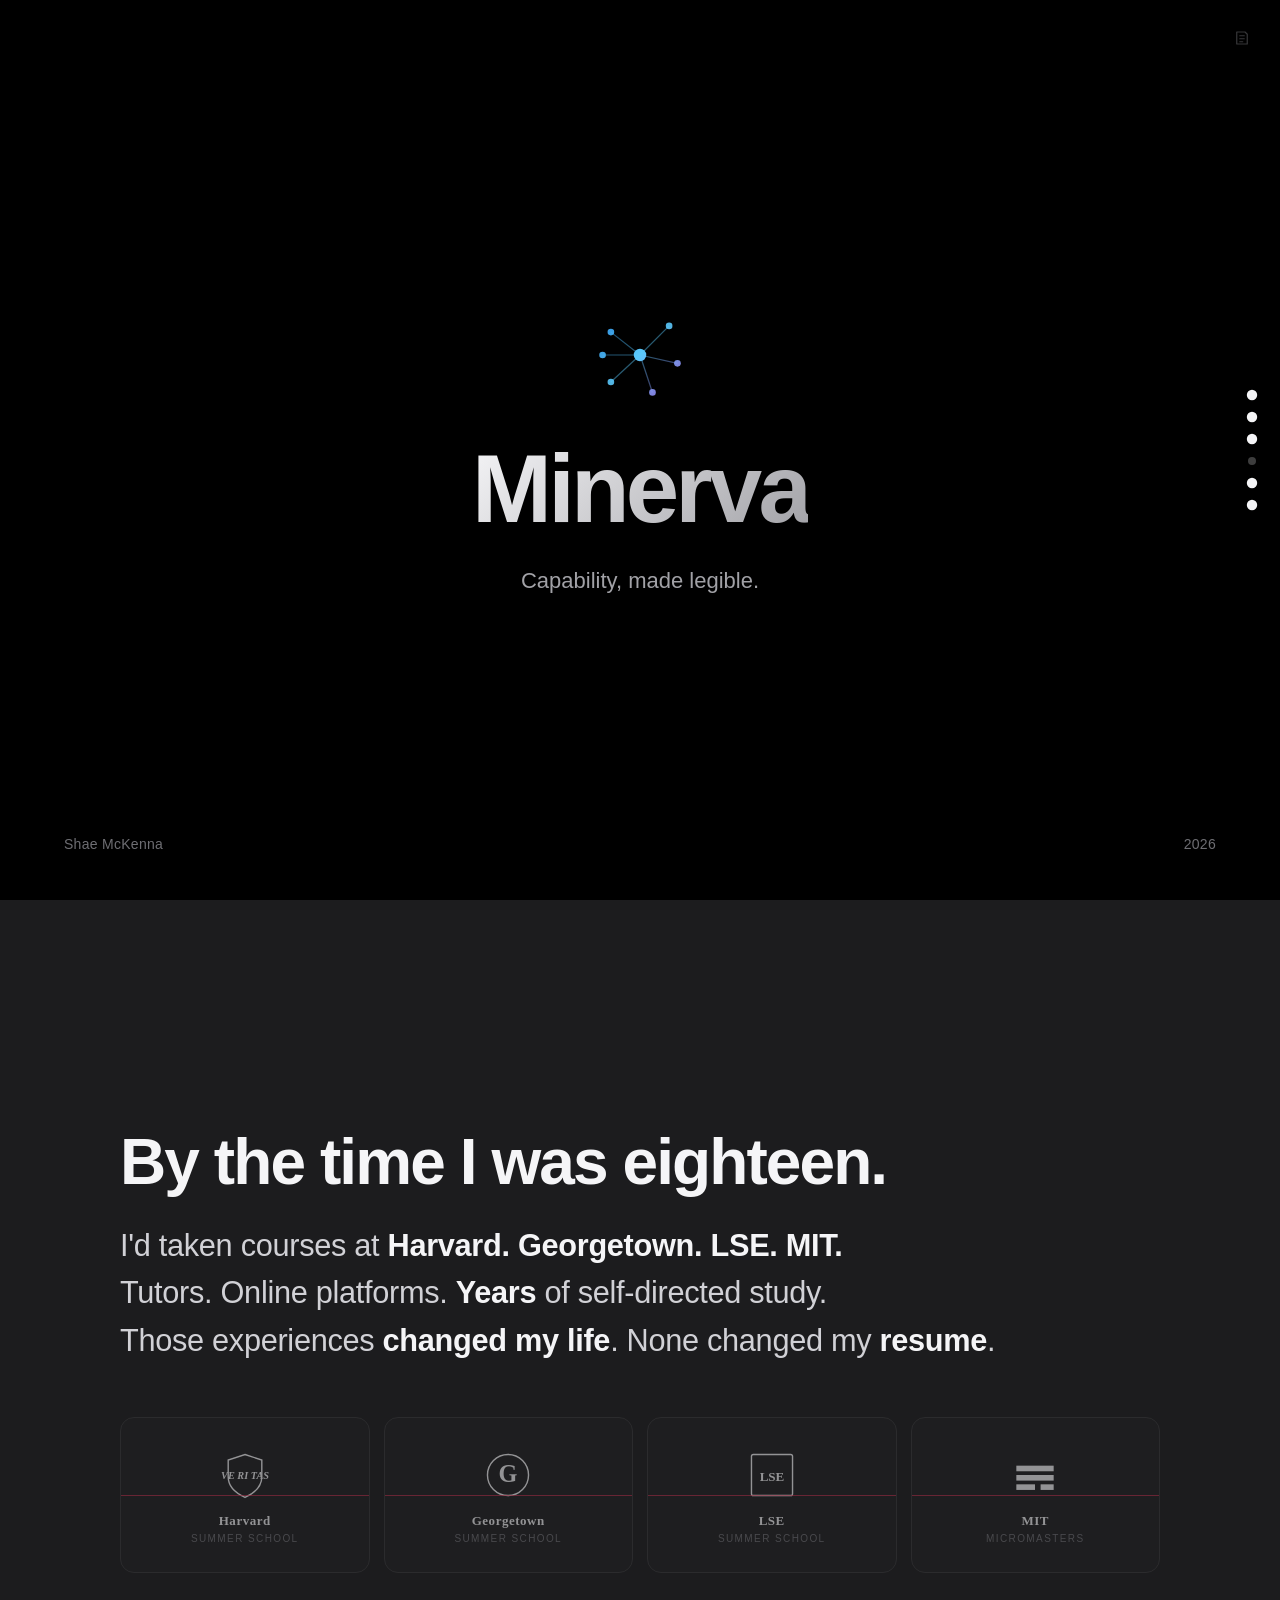
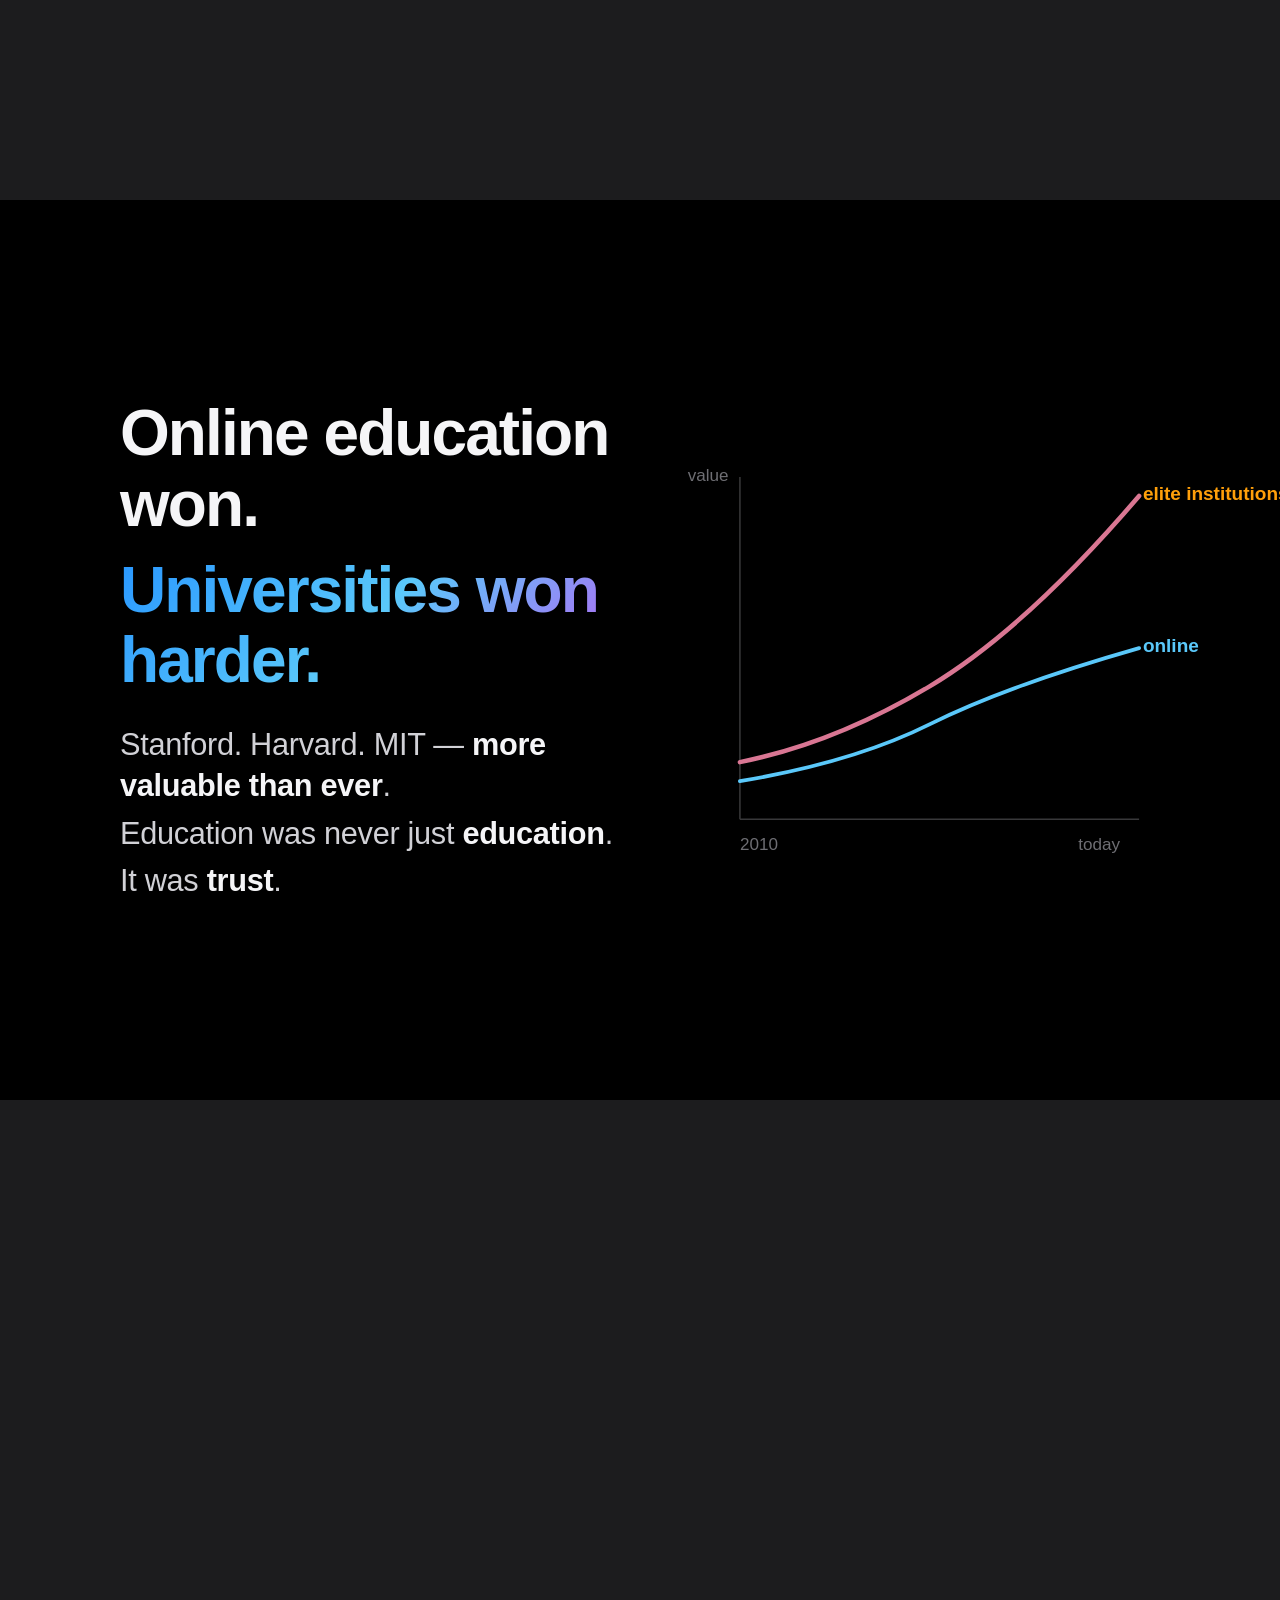
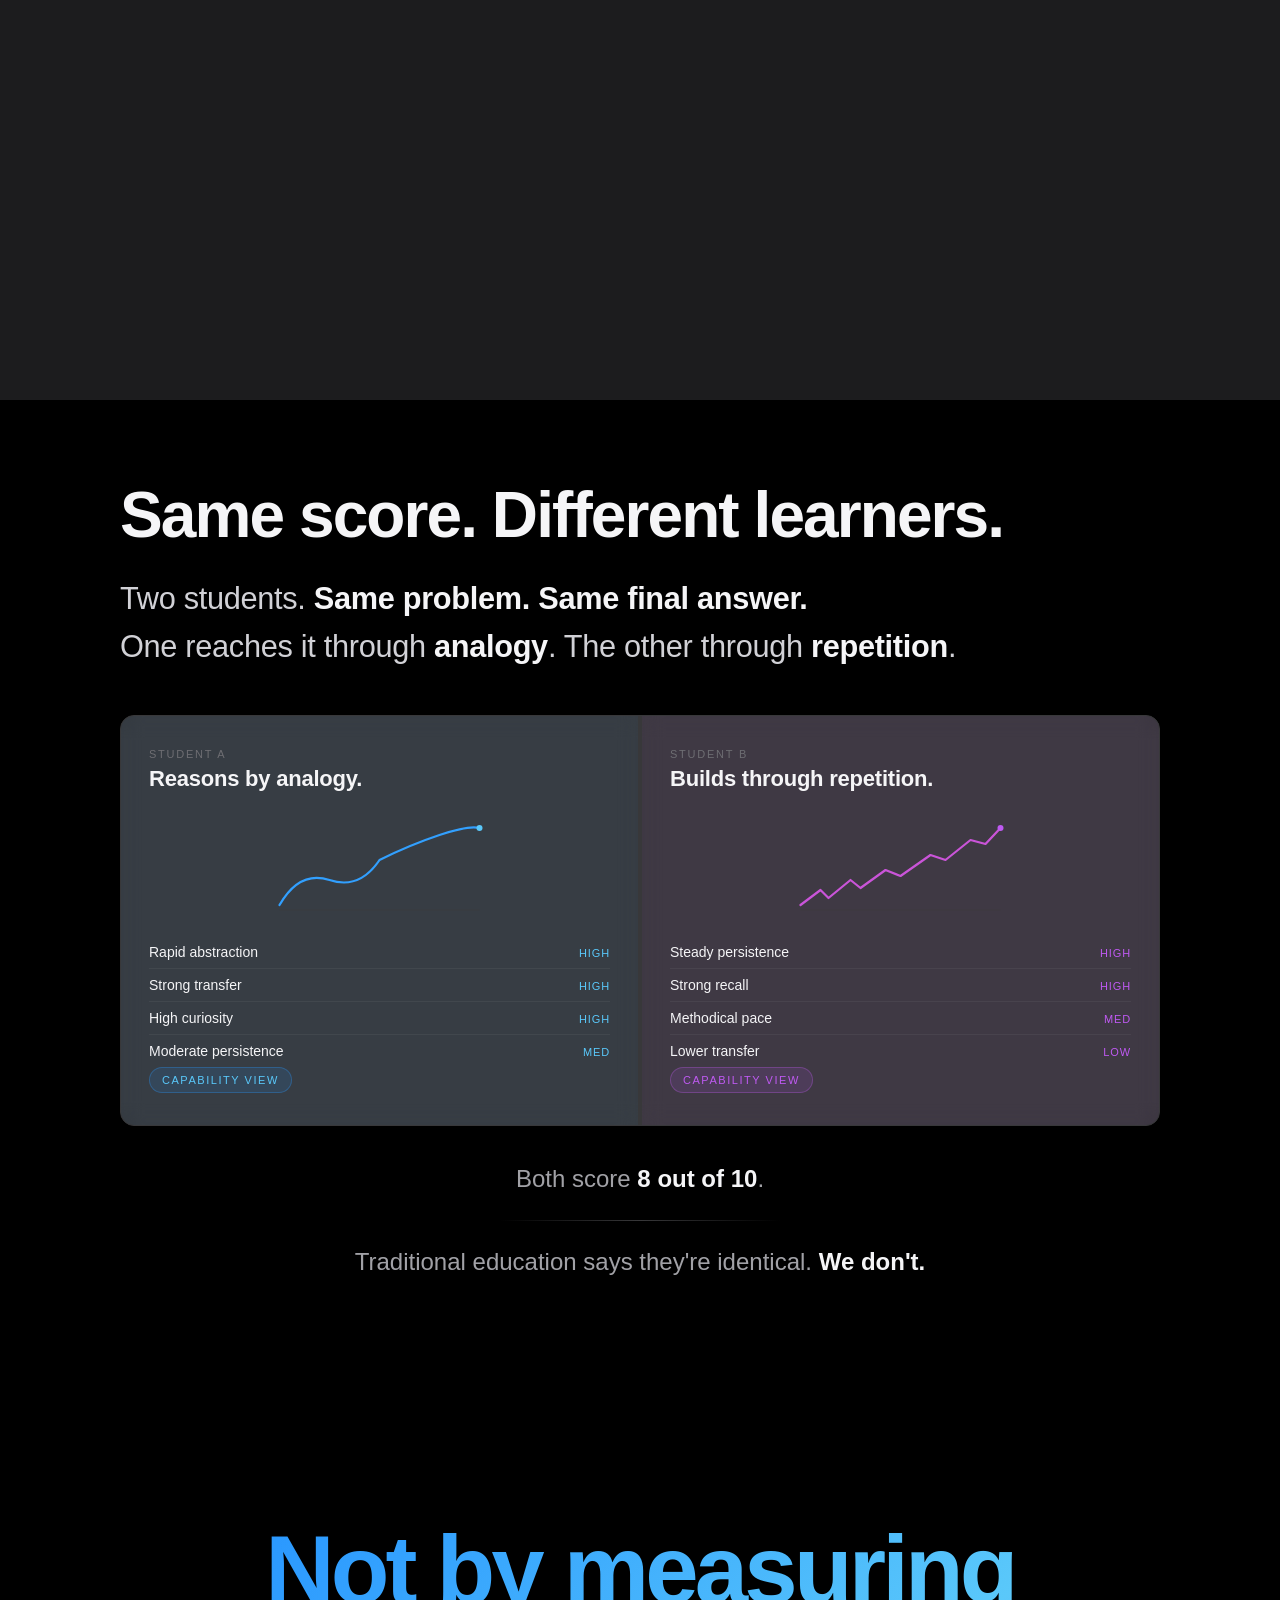
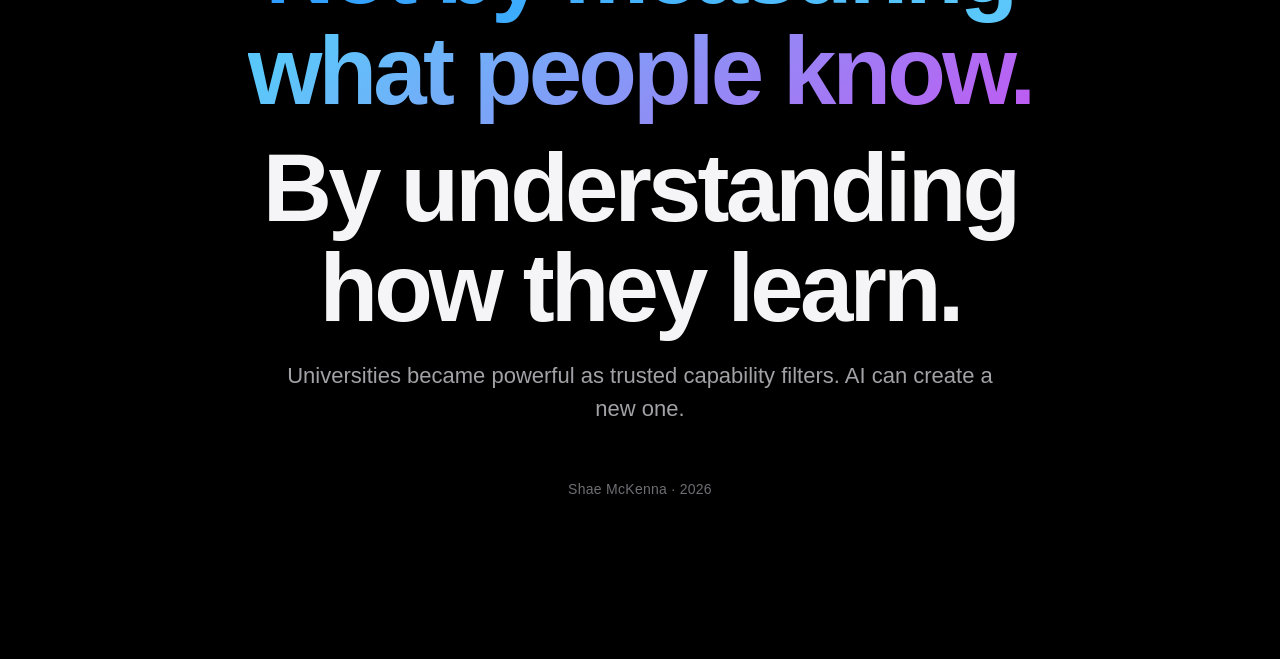
==== index.html @ 5fdbac21 "Add first presentation iteration" ====
<!DOCTYPE html>
<html lang="en" data-theme="dark">
<head>
<meta charset="UTF-8">
<meta name="viewport" content="width=device-width, initial-scale=1.0">
<title>Minerva — Capability, made legible</title>
<style>
  /* ─────────────────────────────────────────────────────────
     Tokens
     ───────────────────────────────────────────────────────── */
  :root {
    --black: #000000;
    --gray: #1c1c1e;
    --text: #d1d1d6;
    --text-strong: #f5f5f7;
    --text-mute: #6e6e73;
    --text-mute-2: #a1a1a6;
    --border: #38383a;
    --color-accent: #2997ff;
    --c-blue: #2997ff;
    --c-blue-2: #5ac8fa;
    --c-green: #30d158;
    --c-gold: #ff9f0a;
    --c-purple: #bf5af2;
    --c-pink: #ff375f;
    --radius-card: 14px;
  }

  /* ─────────────────────────────────────────────────────────
     Reset + base
     ───────────────────────────────────────────────────────── */
  * { box-sizing: border-box; margin: 0; padding: 0; }
  html {
    scroll-snap-type: y mandatory;
    scroll-behavior: smooth;
    background: var(--black);
  }
  body {
    font-family: -apple-system, BlinkMacSystemFont, "SF Pro Display", "SF Pro Text", "Helvetica Neue", Helvetica, Arial, sans-serif;
    color: var(--text);
    background: var(--black);
    -webkit-font-smoothing: antialiased;
    -moz-osx-font-smoothing: grayscale;
    overflow-x: hidden;
  }
  ::selection { background: rgba(41,151,255,0.3); color: var(--text-strong); }
  a { color: var(--c-blue); text-decoration: none; transition: color 0.2s ease; }
  a:hover { color: var(--c-blue-2); }

  /* ─────────────────────────────────────────────────────────
     Sections
     ───────────────────────────────────────────────────────── */
  .section {
    position: relative;
    min-height: 100vh;
    scroll-snap-align: start;
    display: flex;
    align-items: center;
    justify-content: center;
    padding: 80px 64px;
    overflow: hidden;
    z-index: 1;
  }
  .section--black { background: var(--black); }
  .section--gray  { background: var(--gray); }
  .section-content {
    width: 100%;
    max-width: 1040px;
    position: relative;
    z-index: 2;
  }

  /* ─────────────────────────────────────────────────────────
     Typography
     ───────────────────────────────────────────────────────── */
  .headline-hero {
    font-size: clamp(48px, 8vw, 96px);
    font-weight: 700;
    letter-spacing: -0.04em;
    line-height: 1.05;
    color: var(--text-strong);
  }
  .headline-large {
    font-size: clamp(40px, 5.2vw, 64px);
    font-weight: 600;
    letter-spacing: -0.03em;
    line-height: 1.1;
    color: var(--text-strong);
    margin-bottom: 24px;
  }
  .headline-flow { white-space: nowrap; max-width: 100%; }
  .subhead {
    font-size: clamp(18px, 1.8vw, 22px);
    font-weight: 400;
    line-height: 1.5;
    color: var(--text-mute-2);
    margin-top: 20px;
    max-width: 720px;
  }
  .gradient-text {
    background: linear-gradient(135deg, #f5f5f7 0%, #a1a1a6 100%);
    -webkit-background-clip: text;
    -webkit-text-fill-color: transparent;
    background-clip: text;
  }
  .gradient-accent {
    background: linear-gradient(135deg, #2997ff 0%, #5ac8fa 50%, #bf5af2 100%);
    -webkit-background-clip: text;
    -webkit-text-fill-color: transparent;
    background-clip: text;
  }

  .slide-lines {
    display: flex;
    flex-direction: column;
    gap: 6px;
    margin-top: 28px;
  }
  .slide-line {
    font-size: clamp(22px, 2.4vw, 32px);
    font-weight: 400;
    color: var(--text);
    line-height: 1.35;
    letter-spacing: -0.01em;
  }
  .em { color: var(--text-strong); font-weight: 700; }
  .accent {
    background: linear-gradient(135deg, #2997ff, #5ac8fa);
    -webkit-background-clip: text;
    -webkit-text-fill-color: transparent;
    background-clip: text;
    font-weight: 600;
  }

  /* ─────────────────────────────────────────────────────────
     Cover
     ───────────────────────────────────────────────────────── */
  .cover { text-align: center; }
  .cover .section-content { display: flex; flex-direction: column; align-items: center; }
  .cover-icon { width: 104px; height: 104px; margin-bottom: 32px; }
  .cover-icon svg { width: 100%; height: 100%; }
  .cover .subhead { text-align: center; margin: 24px auto 0; }
  .cover-meta {
    position: absolute;
    left: 64px; right: 64px; bottom: 48px;
    display: flex;
    justify-content: space-between;
    font-size: 14px;
    color: var(--text-mute);
    letter-spacing: 0.02em;
  }

  /* ─────────────────────────────────────────────────────────
     Personal contradiction — institution row
     ───────────────────────────────────────────────────────── */
  .institution-row {
    display: grid;
    grid-template-columns: repeat(4, 1fr);
    gap: 14px;
    margin-top: 56px;
  }
  .inst-tile {
    aspect-ratio: 1.6;
    padding: 24px 20px;
    border: 1px solid var(--border);
    border-radius: var(--radius-card);
    background: rgba(255,255,255,0.02);
    display: flex;
    flex-direction: column;
    align-items: center;
    justify-content: center;
    text-align: center;
    transition: border-color 0.4s ease, transform 0.4s ease, opacity 0.4s ease;
    position: relative;
    overflow: hidden;
  }
  .inst-tile:hover { border-color: rgba(245,245,247,0.3); transform: translateY(-3px); }
  .inst-logo {
    width: 56px;
    height: 56px;
    margin-bottom: 10px;
    display: flex;
    align-items: center;
    justify-content: center;
    color: var(--text-strong);
  }
  .inst-logo svg { width: 100%; height: 100%; }
  .inst-logo img { max-width: 100%; max-height: 100%; object-fit: contain; }
  .inst-name {
    font-size: 13px;
    font-weight: 600;
    color: var(--text-strong);
    letter-spacing: 0.04em;
    font-family: "Times New Roman", Georgia, serif;
  }
  .inst-detail {
    font-size: 10px;
    color: var(--text-mute);
    letter-spacing: 0.14em;
    text-transform: uppercase;
    margin-top: 4px;
    font-family: -apple-system, sans-serif;
  }
  /* Strikethrough sweep on the tiles after they appear */
  .inst-tile::after {
    content: "";
    position: absolute;
    left: -8%;
    right: -8%;
    top: 50%;
    height: 1px;
    background: var(--c-pink);
    transform: scaleX(0);
    transform-origin: left;
    transition: transform 1s ease 1.4s;
    opacity: 0.6;
  }
  .section.visible .inst-tile::after { transform: scaleX(1); }
  .section.visible .inst-tile { opacity: 0.55; }
  .section.visible .inst-tile:hover { opacity: 1; }

  /* ─────────────────────────────────────────────────────────
     Paradox — diverging lines visual
     ───────────────────────────────────────────────────────── */
  .paradox-layout {
    display: grid;
    grid-template-columns: 1fr 1fr;
    gap: 48px;
    align-items: center;
  }
  .paradox-text { z-index: 2; }
  .paradox-vis { width: 100%; aspect-ratio: 1.1; max-width: 460px; margin-left: auto; }
  .paradox-vis svg { width: 100%; height: 100%; overflow: visible; }
  .paradox-line { stroke-dasharray: 400; stroke-dashoffset: 400; }
  .section.visible .paradox-line { animation: drawLine 2.4s cubic-bezier(.16,1,.3,1) forwards 0.5s; }
  @keyframes drawLine { to { stroke-dashoffset: 0; } }
  .section.visible .paradox-line.delayed { animation-delay: 1s; }

  /* ─────────────────────────────────────────────────────────
     Killer line section — extra-large statement
     ───────────────────────────────────────────────────────── */
  .killer {
    text-align: left;
  }
  .killer-headline {
    font-size: clamp(38px, 5.4vw, 68px);
    font-weight: 600;
    letter-spacing: -0.03em;
    line-height: 1.08;
    color: var(--text-mute-2);
    margin-bottom: 12px;
  }
  .killer-punch {
    font-size: clamp(48px, 7.2vw, 88px);
    font-weight: 700;
    letter-spacing: -0.04em;
    line-height: 1.04;
    margin-bottom: 40px;
  }
  .signal-row {
    display: grid;
    grid-template-columns: repeat(4, 1fr);
    gap: 12px;
    margin-top: 32px;
    max-width: 880px;
  }
  .signal-chip {
    padding: 18px 16px;
    border: 1px solid var(--border);
    border-radius: var(--radius-card);
    text-align: center;
    background: rgba(255,255,255,0.02);
    transition: border-color 0.4s ease, transform 0.4s ease, background 0.4s ease;
  }
  .signal-chip:hover {
    border-color: rgba(41,151,255,0.5);
    transform: translateY(-3px);
    background: rgba(41,151,255,0.04);
  }
  .signal-chip-name {
    font-size: 17px;
    font-weight: 600;
    color: var(--text-strong);
    letter-spacing: -0.01em;
    margin-bottom: 4px;
  }
  .signal-chip-desc {
    font-size: 11px;
    color: var(--text-mute);
    letter-spacing: 0.08em;
    text-transform: uppercase;
  }

  /* ─────────────────────────────────────────────────────────
     Diptych — Same Score / Different Learners
     ───────────────────────────────────────────────────────── */
  .diptych {
    display: grid;
    grid-template-columns: 1fr 1fr;
    gap: 4px;
    margin-top: 48px;
    border: 1px solid var(--border);
    border-radius: var(--radius-card);
    overflow: hidden;
    background: var(--border);
  }
  .diptych-pane {
    padding: 32px 28px;
    background: rgba(0,0,0,0.4);
    backdrop-filter: blur(10px);
    display: flex;
    flex-direction: column;
  }
  .diptych-pane.left { background: rgba(41,151,255,0.05); }
  .diptych-pane.right { background: rgba(191,90,242,0.05); }
  .diptych-label {
    font-size: 11px;
    color: var(--text-mute);
    letter-spacing: 0.16em;
    text-transform: uppercase;
    margin-bottom: 6px;
  }
  .diptych-name {
    font-size: 22px;
    font-weight: 600;
    color: var(--text-strong);
    letter-spacing: -0.01em;
    margin-bottom: 18px;
  }
  .diptych-trajectory {
    width: 100%;
    height: 110px;
    margin-bottom: 16px;
  }
  .diptych-trajectory svg { width: 100%; height: 100%; overflow: visible; }
  .traj-path { stroke-dasharray: 300; stroke-dashoffset: 300; }
  .section.visible .traj-path { animation: drawLine 2.5s cubic-bezier(.16,1,.3,1) forwards 0.6s; }
  .section.visible .right .traj-path { animation-delay: 1.1s; }

  .diptych-score {
    display: flex;
    align-items: baseline;
    gap: 8px;
    margin-bottom: 18px;
  }
  .diptych-score-num {
    font-size: 44px;
    font-weight: 700;
    color: var(--text-strong);
    letter-spacing: -0.03em;
    line-height: 1;
  }
  .diptych-score-of { font-size: 16px; color: var(--text-mute-2); }

  .diptych-traits { list-style: none; padding: 0; margin: 0; }
  .diptych-traits li {
    font-size: 14px;
    color: var(--text);
    padding: 8px 0;
    border-bottom: 1px solid rgba(255,255,255,0.05);
    display: flex;
    justify-content: space-between;
    align-items: baseline;
    gap: 12px;
  }
  .diptych-traits li:last-child { border-bottom: none; }
  .trait-name { color: var(--text-strong); font-weight: 500; }
  .trait-strength {
    font-size: 11px;
    color: var(--c-blue-2);
    letter-spacing: 0.08em;
    text-transform: uppercase;
  }
  .right .trait-strength { color: var(--c-purple); }

  .diptych-tag {
    display: inline-block;
    margin-top: auto;
    padding: 6px 12px;
    font-size: 11px;
    letter-spacing: 0.14em;
    text-transform: uppercase;
    border-radius: 999px;
    align-self: flex-start;
  }
  .left .diptych-tag {
    background: rgba(41,151,255,0.12);
    color: var(--c-blue-2);
    border: 1px solid rgba(41,151,255,0.3);
  }
  .right .diptych-tag {
    background: rgba(191,90,242,0.12);
    color: var(--c-purple);
    border: 1px solid rgba(191,90,242,0.3);
  }

  .verdict {
    margin-top: 36px;
    text-align: center;
    font-size: clamp(18px, 2vw, 24px);
    color: var(--text-mute-2);
    line-height: 1.4;
  }
  .verdict .em { color: var(--text-strong); }
  .verdict-sep { display: block; height: 1px; background: linear-gradient(90deg, transparent, var(--border), transparent); margin: 24px auto 24px; max-width: 280px; }

  /* ─────────────────────────────────────────────────────────
     Closing
     ───────────────────────────────────────────────────────── */
  .closing { text-align: center; }
  .closing .section-content { display: flex; flex-direction: column; align-items: center; }
  .closing-meta {
    margin-top: 56px;
    font-size: 14px;
    color: var(--text-mute);
    letter-spacing: 0.02em;
  }

  /* ─────────────────────────────────────────────────────────
     Stagger reveal
     ───────────────────────────────────────────────────────── */
  .stagger > * {
    opacity: 0;
    transform: translateY(20px);
    transition: opacity 0.8s ease, transform 0.8s ease;
  }
  .section.visible .stagger > * {
    opacity: 1;
    transform: translateY(0);
  }
  .section.visible .stagger > *:nth-child(1) { transition-delay: 0.1s; }
  .section.visible .stagger > *:nth-child(2) { transition-delay: 0.25s; }
  .section.visible .stagger > *:nth-child(3) { transition-delay: 0.4s; }
  .section.visible .stagger > *:nth-child(4) { transition-delay: 0.55s; }
  .section.visible .stagger > *:nth-child(5) { transition-delay: 0.7s; }
  .section.visible .stagger > *:nth-child(6) { transition-delay: 0.85s; }

  .institution-row .inst-tile {
    opacity: 0;
    transform: translateY(20px);
    transition: opacity 0.7s ease, transform 0.7s ease, border-color 0.4s ease;
  }
  .section.visible .institution-row .inst-tile:nth-child(1) { opacity: 0.55; transform: translateY(0); transition-delay: 0.5s; }
  .section.visible .institution-row .inst-tile:nth-child(2) { opacity: 0.55; transform: translateY(0); transition-delay: 0.65s; }
  .section.visible .institution-row .inst-tile:nth-child(3) { opacity: 0.55; transform: translateY(0); transition-delay: 0.8s; }
  .section.visible .institution-row .inst-tile:nth-child(4) { opacity: 0.55; transform: translateY(0); transition-delay: 0.95s; }

  .signal-row .signal-chip {
    opacity: 0;
    transform: translateY(20px);
    transition: opacity 0.7s ease, transform 0.7s ease, border-color 0.4s ease, background 0.4s ease;
  }
  .section.visible .signal-row .signal-chip:nth-child(1) { opacity: 1; transform: translateY(0); transition-delay: 0.7s; }
  .section.visible .signal-row .signal-chip:nth-child(2) { opacity: 1; transform: translateY(0); transition-delay: 0.85s; }
  .section.visible .signal-row .signal-chip:nth-child(3) { opacity: 1; transform: translateY(0); transition-delay: 1.0s; }
  .section.visible .signal-row .signal-chip:nth-child(4) { opacity: 1; transform: translateY(0); transition-delay: 1.15s; }

  /* ─────────────────────────────────────────────────────────
     Ambient orbs
     ───────────────────────────────────────────────────────── */
  .ambient {
    position: fixed;
    inset: 0;
    z-index: 0;
    pointer-events: none;
    overflow: hidden;
  }
  .ambient-orb {
    position: absolute;
    border-radius: 50%;
    filter: blur(140px);
    opacity: 0.05;
    will-change: transform;
  }
  .ambient-orb--blue   { width: 540px; height: 540px; top: -140px; left: -140px;  background: var(--c-blue);   animation: drift1 22s ease-in-out infinite alternate; }
  .ambient-orb--purple { width: 480px; height: 480px; bottom: -180px; right: -120px; background: var(--c-purple); animation: drift2 26s ease-in-out infinite alternate; }
  .ambient-orb--gold   { width: 380px; height: 380px; top: 40%; left: 55%;        background: var(--c-gold);   animation: drift3 18s ease-in-out infinite alternate; }
  @keyframes drift1 { to { transform: translate(180px, 220px); } }
  @keyframes drift2 { to { transform: translate(-200px, -160px); } }
  @keyframes drift3 { to { transform: translate(-120px, 100px); } }

  /* ─────────────────────────────────────────────────────────
     Nav dots
     ───────────────────────────────────────────────────────── */
  .nav {
    position: fixed;
    right: 24px;
    top: 50%;
    transform: translateY(-50%);
    z-index: 100;
    display: flex;
    flex-direction: column;
    gap: 14px;
  }
  .nav-dot {
    width: 8px; height: 8px;
    border-radius: 50%;
    background: var(--text-strong);
    opacity: 0.25;
    cursor: pointer;
    transition: all 0.3s ease;
    position: relative;
    border: none;
    padding: 0;
  }
  .nav-dot:hover { opacity: 0.7; }
  .nav-dot.active { opacity: 1; transform: scale(1.3); }
  .nav-dot-label {
    position: absolute;
    right: 22px;
    top: 50%;
    transform: translateY(-50%);
    font-size: 12px;
    color: var(--text-mute-2);
    background: rgba(28,28,30,0.9);
    backdrop-filter: blur(10px);
    padding: 4px 10px;
    border-radius: 6px;
    border: 1px solid var(--border);
    white-space: nowrap;
    opacity: 0;
    pointer-events: none;
    transition: opacity 0.2s ease;
  }
  .nav-dot:hover .nav-dot-label { opacity: 1; }

  /* ─────────────────────────────────────────────────────────
     Speaker notes
     ───────────────────────────────────────────────────────── */
  .notes-btn {
    position: fixed;
    top: 20px; right: 20px;
    width: 36px; height: 36px;
    border-radius: 50%;
    border: none;
    background: transparent;
    color: var(--text-mute);
    cursor: pointer;
    z-index: 200;
    opacity: 0.5;
    transition: opacity 0.2s ease, color 0.2s ease;
    display: flex;
    align-items: center;
    justify-content: center;
  }
  .notes-btn:hover { opacity: 1; color: var(--text-mute-2); }
  .notes-btn.active { opacity: 1; color: var(--color-accent); }
  .notes-btn svg { width: 18px; height: 18px; }
  .notes-overlay {
    position: fixed;
    top: 64px; right: 20px;
    width: 380px;
    max-height: 70vh;
    overflow-y: auto;
    background: rgba(28,28,30,0.95);
    backdrop-filter: blur(20px);
    -webkit-backdrop-filter: blur(20px);
    border: 1px solid var(--border);
    border-radius: var(--radius-card);
    padding: 24px;
    z-index: 199;
    display: none;
    box-shadow: 0 12px 40px rgba(0,0,0,0.4);
  }
  .notes-overlay.open { display: block; }
  .notes-title {
    font-size: 12px;
    color: var(--text-mute);
    letter-spacing: 0.12em;
    text-transform: uppercase;
    margin-bottom: 12px;
  }
  .notes-section-title {
    font-size: 18px;
    font-weight: 600;
    color: var(--text-strong);
    margin-bottom: 14px;
    letter-spacing: -0.01em;
  }
  .notes-overlay p {
    font-size: 14px;
    color: var(--text-mute-2);
    line-height: 1.55;
    margin-bottom: 12px;
  }
  .notes-overlay p:last-child { margin-bottom: 0; }
  .notes-overlay p .em-note { color: var(--text-strong); font-weight: 500; }
  .notes-overlay .timing {
    display: inline-block;
    font-size: 11px;
    color: var(--c-gold);
    letter-spacing: 0.16em;
    text-transform: uppercase;
    margin-bottom: 6px;
    font-weight: 600;
  }

  /* ─────────────────────────────────────────────────────────
     Responsive
     ───────────────────────────────────────────────────────── */
  @media (max-width: 900px) {
    .section { padding: 64px 28px; }
    .cover-meta { left: 28px; right: 28px; bottom: 28px; flex-direction: column; gap: 6px; }
    .institution-row, .signal-row { grid-template-columns: repeat(2, 1fr); }
    .paradox-layout, .diptych { grid-template-columns: 1fr; }
    .nav { right: 12px; gap: 10px; }
    .notes-overlay { width: calc(100vw - 40px); right: 20px; }
    .headline-flow { white-space: normal; }
  }
</style>
</head>
<body>

<!-- Ambient background -->
<div class="ambient" aria-hidden="true">
  <div class="ambient-orb ambient-orb--blue"></div>
  <div class="ambient-orb ambient-orb--purple"></div>
  <div class="ambient-orb ambient-orb--gold"></div>
</div>

<!-- Notes button -->
<button class="notes-btn" id="notesBtn" aria-label="Toggle speaker notes">
  <svg viewBox="0 0 24 24" fill="none" stroke="currentColor" stroke-width="1.6" stroke-linecap="round" stroke-linejoin="round">
    <path d="M5 4h11l3 3v13H5z"/>
    <path d="M9 9h6M9 13h6M9 17h4"/>
  </svg>
</button>

<!-- Notes overlay -->
<div class="notes-overlay" id="notesOverlay">
  <div class="notes-title">Speaker Notes</div>
  <div id="notesBody"></div>
</div>

<!-- Nav dots -->
<nav class="nav" id="nav" aria-label="Section navigation"></nav>

<!-- ═══════════════════════════════════════════════════════════
     1. COVER
     ═══════════════════════════════════════════════════════════ -->
<section class="section section--black cover" data-section data-label="Cover">
  <div class="section-content stagger">
    <div class="cover-icon">
      <svg viewBox="0 0 100 100" aria-hidden="true">
        <defs>
          <linearGradient id="iconGrad" x1="0" y1="0" x2="100" y2="100" gradientUnits="userSpaceOnUse">
            <stop offset="0" stop-color="#2997ff"/>
            <stop offset="0.5" stop-color="#5ac8fa"/>
            <stop offset="1" stop-color="#bf5af2"/>
          </linearGradient>
        </defs>
        <line x1="50" y1="50" x2="22" y2="28" stroke="url(#iconGrad)" stroke-width="1.2" opacity="0.45"/>
        <line x1="50" y1="50" x2="78" y2="22" stroke="url(#iconGrad)" stroke-width="1.2" opacity="0.45"/>
        <line x1="50" y1="50" x2="86" y2="58" stroke="url(#iconGrad)" stroke-width="1.2" opacity="0.45"/>
        <line x1="50" y1="50" x2="62" y2="86" stroke="url(#iconGrad)" stroke-width="1.2" opacity="0.45"/>
        <line x1="50" y1="50" x2="22" y2="76" stroke="url(#iconGrad)" stroke-width="1.2" opacity="0.45"/>
        <line x1="50" y1="50" x2="14" y2="50" stroke="url(#iconGrad)" stroke-width="1.2" opacity="0.45"/>
        <circle cx="50" cy="50" r="6" fill="url(#iconGrad)"/>
        <circle cx="22" cy="28" r="3.2" fill="url(#iconGrad)" opacity="0.9"/>
        <circle cx="78" cy="22" r="3.2" fill="url(#iconGrad)" opacity="0.9"/>
        <circle cx="86" cy="58" r="3.2" fill="url(#iconGrad)" opacity="0.9"/>
        <circle cx="62" cy="86" r="3.2" fill="url(#iconGrad)" opacity="0.9"/>
        <circle cx="22" cy="76" r="3.2" fill="url(#iconGrad)" opacity="0.9"/>
        <circle cx="14" cy="50" r="3.2" fill="url(#iconGrad)" opacity="0.9"/>
      </svg>
    </div>
    <h1 class="headline-hero gradient-text">Minerva</h1>
    <p class="subhead">Capability, made legible.</p>
  </div>
  <div class="cover-meta">
    <span>Shae McKenna</span>
    <span>2026</span>
  </div>
</section>

<!-- ═══════════════════════════════════════════════════════════
     2. PERSONAL CONTRADICTION  (0:00 – 0:30)
     ═══════════════════════════════════════════════════════════ -->
<section class="section section--gray" data-section data-label="A Contradiction" data-notes="contradiction">
  <div class="section-content stagger">
    <h2 class="headline-large">By the time I was eighteen.</h2>
    <div class="slide-lines">
      <p class="slide-line">I'd taken courses at <span class="em">Harvard. Georgetown. LSE. MIT.</span></p>
      <p class="slide-line">Tutors. Online platforms. <span class="em">Years</span> of self-directed study.</p>
      <p class="slide-line">Those experiences <span class="em">changed my life</span>. None changed my <span class="em">resume</span>.</p>
    </div>

    <!--
      INSTITUTION ROW
      ============================================================
      To swap in a real logo: replace the <svg> inside .inst-logo
      with <img src="logos/harvard.svg" alt="Harvard">.
      Tiles fade to 55% opacity and a hairline strikethrough sweeps
      across them on reveal — visual echo of "none of it counted".
    -->
    <div class="institution-row">
      <div class="inst-tile">
        <div class="inst-logo">
          <!-- Harvard: shield silhouette as placeholder -->
          <svg viewBox="0 0 60 60" fill="none" stroke="currentColor" stroke-width="1.5">
            <path d="M30 8 L48 14 L48 32 Q48 46 30 54 Q12 46 12 32 L12 14 Z"/>
            <text x="30" y="34" text-anchor="middle" fill="currentColor" stroke="none" font-family="Times New Roman, serif" font-size="11" font-style="italic" font-weight="700">VE RI TAS</text>
          </svg>
        </div>
        <div class="inst-name">Harvard</div>
        <div class="inst-detail">Summer School</div>
      </div>
      <div class="inst-tile">
        <div class="inst-logo">
          <!-- Georgetown: G monogram placeholder -->
          <svg viewBox="0 0 60 60" fill="none" stroke="currentColor" stroke-width="1.5">
            <circle cx="30" cy="30" r="22"/>
            <text x="30" y="38" text-anchor="middle" fill="currentColor" stroke="none" font-family="Times New Roman, serif" font-size="26" font-weight="700">G</text>
          </svg>
        </div>
        <div class="inst-name">Georgetown</div>
        <div class="inst-detail">Summer School</div>
      </div>
      <div class="inst-tile">
        <div class="inst-logo">
          <!-- LSE: stacked letterform placeholder -->
          <svg viewBox="0 0 60 60" fill="none" stroke="currentColor" stroke-width="1.5">
            <rect x="8" y="8" width="44" height="44" rx="2"/>
            <text x="30" y="36" text-anchor="middle" fill="currentColor" stroke="none" font-family="Times New Roman, serif" font-size="14" font-weight="700">LSE</text>
          </svg>
        </div>
        <div class="inst-name">LSE</div>
        <div class="inst-detail">Summer School</div>
      </div>
      <div class="inst-tile">
        <div class="inst-logo">
          <!-- MIT: bar mark placeholder -->
          <svg viewBox="0 0 60 60" fill="none">
            <rect x="10" y="20" width="40" height="6" fill="currentColor"/>
            <rect x="10" y="30" width="40" height="6" fill="currentColor"/>
            <rect x="10" y="40" width="20" height="6" fill="currentColor"/>
            <rect x="36" y="40" width="14" height="6" fill="currentColor"/>
          </svg>
        </div>
        <div class="inst-name">MIT</div>
        <div class="inst-detail">MicroMasters</div>
      </div>
    </div>
  </div>
</section>

<!-- ═══════════════════════════════════════════════════════════
     3. THE PARADOX  (0:30 – 1:00)
     ═══════════════════════════════════════════════════════════ -->
<section class="section section--black" data-section data-label="The Paradox" data-notes="paradox">
  <div class="section-content">
    <div class="paradox-layout">
      <div class="paradox-text stagger">
        <h2 class="headline-large">Online education won.</h2>
        <h2 class="headline-large gradient-accent" style="margin-top:-8px;">Universities won harder.</h2>
        <div class="slide-lines">
          <p class="slide-line">Stanford. Harvard. MIT — <span class="em">more valuable than ever</span>.</p>
          <p class="slide-line">Education was never just <span class="em">education</span>.</p>
          <p class="slide-line">It was <span class="em">trust</span>.</p>
        </div>
      </div>
      <div class="paradox-vis">
        <svg viewBox="0 0 240 220" fill="none" aria-hidden="true">
          <!-- axes -->
          <line x1="20" y1="200" x2="230" y2="200" stroke="#38383a" stroke-width="0.8"/>
          <line x1="20" y1="20" x2="20" y2="200" stroke="#38383a" stroke-width="0.8"/>
          <text x="20" y="216" fill="#6e6e73" font-size="9" font-family="-apple-system, sans-serif">2010</text>
          <text x="220" y="216" fill="#6e6e73" font-size="9" font-family="-apple-system, sans-serif" text-anchor="end">today</text>
          <text x="14" y="22" fill="#6e6e73" font-size="9" font-family="-apple-system, sans-serif" text-anchor="end">value</text>

          <!-- Online learning curve -->
          <path class="paradox-line" d="M 20 180 Q 80 170, 120 150 T 230 110"
                stroke="#5ac8fa" stroke-width="2" fill="none" stroke-linecap="round"/>
          <text x="232" y="112" fill="#5ac8fa" font-size="10" font-family="-apple-system, sans-serif" font-weight="600">online</text>

          <!-- Elite universities curve -->
          <path class="paradox-line delayed" d="M 20 170 Q 70 160, 120 130 T 230 30"
                stroke="url(#paraGrad)" stroke-width="2.4" fill="none" stroke-linecap="round"/>
          <defs>
            <linearGradient id="paraGrad" x1="0" y1="200" x2="240" y2="0">
              <stop offset="0" stop-color="#bf5af2"/>
              <stop offset="1" stop-color="#ff9f0a"/>
            </linearGradient>
          </defs>
          <text x="232" y="32" fill="#ff9f0a" font-size="10" font-family="-apple-system, sans-serif" font-weight="600">elite institutions</text>
        </svg>
      </div>
    </div>
  </div>
</section>

<!-- ═══════════════════════════════════════════════════════════
     4. THE KILLER LINE  (1:00 – 1:30)
     ═══════════════════════════════════════════════════════════ -->
<section class="section section--gray killer" data-section data-label="The Insight" data-notes="insight">
  <div class="section-content stagger">
    <h2 class="killer-headline">The problem isn't delivering knowledge.</h2>
    <h2 class="killer-punch gradient-accent">It's making capability legible.</h2>
    <div class="slide-lines">
      <p class="slide-line">Credentials are <span class="em">compressed summaries</span> of learning.</p>
      <p class="slide-line">AI lets us observe the <span class="em">learning itself</span>.</p>
    </div>
    <div class="signal-row">
      <div class="signal-chip">
        <div class="signal-chip-name">Curiosity</div>
        <div class="signal-chip-desc">what they pursue</div>
      </div>
      <div class="signal-chip">
        <div class="signal-chip-name">Adaptation</div>
        <div class="signal-chip-desc">how they recover</div>
      </div>
      <div class="signal-chip">
        <div class="signal-chip-name">Velocity</div>
        <div class="signal-chip-desc">how fast they grow</div>
      </div>
      <div class="signal-chip">
        <div class="signal-chip-name">Transfer</div>
        <div class="signal-chip-desc">how far it carries</div>
      </div>
    </div>
  </div>
</section>

<!-- ═══════════════════════════════════════════════════════════
     5. SAME SCORE. DIFFERENT LEARNERS.  (1:30 – 2:30)
     ═══════════════════════════════════════════════════════════ -->
<section class="section section--black" data-section data-label="The Demo" data-notes="demo">
  <div class="section-content stagger">
    <h2 class="headline-large">Same score. Different learners.</h2>
    <div class="slide-lines">
      <p class="slide-line">Two students. <span class="em">Same problem. Same final answer.</span></p>
      <p class="slide-line">One reaches it through <span class="em">analogy</span>. The other through <span class="em">repetition</span>.</p>
    </div>

    <div class="diptych">
      <!-- Student A -->
      <div class="diptych-pane left">
        <div class="diptych-label">Student A</div>
        <div class="diptych-name">Reasons by analogy.</div>
        <div class="diptych-trajectory">
          <svg viewBox="0 0 220 110" fill="none" aria-hidden="true">
            <line x1="10" y1="100" x2="210" y2="100" stroke="#38383a" stroke-width="0.5"/>
            <path class="traj-path" d="M 10 95 Q 30 60, 60 70 T 110 50 Q 140 35, 170 25 T 210 18"
                  stroke="url(#trajA)" stroke-width="2.2" fill="none" stroke-linecap="round"/>
            <defs>
              <linearGradient id="trajA" x1="0" y1="100" x2="220" y2="0">
                <stop offset="0" stop-color="#2997ff"/>
                <stop offset="1" stop-color="#5ac8fa"/>
              </linearGradient>
            </defs>
            <circle cx="210" cy="18" r="3" fill="#5ac8fa"/>
          </svg>
        </div>
        <ul class="diptych-traits">
          <li><span class="trait-name">Rapid abstraction</span><span class="trait-strength">High</span></li>
          <li><span class="trait-name">Strong transfer</span><span class="trait-strength">High</span></li>
          <li><span class="trait-name">High curiosity</span><span class="trait-strength">High</span></li>
          <li><span class="trait-name">Moderate persistence</span><span class="trait-strength">Med</span></li>
        </ul>
        <span class="diptych-tag">Capability View</span>
      </div>

      <!-- Student B -->
      <div class="diptych-pane right">
        <div class="diptych-label">Student B</div>
        <div class="diptych-name">Builds through repetition.</div>
        <div class="diptych-trajectory">
          <svg viewBox="0 0 220 110" fill="none" aria-hidden="true">
            <line x1="10" y1="100" x2="210" y2="100" stroke="#38383a" stroke-width="0.5"/>
            <path class="traj-path" d="M 10 95 L 30 80 L 38 88 L 60 70 L 70 78 L 95 60 L 110 66 L 140 45 L 155 50 L 180 30 L 195 34 L 210 18"
                  stroke="url(#trajB)" stroke-width="2.2" fill="none" stroke-linecap="round" stroke-linejoin="round"/>
            <defs>
              <linearGradient id="trajB" x1="0" y1="100" x2="220" y2="0">
                <stop offset="0" stop-color="#bf5af2"/>
                <stop offset="1" stop-color="#ff375f"/>
              </linearGradient>
            </defs>
            <circle cx="210" cy="18" r="3" fill="#bf5af2"/>
          </svg>
        </div>
        <ul class="diptych-traits">
          <li><span class="trait-name">Steady persistence</span><span class="trait-strength">High</span></li>
          <li><span class="trait-name">Strong recall</span><span class="trait-strength">High</span></li>
          <li><span class="trait-name">Methodical pace</span><span class="trait-strength">Med</span></li>
          <li><span class="trait-name">Lower transfer</span><span class="trait-strength">Low</span></li>
        </ul>
        <span class="diptych-tag">Capability View</span>
      </div>
    </div>

    <div class="verdict">
      Both score <span class="em">8 out of 10</span>.
      <span class="verdict-sep"></span>
      Traditional education says they're identical. <span class="em">We don't.</span>
    </div>
  </div>
</section>

<!-- ═══════════════════════════════════════════════════════════
     6. VISION CLOSE  (2:30 – 3:00)
     ═══════════════════════════════════════════════════════════ -->
<section class="section section--black closing" data-section data-label="Close">
  <div class="section-content stagger">
    <h2 class="headline-hero"><span class="gradient-accent">Not by measuring<br>what people know.</span></h2>
    <h2 class="headline-hero" style="color: var(--text-strong); margin-top: 16px;">By understanding<br>how they learn.</h2>
    <p class="subhead">Universities became powerful as trusted capability filters. AI can create a new one.</p>
    <div class="closing-meta">
      <span>Shae McKenna · 2026</span>
    </div>
  </div>
</section>

<!-- ═══════════════════════════════════════════════════════════
     SCRIPTS
     ═══════════════════════════════════════════════════════════ -->
<script>
(function () {
  'use strict';

  const speakerNotes = {
    contradiction: {
      title: 'Personal contradiction',
      timing: '0:00 — 0:30',
      notes: [
        'By the time I was 18, I had taken courses from Harvard, MIT, Georgetown, LSE, private tutors, and online platforms.',
        'Those experiences <span class="em-note">changed my life</span>.',
        'Yet when I applied for jobs, almost none of them mattered. <span class="em-note">That\'s when I realized something strange.</span>',
        '— Pause —'
      ]
    },
    paradox: {
      title: 'The Michael Smith paradox',
      timing: '0:30 — 1:00',
      notes: [
        'We thought online education would disrupt universities.',
        'Instead, universities became <span class="em-note">stronger than ever</span>. Stanford. Harvard. MIT — more valuable, not less.',
        'Why? Because education was never just education. It was <span class="em-note">trust</span>.',
        'Now you have the room.'
      ]
    },
    insight: {
      title: 'The insight',
      timing: '1:00 — 1:30',
      notes: [
        'Today we measure capability using credentials.',
        'But credentials are <span class="em-note">compressed summaries</span> of learning.',
        'AI allows us to observe <span class="em-note">learning itself</span>.',
        'Curiosity. Adaptation. Velocity. Transfer. Not features — <span class="em-note">evidence</span>.'
      ]
    },
    demo: {
      title: 'Same score. Different learners.',
      timing: '1:30 — 2:30',
      notes: [
        'This is the heart. The demo answers one question: <span class="em-note">can we learn something meaningful about a person from how they learn?</span>',
        'Show Student A. Show Student B. Same problem. Same final score.',
        'But the trajectories are different. One reaches the answer through <span class="em-note">analogy and rapid abstraction</span>. The other through <span class="em-note">methodical repetition</span>.',
        '<span class="em-note">Traditional education says these students are identical. Our system doesn\'t.</span>',
        'That is the magical moment.'
      ]
    }
  };

  // ── Scroll-triggered section reveal ──────────────────────
  const sections = document.querySelectorAll('[data-section]');
  const sectionObs = new IntersectionObserver((entries) => {
    entries.forEach(e => {
      if (e.isIntersecting) e.target.classList.add('visible');
    });
  }, { threshold: 0.2 });
  sections.forEach(s => sectionObs.observe(s));

  // ── Nav dots ─────────────────────────────────────────────
  const nav = document.getElementById('nav');
  sections.forEach((s, i) => {
    const dot = document.createElement('button');
    dot.className = 'nav-dot';
    dot.setAttribute('aria-label', `Go to ${s.dataset.label || 'section ' + (i+1)}`);
    dot.dataset.target = i;
    const label = document.createElement('span');
    label.className = 'nav-dot-label';
    label.textContent = s.dataset.label || `Section ${i+1}`;
    dot.appendChild(label);
    dot.addEventListener('click', () => {
      s.scrollIntoView({ behavior: 'smooth' });
    });
    nav.appendChild(dot);
  });
  const dots = nav.querySelectorAll('.nav-dot');

  const activeObs = new IntersectionObserver((entries) => {
    entries.forEach(e => {
      if (e.isIntersecting) {
        const idx = Array.from(sections).indexOf(e.target);
        dots.forEach(d => d.classList.remove('active'));
        if (dots[idx]) dots[idx].classList.add('active');
      }
    });
  }, { threshold: 0.5 });
  sections.forEach(s => activeObs.observe(s));

  // ── Speaker notes overlay ────────────────────────────────
  const notesBtn = document.getElementById('notesBtn');
  const notesOverlay = document.getElementById('notesOverlay');
  const notesBody = document.getElementById('notesBody');

  function renderNotes(key) {
    const data = speakerNotes[key];
    if (!data) {
      notesBody.innerHTML = '<p style="color:var(--text-mute)">No notes for this section.</p>';
      return;
    }
    const paras = data.notes.map(n => `<p>${n}</p>`).join('');
    const timing = data.timing ? `<div class="timing">${data.timing}</div>` : '';
    notesBody.innerHTML = `${timing}<div class="notes-section-title">${data.title}</div>${paras}`;
  }
  renderNotes(null);

  notesBtn.addEventListener('click', () => {
    notesOverlay.classList.toggle('open');
    notesBtn.classList.toggle('active');
  });

  const notesObs = new IntersectionObserver((entries) => {
    entries.forEach(e => {
      if (e.isIntersecting && e.intersectionRatio > 0.5) {
        const key = e.target.dataset.notes;
        if (key) renderNotes(key);
        else notesBody.innerHTML = '<p style="color:var(--text-mute)">No notes for this section.</p>';
      }
    });
  }, { threshold: 0.5 });
  sections.forEach(s => notesObs.observe(s));

  // ── Keyboard nav ─────────────────────────────────────────
  let currentIdx = 0;
  const trackObs = new IntersectionObserver((entries) => {
    entries.forEach(e => {
      if (e.isIntersecting && e.intersectionRatio > 0.5) {
        currentIdx = Array.from(sections).indexOf(e.target);
      }
    });
  }, { threshold: 0.5 });
  sections.forEach(s => trackObs.observe(s));

  document.addEventListener('keydown', (e) => {
    if (e.target.tagName === 'INPUT' || e.target.tagName === 'TEXTAREA') return;
    let target = currentIdx;
    if (e.key === 'ArrowDown' || e.key === 'PageDown' || e.key === ' ') {
      e.preventDefault();
      target = Math.min(currentIdx + 1, sections.length - 1);
    } else if (e.key === 'ArrowUp' || e.key === 'PageUp') {
      e.preventDefault();
      target = Math.max(currentIdx - 1, 0);
    } else if (e.key === 'Home') {
      e.preventDefault();
      target = 0;
    } else if (e.key === 'End') {
      e.preventDefault();
      target = sections.length - 1;
    } else if (e.key === 'n' || e.key === 'N') {
      notesBtn.click();
      return;
    } else {
      return;
    }
    sections[target].scrollIntoView({ behavior: 'smooth' });
  });
})();
</script>
</body>
</html>
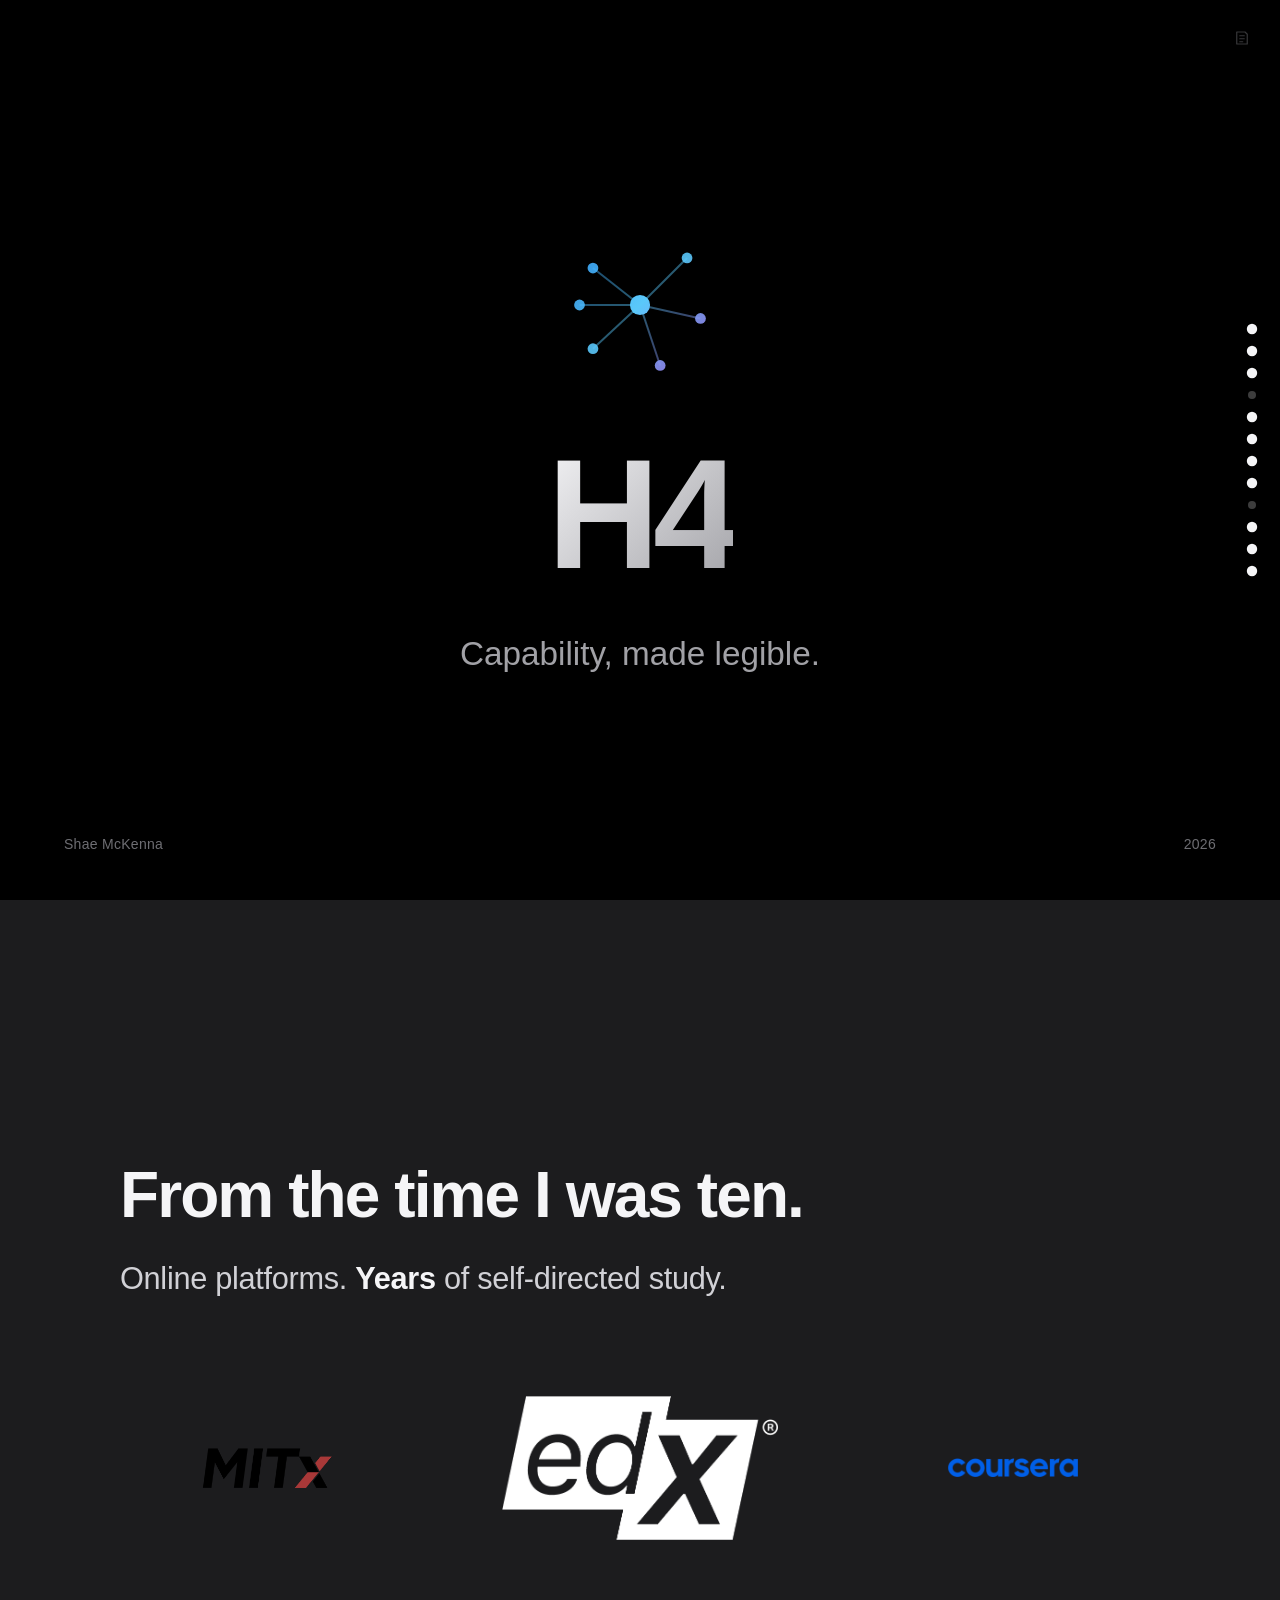
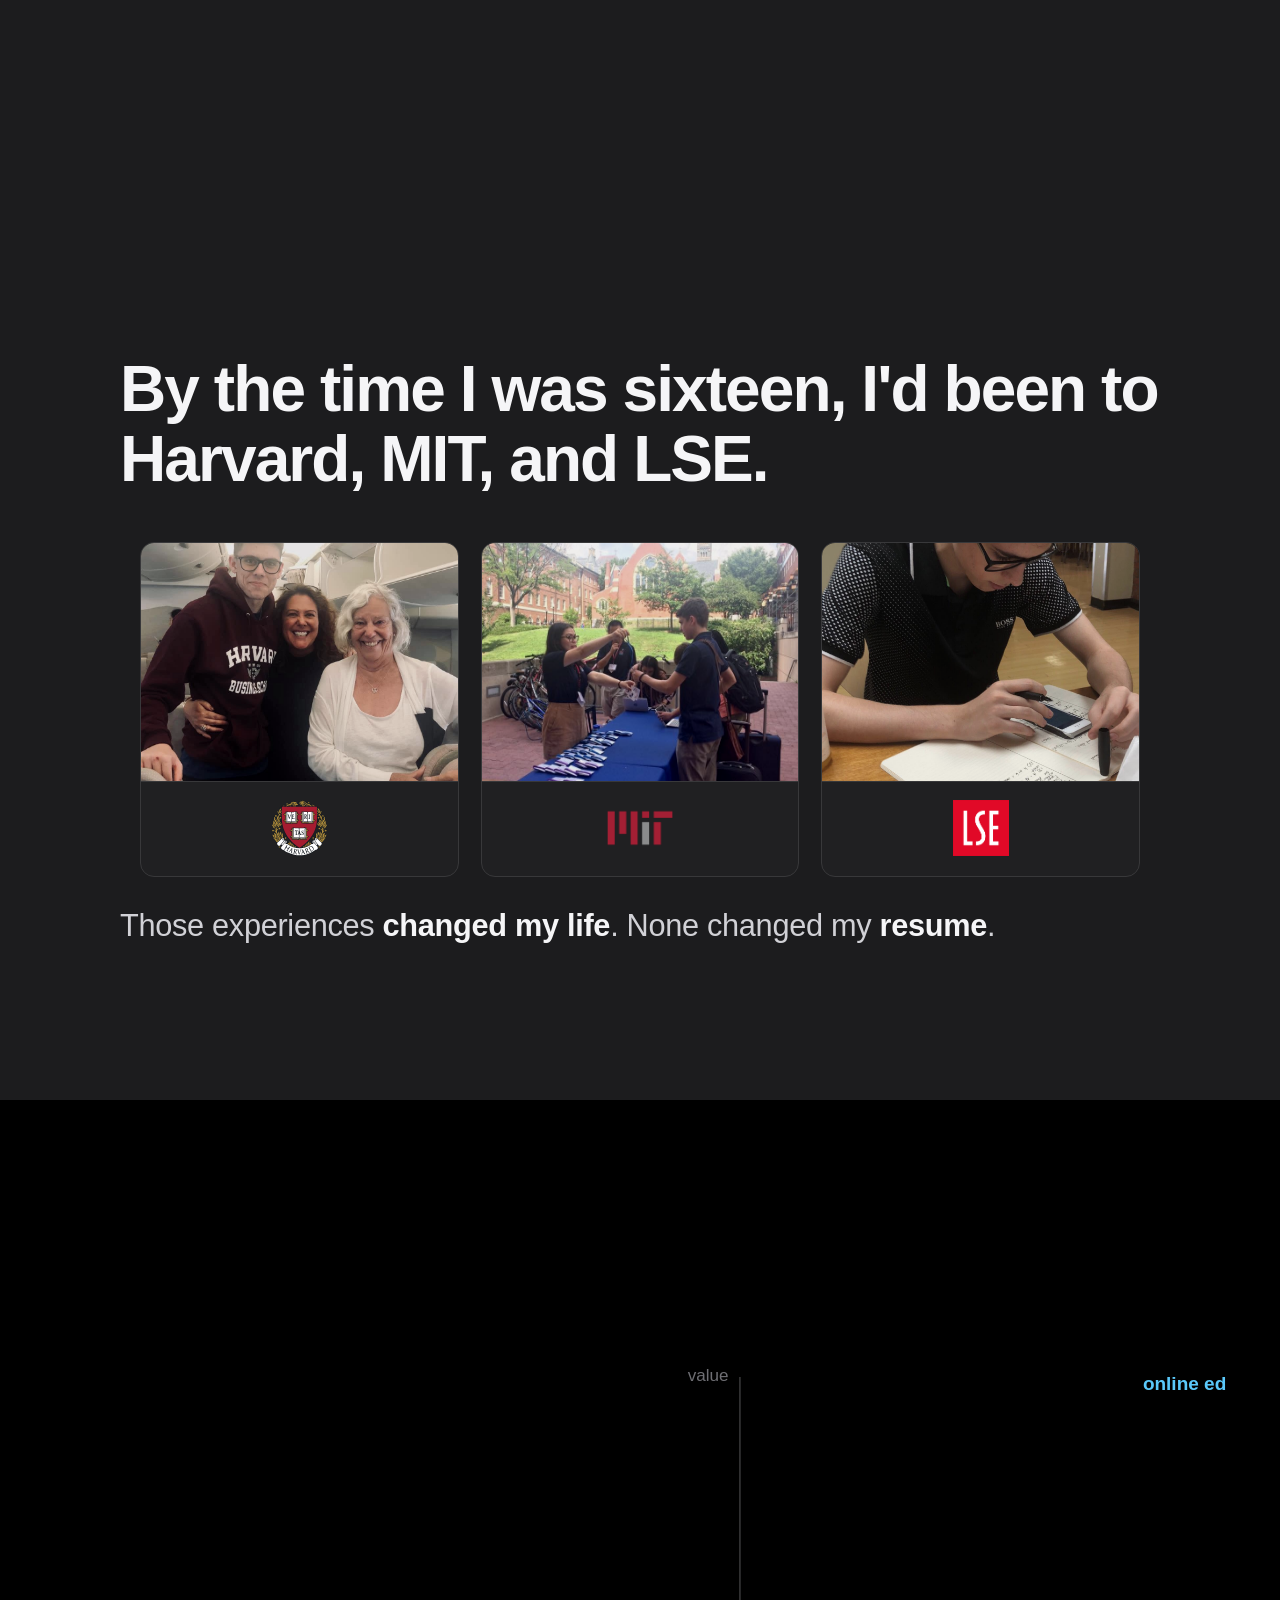
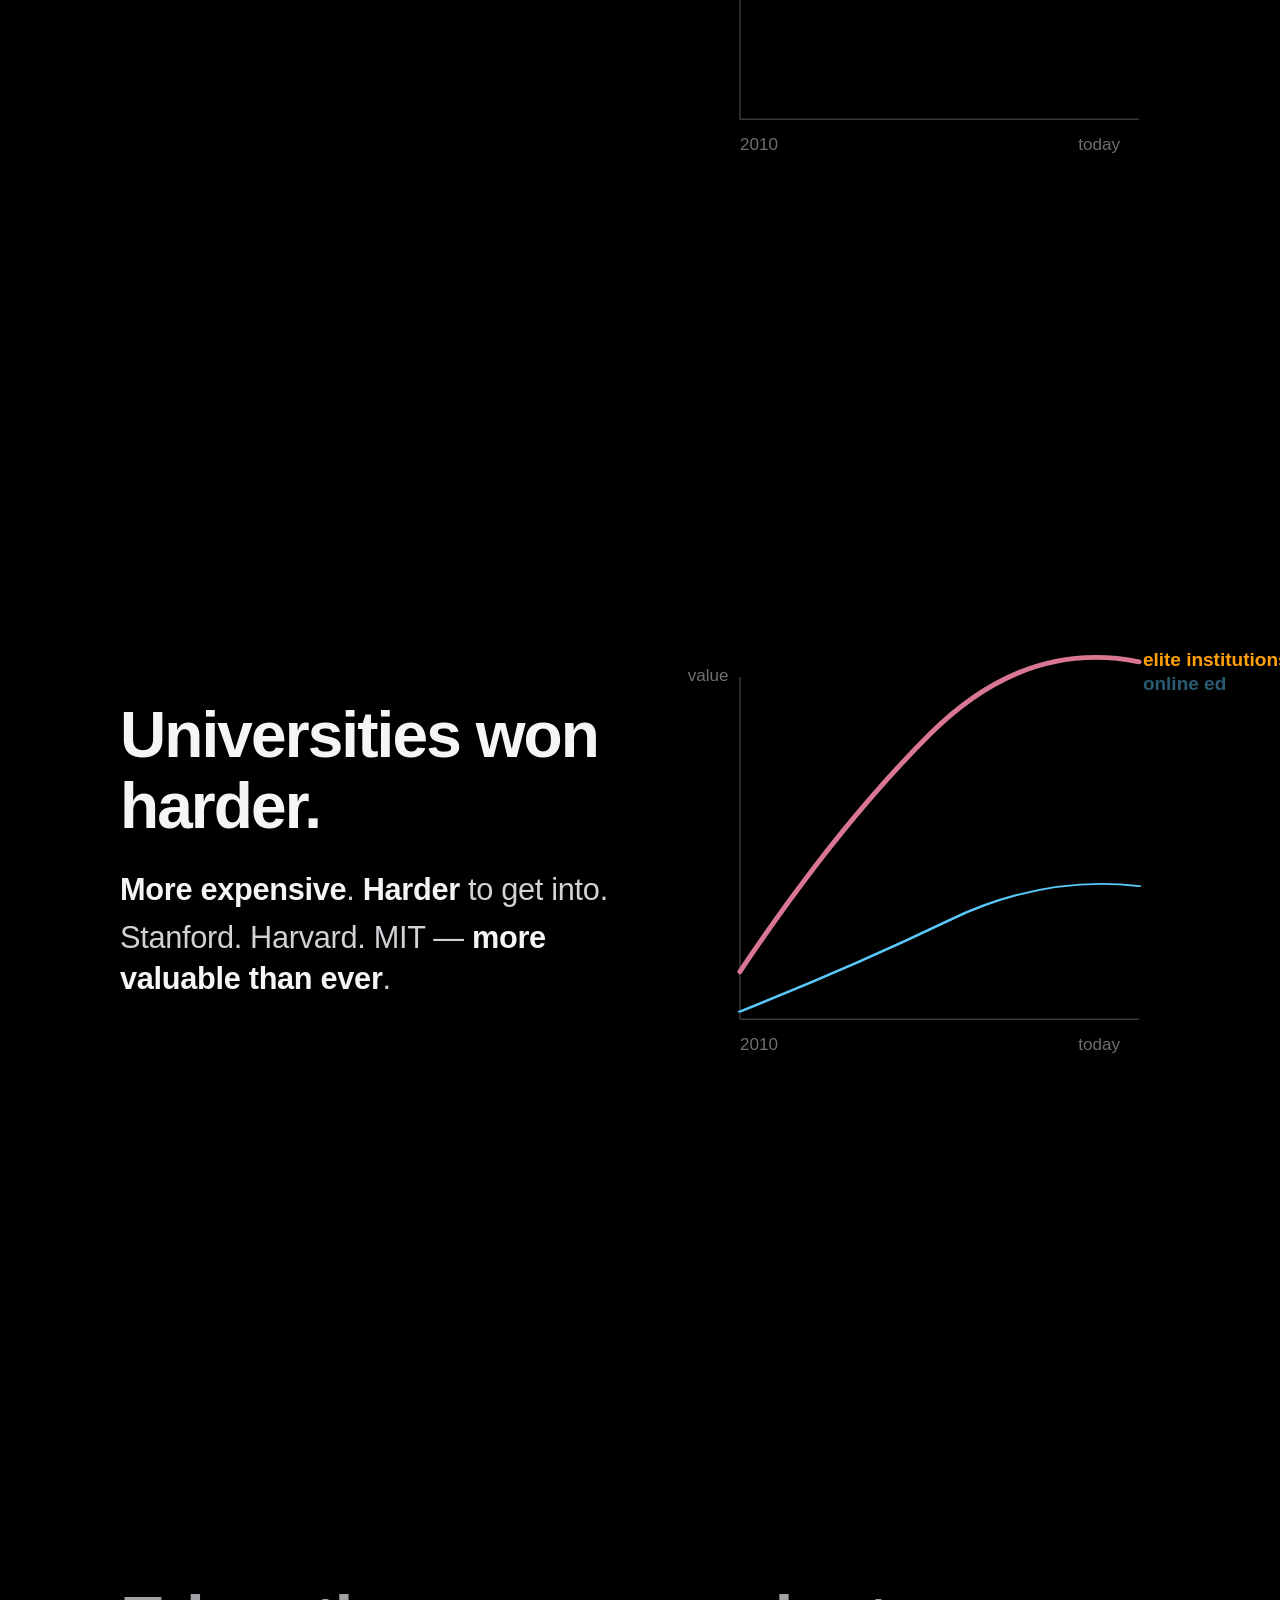
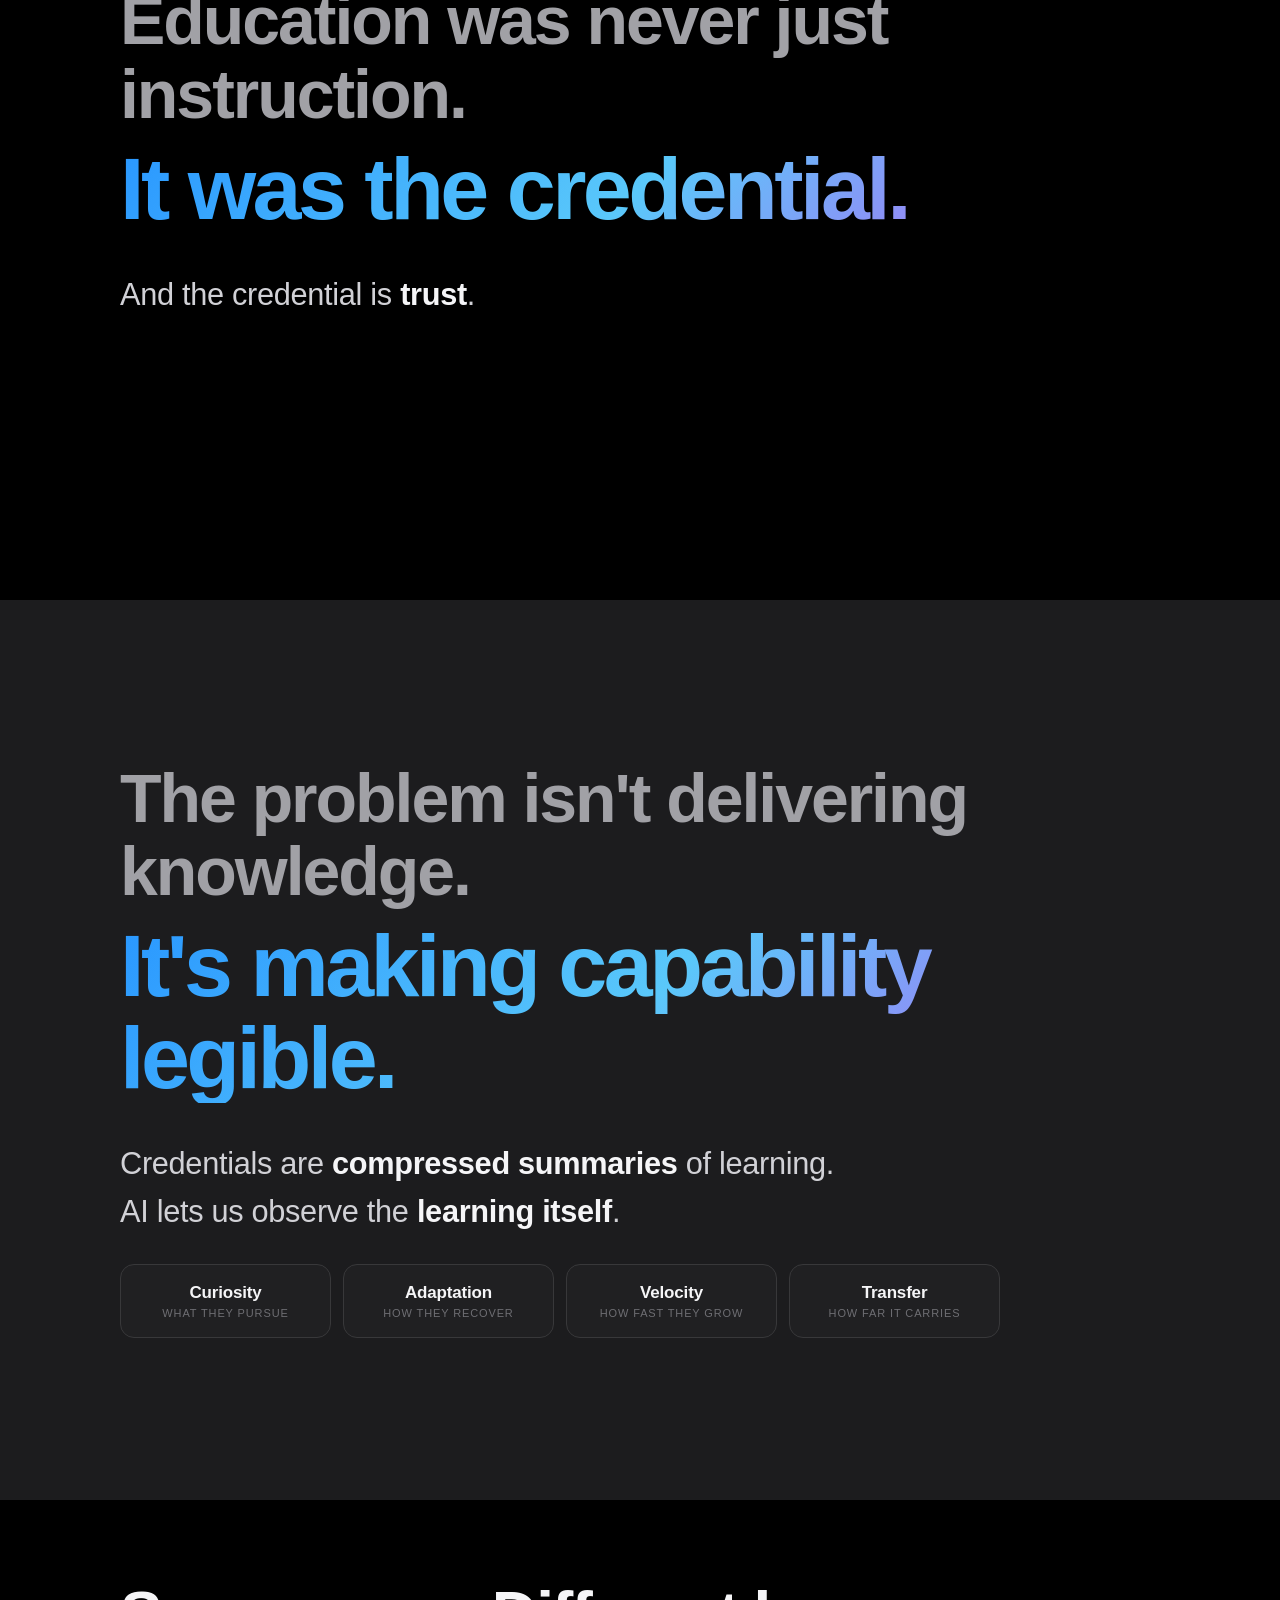
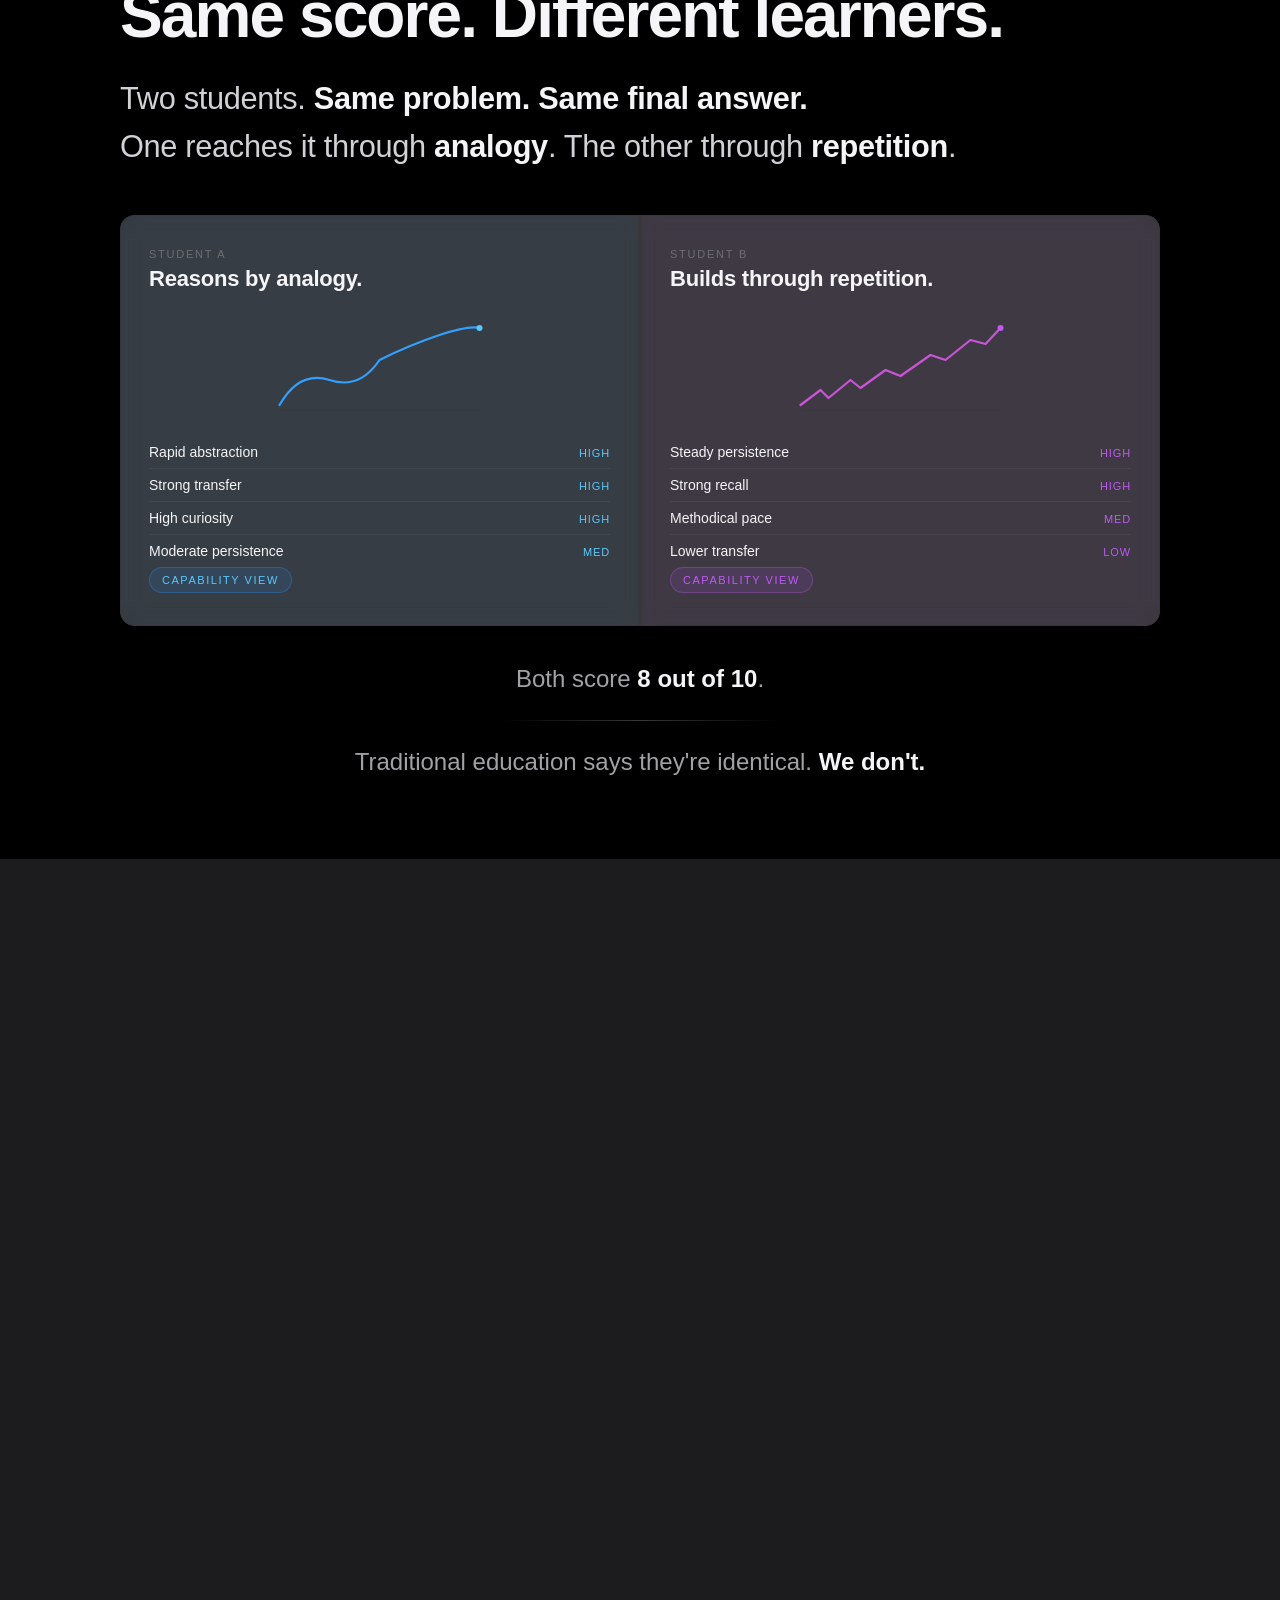
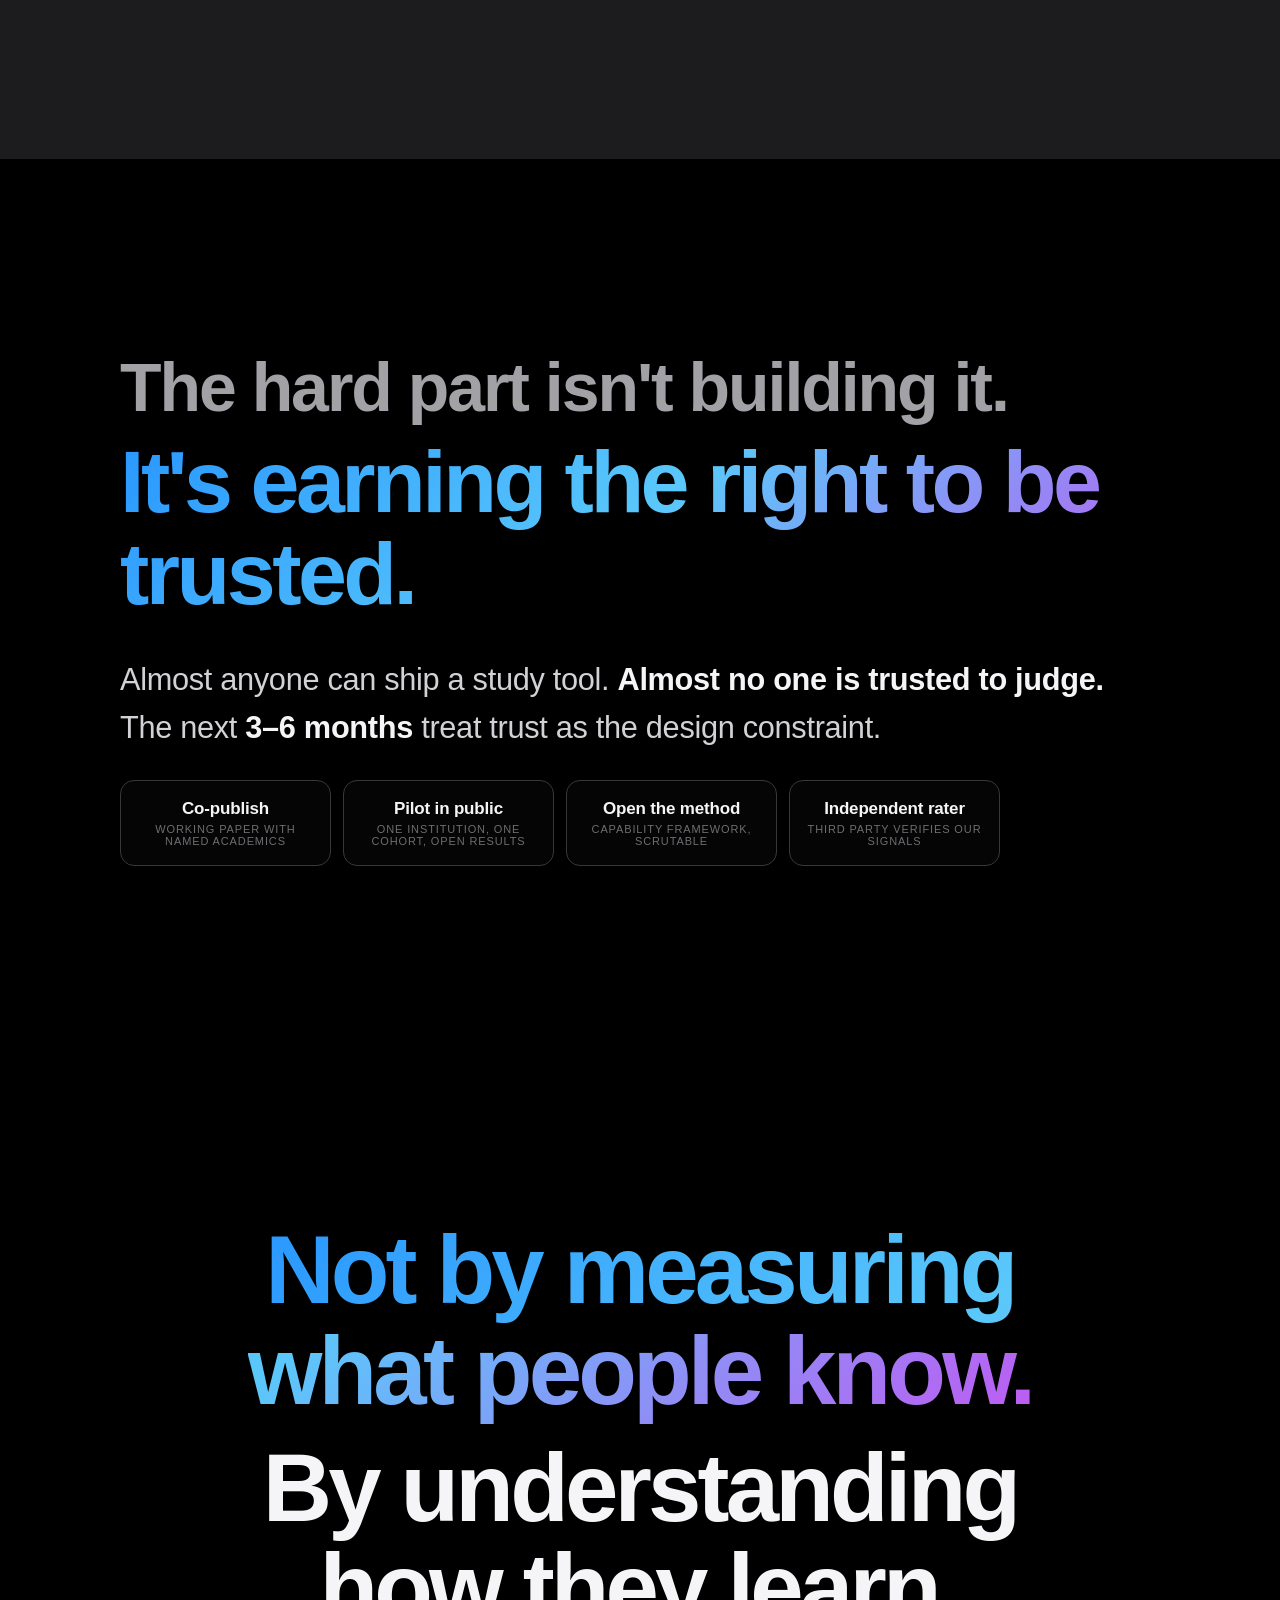
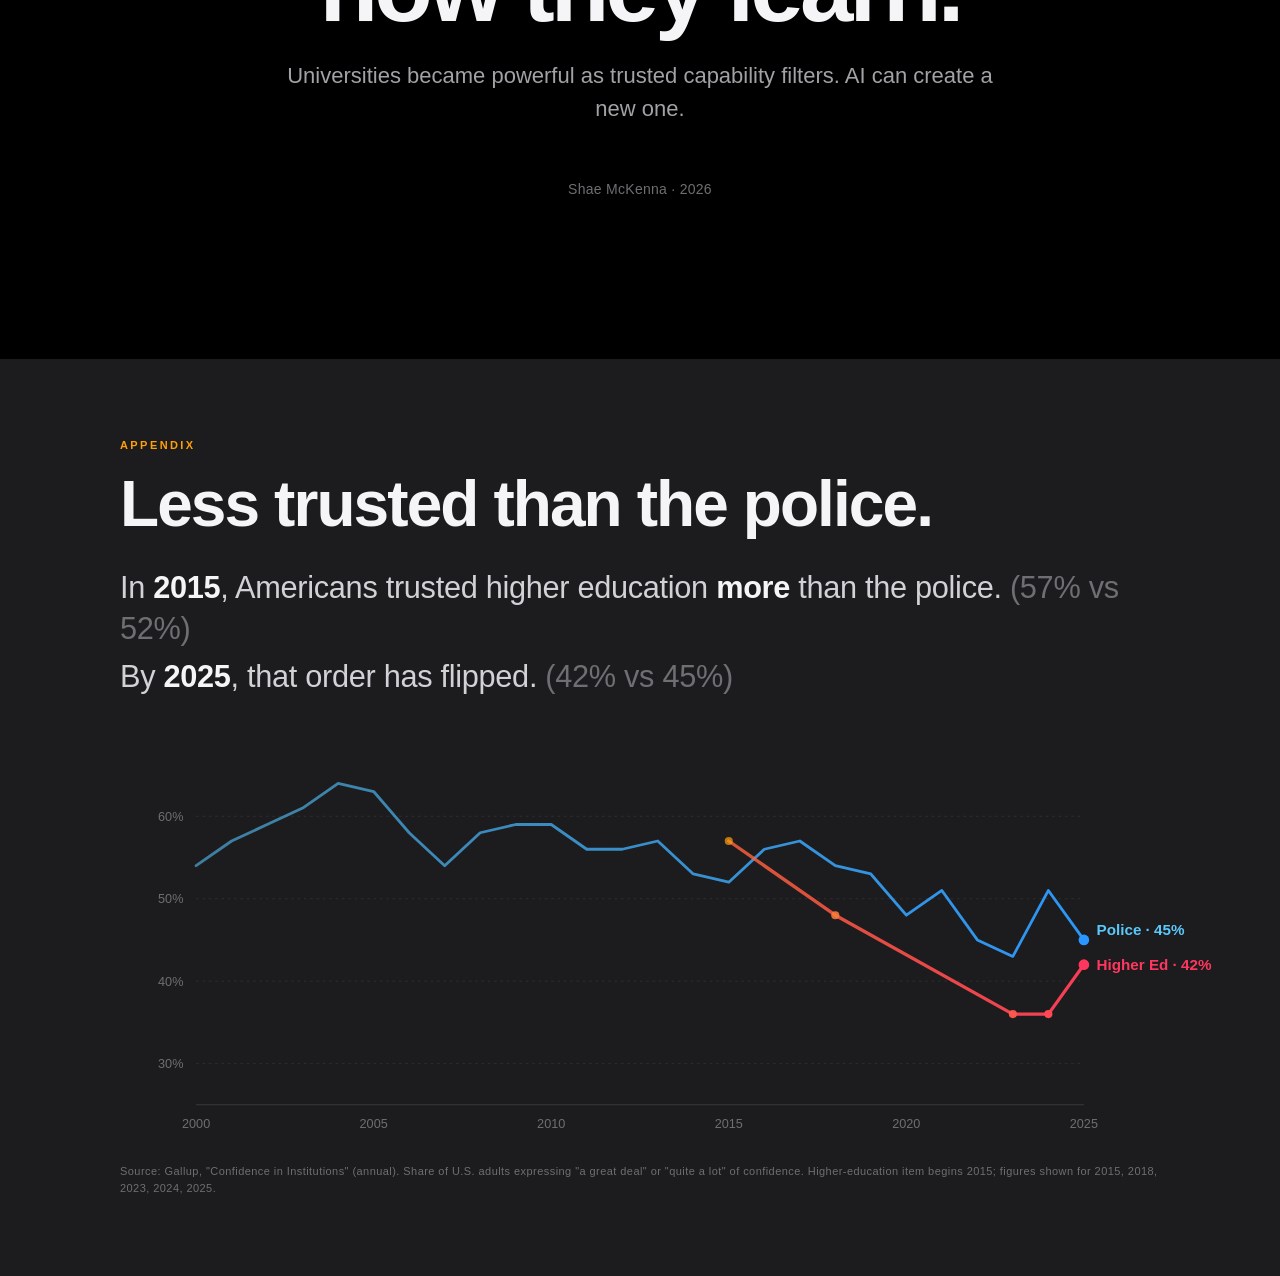
==== commit ab03f3c3: "Updates to the slide deck" ====
--- a/index.html
+++ b/index.html
@@ -3,7 +3,7 @@
 <head>
 <meta charset="UTF-8">
 <meta name="viewport" content="width=device-width, initial-scale=1.0">
-<title>Minerva — Capability, made legible</title>
+<title>H4 — Capability, made legible</title>
 <style>
   /* ─────────────────────────────────────────────────────────
      Tokens
@@ -137,9 +137,10 @@
      ───────────────────────────────────────────────────────── */
   .cover { text-align: center; }
   .cover .section-content { display: flex; flex-direction: column; align-items: center; }
-  .cover-icon { width: 104px; height: 104px; margin-bottom: 32px; }
+  .cover-icon { width: 168px; height: 168px; margin-bottom: 44px; }
   .cover-icon svg { width: 100%; height: 100%; }
-  .cover .subhead { text-align: center; margin: 24px auto 0; }
+  .cover .headline-hero { font-size: clamp(76px, 12.5vw, 156px); letter-spacing: -0.045em; }
+  .cover .subhead { text-align: center; margin: 32px auto 0; font-size: clamp(24px, 2.6vw, 34px); max-width: 820px; }
   .cover-meta {
     position: absolute;
     left: 64px; right: 64px; bottom: 48px;
@@ -155,69 +156,109 @@
      ───────────────────────────────────────────────────────── */
   .institution-row {
     display: grid;
-    grid-template-columns: repeat(4, 1fr);
-    gap: 14px;
-    margin-top: 56px;
+    grid-template-columns: repeat(3, 1fr);
+    gap: 22px;
+    margin: 48px auto 0;
+    max-width: 1000px;
   }
   .inst-tile {
-    aspect-ratio: 1.6;
-    padding: 24px 20px;
+    padding: 0;
     border: 1px solid var(--border);
     border-radius: var(--radius-card);
     background: rgba(255,255,255,0.02);
     display: flex;
     flex-direction: column;
-    align-items: center;
-    justify-content: center;
     text-align: center;
     transition: border-color 0.4s ease, transform 0.4s ease, opacity 0.4s ease;
     position: relative;
     overflow: hidden;
   }
   .inst-tile:hover { border-color: rgba(245,245,247,0.3); transform: translateY(-3px); }
+  .inst-photo {
+    width: 100%;
+    aspect-ratio: 4 / 3;
+    overflow: hidden;
+    background: #0a0a0a;
+  }
+  .inst-photo img {
+    width: 100%;
+    height: 100%;
+    object-fit: cover;
+    filter: grayscale(15%) brightness(0.92) contrast(1.05);
+  }
+  .inst-caption {
+    padding: 18px 16px 20px;
+    display: flex;
+    align-items: center;
+    justify-content: center;
+    border-top: 1px solid var(--border);
+    min-height: 92px;
+  }
   .inst-logo {
-    width: 56px;
     height: 56px;
-    margin-bottom: 10px;
     display: flex;
     align-items: center;
     justify-content: center;
     color: var(--text-strong);
   }
-  .inst-logo svg { width: 100%; height: 100%; }
-  .inst-logo img { max-width: 100%; max-height: 100%; object-fit: contain; }
-  .inst-name {
-    font-size: 13px;
-    font-weight: 600;
-    color: var(--text-strong);
-    letter-spacing: 0.04em;
-    font-family: "Times New Roman", Georgia, serif;
-  }
-  .inst-detail {
-    font-size: 10px;
+  .inst-logo svg { height: 100%; width: auto; }
+  .inst-logo img { height: 100%; width: auto; max-width: 180px; object-fit: contain; }
+  .section.visible .inst-tile { opacity: 1; }
+
+  /* Self-taught — full-size online-platform marks, the slide's hero */
+  .platform-hero {
+    display: grid;
+    grid-template-columns: repeat(3, 1fr);
+    gap: 80px;
+    align-items: center;
+    justify-items: center;
+    margin: 96px auto 0;
+    max-width: 1100px;
+  }
+  .platform-hero-item {
+    width: 100%;
+    display: flex;
+    align-items: center;
+    justify-content: center;
+  }
+  .platform-hero-item img {
+    max-width: 100%;
+    max-height: 144px;
+    width: auto;
+    height: auto;
+    object-fit: contain;
+    filter: brightness(1.1);
+  }
+
+  /* Optional screenshot placeholders — uncomment the HTML block to use */
+  .platform-screens {
+    display: grid;
+    grid-template-columns: repeat(3, 1fr);
+    gap: 22px;
+    margin: 56px auto 0;
+    max-width: 1000px;
+  }
+  .platform-screen {
+    aspect-ratio: 16 / 9;
+    border: 1px solid var(--border);
+    border-radius: var(--radius-card);
+    background: linear-gradient(135deg, rgba(255,255,255,0.02), rgba(255,255,255,0.045));
+    position: relative;
+    overflow: hidden;
+  }
+  .platform-screen::after {
+    content: attr(data-label);
+    position: absolute;
+    inset: 0;
+    display: flex;
+    align-items: center;
+    justify-content: center;
     color: var(--text-mute);
-    letter-spacing: 0.14em;
+    font-size: 11px;
+    letter-spacing: 0.18em;
     text-transform: uppercase;
-    margin-top: 4px;
     font-family: -apple-system, sans-serif;
   }
-  /* Strikethrough sweep on the tiles after they appear */
-  .inst-tile::after {
-    content: "";
-    position: absolute;
-    left: -8%;
-    right: -8%;
-    top: 50%;
-    height: 1px;
-    background: var(--c-pink);
-    transform: scaleX(0);
-    transform-origin: left;
-    transition: transform 1s ease 1.4s;
-    opacity: 0.6;
-  }
-  .section.visible .inst-tile::after { transform: scaleX(1); }
-  .section.visible .inst-tile { opacity: 0.55; }
-  .section.visible .inst-tile:hover { opacity: 1; }
 
   /* ─────────────────────────────────────────────────────────
      Paradox — diverging lines visual
@@ -235,6 +276,48 @@
   .section.visible .paradox-line { animation: drawLine 2.4s cubic-bezier(.16,1,.3,1) forwards 0.5s; }
   @keyframes drawLine { to { stroke-dashoffset: 0; } }
   .section.visible .paradox-line.delayed { animation-delay: 1s; }
+
+  /* Boom (3A): online line draws in dramatically */
+  .paradox-chart--a .online-line {
+    stroke-dasharray: 400;
+    stroke-dashoffset: 400;
+  }
+  .section.visible .paradox-chart--a .online-line {
+    animation: drawLine 2.4s cubic-bezier(.16,1,.3,1) forwards 0.5s;
+  }
+
+  /* Rescale (3B): online line is pre-drawn, the wrapper compresses
+     vertically anchored at y=200, while the universities curve draws
+     in towering above. The visual effect is the y-axis "rezooming" to
+     fit a much larger value. */
+  .paradox-chart--b .online-line-wrap,
+  .paradox-chart--b .online-label {
+    transform-box: view-box;
+    transform-origin: 0 200px;
+    transition: transform 1.4s cubic-bezier(.16,1,.3,1) 0.45s,
+                opacity 0.6s ease 0.45s;
+  }
+  .section.visible .paradox-chart--b .online-line-wrap {
+    transform: scaleY(0.4);
+  }
+  .section.visible .paradox-chart--b .online-label {
+    opacity: 0.45;
+  }
+  .paradox-chart--b .uni-line {
+    stroke-dasharray: 400;
+    stroke-dashoffset: 400;
+  }
+  .section.visible .paradox-chart--b .uni-line {
+    animation: drawLine 2.4s cubic-bezier(.16,1,.3,1) forwards 1.3s;
+  }
+  .paradox-chart--b .uni-label {
+    opacity: 0;
+    transition: opacity 0.6s ease;
+  }
+  .section.visible .paradox-chart--b .uni-label {
+    opacity: 1;
+    transition-delay: 2.7s;
+  }
 
   /* ─────────────────────────────────────────────────────────
      Killer line section — extra-large statement
@@ -440,10 +523,18 @@
     transform: translateY(20px);
     transition: opacity 0.7s ease, transform 0.7s ease, border-color 0.4s ease;
   }
-  .section.visible .institution-row .inst-tile:nth-child(1) { opacity: 0.55; transform: translateY(0); transition-delay: 0.5s; }
-  .section.visible .institution-row .inst-tile:nth-child(2) { opacity: 0.55; transform: translateY(0); transition-delay: 0.65s; }
-  .section.visible .institution-row .inst-tile:nth-child(3) { opacity: 0.55; transform: translateY(0); transition-delay: 0.8s; }
-  .section.visible .institution-row .inst-tile:nth-child(4) { opacity: 0.55; transform: translateY(0); transition-delay: 0.95s; }
+  .section.visible .institution-row .inst-tile:nth-child(1) { opacity: 1; transform: translateY(0); transition-delay: 0.5s; }
+  .section.visible .institution-row .inst-tile:nth-child(2) { opacity: 1; transform: translateY(0); transition-delay: 0.65s; }
+  .section.visible .institution-row .inst-tile:nth-child(3) { opacity: 1; transform: translateY(0); transition-delay: 0.8s; }
+
+  .platform-hero .platform-hero-item {
+    opacity: 0;
+    transform: translateY(20px);
+    transition: opacity 0.7s ease, transform 0.7s ease;
+  }
+  .section.visible .platform-hero .platform-hero-item:nth-child(1) { opacity: 1; transform: translateY(0); transition-delay: 0.55s; }
+  .section.visible .platform-hero .platform-hero-item:nth-child(2) { opacity: 1; transform: translateY(0); transition-delay: 0.75s; }
+  .section.visible .platform-hero .platform-hero-item:nth-child(3) { opacity: 1; transform: translateY(0); transition-delay: 0.95s; }
 
   .signal-row .signal-chip {
     opacity: 0;
@@ -454,6 +545,113 @@
   .section.visible .signal-row .signal-chip:nth-child(2) { opacity: 1; transform: translateY(0); transition-delay: 0.85s; }
   .section.visible .signal-row .signal-chip:nth-child(3) { opacity: 1; transform: translateY(0); transition-delay: 1.0s; }
   .section.visible .signal-row .signal-chip:nth-child(4) { opacity: 1; transform: translateY(0); transition-delay: 1.15s; }
+
+  /* ─────────────────────────────────────────────────────────
+     Traction — validator cards
+     ───────────────────────────────────────────────────────── */
+  .validator-row {
+    display: grid;
+    grid-template-columns: repeat(5, 1fr);
+    gap: 12px;
+    margin-top: 56px;
+  }
+  .validator-card {
+    padding: 26px 18px 20px;
+    border: 1px solid var(--border);
+    border-radius: var(--radius-card);
+    background: rgba(255,255,255,0.02);
+    display: flex;
+    flex-direction: column;
+    gap: 4px;
+    transition: border-color 0.4s ease, transform 0.4s ease, background 0.4s ease;
+    position: relative;
+    min-height: 168px;
+  }
+  .validator-card:hover {
+    border-color: rgba(48,209,88,0.45);
+    transform: translateY(-3px);
+    background: rgba(48,209,88,0.04);
+  }
+  .validator-card::before {
+    content: "";
+    position: absolute;
+    top: 16px; left: 18px;
+    width: 6px; height: 6px;
+    border-radius: 50%;
+    background: var(--c-green);
+    box-shadow: 0 0 10px rgba(48,209,88,0.7);
+  }
+  .validator-name {
+    font-size: 16px;
+    font-weight: 600;
+    color: var(--text-strong);
+    letter-spacing: -0.01em;
+    margin-top: 14px;
+    line-height: 1.25;
+  }
+  .validator-tag {
+    font-size: 11px;
+    color: var(--c-blue-2);
+    letter-spacing: 0.1em;
+    text-transform: uppercase;
+    font-weight: 600;
+    margin-top: 4px;
+  }
+  .validator-detail {
+    font-size: 12px;
+    color: var(--text-mute-2);
+    line-height: 1.45;
+    margin-top: 8px;
+  }
+  .validator-row .validator-card {
+    opacity: 0;
+    transform: translateY(20px);
+    transition: opacity 0.7s ease, transform 0.7s ease, border-color 0.4s ease, background 0.4s ease;
+  }
+  .section.visible .validator-row .validator-card:nth-child(1) { opacity: 1; transform: translateY(0); transition-delay: 0.5s; }
+  .section.visible .validator-row .validator-card:nth-child(2) { opacity: 1; transform: translateY(0); transition-delay: 0.65s; }
+  .section.visible .validator-row .validator-card:nth-child(3) { opacity: 1; transform: translateY(0); transition-delay: 0.8s; }
+  .section.visible .validator-row .validator-card:nth-child(4) { opacity: 1; transform: translateY(0); transition-delay: 0.95s; }
+  .section.visible .validator-row .validator-card:nth-child(5) { opacity: 1; transform: translateY(0); transition-delay: 1.1s; }
+
+  /* ─────────────────────────────────────────────────────────
+     Appendix — trust chart
+     ───────────────────────────────────────────────────────── */
+  .appendix-eyebrow {
+    font-size: 11px;
+    color: var(--c-gold);
+    letter-spacing: 0.22em;
+    text-transform: uppercase;
+    font-weight: 700;
+    margin-bottom: 18px;
+  }
+  .trust-chart {
+    margin-top: 40px;
+    width: 100%;
+  }
+  .trust-chart svg { width: 100%; height: auto; overflow: visible; display: block; }
+  .trust-line {
+    fill: none;
+    stroke-linecap: round;
+    stroke-linejoin: round;
+    stroke-dasharray: 100;
+    stroke-dashoffset: 100;
+  }
+  .section.visible .trust-line { animation: drawLine 2.6s cubic-bezier(.16,1,.3,1) forwards 0.5s; }
+  .section.visible .trust-line.delayed { animation-delay: 1.1s; }
+  .trust-end {
+    opacity: 0;
+    transition: opacity 0.6s ease;
+  }
+  .section.visible .trust-end { opacity: 1; transition-delay: 2.8s; }
+  .section.visible .trust-end.delayed { transition-delay: 3.0s; }
+  .chart-source {
+    margin-top: 20px;
+    font-size: 11px;
+    color: var(--text-mute);
+    letter-spacing: 0.04em;
+    line-height: 1.5;
+  }
 
   /* ─────────────────────────────────────────────────────────
      Ambient orbs
@@ -601,7 +799,13 @@
   @media (max-width: 900px) {
     .section { padding: 64px 28px; }
     .cover-meta { left: 28px; right: 28px; bottom: 28px; flex-direction: column; gap: 6px; }
-    .institution-row, .signal-row { grid-template-columns: repeat(2, 1fr); }
+    .institution-row { grid-template-columns: 1fr; gap: 18px; }
+    .signal-row { grid-template-columns: repeat(2, 1fr); }
+    .inst-photo { aspect-ratio: 16 / 10; }
+    .platform-hero { grid-template-columns: 1fr; gap: 56px; margin-top: 64px; }
+    .platform-hero-item img { max-height: 96px; }
+    .platform-screens { grid-template-columns: 1fr; gap: 16px; }
+    .validator-row { grid-template-columns: repeat(2, 1fr); }
     .paradox-layout, .diptych { grid-template-columns: 1fr; }
     .nav { right: 12px; gap: 10px; }
     .notes-overlay { width: calc(100vw - 40px); right: 20px; }
@@ -664,7 +868,7 @@
         <circle cx="14" cy="50" r="3.2" fill="url(#iconGrad)" opacity="0.9"/>
       </svg>
     </div>
-    <h1 class="headline-hero gradient-text">Minerva</h1>
+    <h1 class="headline-hero gradient-text">H4</h1>
     <p class="subhead">Capability, made legible.</p>
   </div>
   <div class="cover-meta">
@@ -674,117 +878,172 @@
 </section>
 
 <!-- ═══════════════════════════════════════════════════════════
-     2. PERSONAL CONTRADICTION  (0:00 – 0:30)
+     2A. SELF-TAUGHT  (online learning, age 10)
+     ═══════════════════════════════════════════════════════════ -->
+<section class="section section--gray" data-section data-label="Self-taught" data-notes="self-taught">
+  <div class="section-content stagger">
+    <h2 class="headline-large">From the time I was ten.</h2>
+    <div class="slide-lines">
+      <p class="slide-line">Online platforms. <span class="em">Years</span> of self-directed study.</p>
+    </div>
+
+    <!--
+      PLATFORM HERO ROW — three online-education marks, full-size.
+      To add YouTube / lecture screenshots later: drop images into
+      assets/, then uncomment the .platform-screens block below and
+      swap each <div class="platform-screen"> for an <img>.
+    -->
+    <div class="platform-hero">
+      <div class="platform-hero-item"><img src="assets/mitx_logo.png" alt="MITx"></div>
+      <div class="platform-hero-item"><img src="assets/edx_logo.png" alt="edX"></div>
+      <div class="platform-hero-item"><img src="assets/coursera_logo.png" alt="Coursera"></div>
+    </div>
+
+    <!--
+    <div class="platform-screens">
+      <div class="platform-screen" data-label="YouTube lecture"></div>
+      <div class="platform-screen" data-label="Course module"></div>
+      <div class="platform-screen" data-label="Lecture notes"></div>
+    </div>
+    -->
+  </div>
+</section>
+
+<!-- ═══════════════════════════════════════════════════════════
+     2B. PERSONAL CONTRADICTION  (in-person at 16, then the punch)
      ═══════════════════════════════════════════════════════════ -->
 <section class="section section--gray" data-section data-label="A Contradiction" data-notes="contradiction">
   <div class="section-content stagger">
-    <h2 class="headline-large">By the time I was eighteen.</h2>
-    <div class="slide-lines">
-      <p class="slide-line">I'd taken courses at <span class="em">Harvard. Georgetown. LSE. MIT.</span></p>
-      <p class="slide-line">Tutors. Online platforms. <span class="em">Years</span> of self-directed study.</p>
-      <p class="slide-line">Those experiences <span class="em">changed my life</span>. None changed my <span class="em">resume</span>.</p>
-    </div>
-
-    <!--
-      INSTITUTION ROW
-      ============================================================
-      To swap in a real logo: replace the <svg> inside .inst-logo
-      with <img src="logos/harvard.svg" alt="Harvard">.
-      Tiles fade to 55% opacity and a hairline strikethrough sweeps
-      across them on reveal — visual echo of "none of it counted".
-    -->
+    <h2 class="headline-large">By the time I was sixteen, I'd been to Harvard, MIT, and LSE.</h2>
+
     <div class="institution-row">
       <div class="inst-tile">
-        <div class="inst-logo">
-          <!-- Harvard: shield silhouette as placeholder -->
-          <svg viewBox="0 0 60 60" fill="none" stroke="currentColor" stroke-width="1.5">
-            <path d="M30 8 L48 14 L48 32 Q48 46 30 54 Q12 46 12 32 L12 14 Z"/>
-            <text x="30" y="34" text-anchor="middle" fill="currentColor" stroke="none" font-family="Times New Roman, serif" font-size="11" font-style="italic" font-weight="700">VE RI TAS</text>
-          </svg>
+        <div class="inst-photo">
+          <img src="assets/harvard_shae_pic.jpg" alt="Shae at Harvard">
         </div>
-        <div class="inst-name">Harvard</div>
-        <div class="inst-detail">Summer School</div>
+        <div class="inst-caption">
+          <div class="inst-logo"><img src="assets/harvard_logo.svg" alt="Harvard"></div>
+        </div>
       </div>
       <div class="inst-tile">
-        <div class="inst-logo">
-          <!-- Georgetown: G monogram placeholder -->
-          <svg viewBox="0 0 60 60" fill="none" stroke="currentColor" stroke-width="1.5">
-            <circle cx="30" cy="30" r="22"/>
-            <text x="30" y="38" text-anchor="middle" fill="currentColor" stroke="none" font-family="Times New Roman, serif" font-size="26" font-weight="700">G</text>
-          </svg>
+        <div class="inst-photo">
+          <img src="assets/georgetown_shae_pic.jpg" alt="Shae studying">
         </div>
-        <div class="inst-name">Georgetown</div>
-        <div class="inst-detail">Summer School</div>
+        <div class="inst-caption">
+          <div class="inst-logo"><img src="assets/mit_logo.png" alt="MIT"></div>
+        </div>
       </div>
       <div class="inst-tile">
-        <div class="inst-logo">
-          <!-- LSE: stacked letterform placeholder -->
-          <svg viewBox="0 0 60 60" fill="none" stroke="currentColor" stroke-width="1.5">
-            <rect x="8" y="8" width="44" height="44" rx="2"/>
-            <text x="30" y="36" text-anchor="middle" fill="currentColor" stroke="none" font-family="Times New Roman, serif" font-size="14" font-weight="700">LSE</text>
-          </svg>
+        <div class="inst-photo">
+          <img src="assets/lse_shae_pic.jpg" alt="Shae at LSE">
         </div>
-        <div class="inst-name">LSE</div>
-        <div class="inst-detail">Summer School</div>
-      </div>
-      <div class="inst-tile">
-        <div class="inst-logo">
-          <!-- MIT: bar mark placeholder -->
-          <svg viewBox="0 0 60 60" fill="none">
-            <rect x="10" y="20" width="40" height="6" fill="currentColor"/>
-            <rect x="10" y="30" width="40" height="6" fill="currentColor"/>
-            <rect x="10" y="40" width="20" height="6" fill="currentColor"/>
-            <rect x="36" y="40" width="14" height="6" fill="currentColor"/>
-          </svg>
+        <div class="inst-caption">
+          <div class="inst-logo"><img src="assets/lse_log.png" alt="LSE"></div>
         </div>
-        <div class="inst-name">MIT</div>
-        <div class="inst-detail">MicroMasters</div>
-      </div>
+      </div>
+    </div>
+
+    <div class="slide-lines">
+      <p class="slide-line">Those experiences <span class="em">changed my life</span>. None changed my <span class="em">resume</span>.</p>
     </div>
   </div>
 </section>
 
 <!-- ═══════════════════════════════════════════════════════════
      3. THE PARADOX  (0:30 – 1:00)
+     ═══════════════════════════════════════════════════════════ -->
+<!-- ═══════════════════════════════════════════════════════════
+     3A. THE BOOM  —  online education won
+     Chart shows online ed alone, growing dramatically.
+     ═══════════════════════════════════════════════════════════ -->
+<section class="section section--black" data-section data-label="The Boom" data-notes="boom">
+  <div class="section-content">
+    <div class="paradox-layout">
+      <div class="paradox-text stagger">
+        <h2 class="headline-large">Online education won.</h2>
+        <div class="slide-lines">
+          <p class="slide-line">Coursera. edX. MITx. <span class="em">Free knowledge for all</span>.</p>
+          <p class="slide-line"><span class="em">Anyone</span> could learn <span class="em">anything</span>.</p>
+        </div>
+      </div>
+      <div class="paradox-vis">
+        <svg viewBox="0 0 240 220" fill="none" aria-hidden="true" class="paradox-chart paradox-chart--a">
+          <line x1="20" y1="200" x2="230" y2="200" stroke="#38383a" stroke-width="0.8"/>
+          <line x1="20" y1="20" x2="20" y2="200" stroke="#38383a" stroke-width="0.8"/>
+          <text x="20" y="216" fill="#6e6e73" font-size="9" font-family="-apple-system, sans-serif">2010</text>
+          <text x="220" y="216" fill="#6e6e73" font-size="9" font-family="-apple-system, sans-serif" text-anchor="end">today</text>
+          <text x="14" y="22" fill="#6e6e73" font-size="9" font-family="-apple-system, sans-serif" text-anchor="end">value</text>
+
+          <g class="online-line-wrap">
+            <path class="online-line" d="M 20 190 Q 80 130, 130 70 T 230 25"
+                  stroke="#5ac8fa" stroke-width="2.4" fill="none" stroke-linecap="round"/>
+          </g>
+          <text class="online-label" x="232" y="27" fill="#5ac8fa" font-size="10" font-family="-apple-system, sans-serif" font-weight="600">online ed</text>
+        </svg>
+      </div>
+    </div>
+  </div>
+</section>
+
+<!-- ═══════════════════════════════════════════════════════════
+     3B. THE RESCALE  —  universities won harder
+     Same chart, same starting state. On reveal: the online line's
+     wrapper compresses (scaleY 1 → 0.4 anchored at y=200), and the
+     universities curve draws in towering above.
      ═══════════════════════════════════════════════════════════ -->
 <section class="section section--black" data-section data-label="The Paradox" data-notes="paradox">
   <div class="section-content">
     <div class="paradox-layout">
       <div class="paradox-text stagger">
-        <h2 class="headline-large">Online education won.</h2>
-        <h2 class="headline-large gradient-accent" style="margin-top:-8px;">Universities won harder.</h2>
+        <h2 class="headline-large">Universities won harder.</h2>
         <div class="slide-lines">
+          <p class="slide-line"><span class="em">More expensive</span>. <span class="em">Harder</span> to get into.</p>
           <p class="slide-line">Stanford. Harvard. MIT — <span class="em">more valuable than ever</span>.</p>
-          <p class="slide-line">Education was never just <span class="em">education</span>.</p>
-          <p class="slide-line">It was <span class="em">trust</span>.</p>
         </div>
       </div>
       <div class="paradox-vis">
-        <svg viewBox="0 0 240 220" fill="none" aria-hidden="true">
-          <!-- axes -->
+        <svg viewBox="0 0 240 220" fill="none" aria-hidden="true" class="paradox-chart paradox-chart--b">
           <line x1="20" y1="200" x2="230" y2="200" stroke="#38383a" stroke-width="0.8"/>
           <line x1="20" y1="20" x2="20" y2="200" stroke="#38383a" stroke-width="0.8"/>
           <text x="20" y="216" fill="#6e6e73" font-size="9" font-family="-apple-system, sans-serif">2010</text>
           <text x="220" y="216" fill="#6e6e73" font-size="9" font-family="-apple-system, sans-serif" text-anchor="end">today</text>
           <text x="14" y="22" fill="#6e6e73" font-size="9" font-family="-apple-system, sans-serif" text-anchor="end">value</text>
 
-          <!-- Online learning curve -->
-          <path class="paradox-line" d="M 20 180 Q 80 170, 120 150 T 230 110"
-                stroke="#5ac8fa" stroke-width="2" fill="none" stroke-linecap="round"/>
-          <text x="232" y="112" fill="#5ac8fa" font-size="10" font-family="-apple-system, sans-serif" font-weight="600">online</text>
-
-          <!-- Elite universities curve -->
-          <path class="paradox-line delayed" d="M 20 170 Q 70 160, 120 130 T 230 30"
-                stroke="url(#paraGrad)" stroke-width="2.4" fill="none" stroke-linecap="round"/>
+          <!-- same online curve as slide A; gets visually compressed by the wrapper transform -->
+          <g class="online-line-wrap">
+            <path class="online-line" d="M 20 190 Q 80 130, 130 70 T 230 25"
+                  stroke="#5ac8fa" stroke-width="2.4" fill="none" stroke-linecap="round"/>
+          </g>
+          <text class="online-label" x="232" y="27" fill="#5ac8fa" font-size="10" font-family="-apple-system, sans-serif" font-weight="600">online ed</text>
+
+          <!-- universities curve, draws in after the rescale settles -->
+          <g class="uni-line-wrap">
+            <path class="uni-line" d="M 20 175 Q 70 100, 120 50 T 230 12"
+                  stroke="url(#paraGradB)" stroke-width="2.6" fill="none" stroke-linecap="round"/>
+          </g>
+          <text class="uni-label" x="232" y="14" fill="#ff9f0a" font-size="10" font-family="-apple-system, sans-serif" font-weight="600">elite institutions</text>
+
           <defs>
-            <linearGradient id="paraGrad" x1="0" y1="200" x2="240" y2="0">
+            <linearGradient id="paraGradB" x1="0" y1="200" x2="240" y2="0">
               <stop offset="0" stop-color="#bf5af2"/>
               <stop offset="1" stop-color="#ff9f0a"/>
             </linearGradient>
           </defs>
-          <text x="232" y="32" fill="#ff9f0a" font-size="10" font-family="-apple-system, sans-serif" font-weight="600">elite institutions</text>
         </svg>
       </div>
+    </div>
+  </div>
+</section>
+
+<!-- ═══════════════════════════════════════════════════════════
+     3C. THE CREDENTIAL  —  the real product was trust
+     ═══════════════════════════════════════════════════════════ -->
+<section class="section section--black killer" data-section data-label="The Credential" data-notes="credential">
+  <div class="section-content stagger">
+    <h2 class="killer-headline">Education was never just instruction.</h2>
+    <h2 class="killer-punch gradient-accent">It was the credential.</h2>
+    <div class="slide-lines">
+      <p class="slide-line">And the credential is <span class="em">trust</span>.</p>
     </div>
   </div>
 </section>
@@ -897,7 +1156,80 @@
 </section>
 
 <!-- ═══════════════════════════════════════════════════════════
-     6. VISION CLOSE  (2:30 – 3:00)
+     6. TRACTION  (2:30 – 3:00)
+     ═══════════════════════════════════════════════════════════ -->
+<section class="section section--gray" data-section data-label="Traction" data-notes="traction">
+  <div class="section-content stagger">
+    <h2 class="headline-large">The thesis is landing.</h2>
+    <div class="slide-lines">
+      <p class="slide-line">No users. No revenue. <span class="em">Not yet.</span></p>
+      <p class="slide-line">But the people who'd know if this is real are <span class="em">already engaged</span>.</p>
+    </div>
+
+    <div class="validator-row">
+      <div class="validator-card">
+        <div class="validator-name">Sendhil Mullainathan</div>
+        <div class="validator-tag">MIT</div>
+        <div class="validator-detail">Behavioral economics &amp; machine learning</div>
+      </div>
+      <div class="validator-card">
+        <div class="validator-name">Michael Smith</div>
+        <div class="validator-tag">Carnegie Mellon</div>
+        <div class="validator-detail">Information systems &amp; digital markets</div>
+      </div>
+      <div class="validator-card">
+        <div class="validator-name">CHRO, IMC Trading</div>
+        <div class="validator-tag">Industry</div>
+        <div class="validator-detail">Hiring quant talent where capability matters more than the credential</div>
+      </div>
+      <div class="validator-card">
+        <div class="validator-name">Lecturer, USYD</div>
+        <div class="validator-tag">Higher Ed</div>
+        <div class="validator-detail">Inside the credentialing institution</div>
+      </div>
+      <div class="validator-card">
+        <div class="validator-name">Forbes 30 Under 30 Founder</div>
+        <div class="validator-tag">EdTech</div>
+        <div class="validator-detail">Operator perspective on the education market</div>
+      </div>
+    </div>
+  </div>
+</section>
+
+<!-- ═══════════════════════════════════════════════════════════
+     7. NEXT STEPS  (3:00 – 3:45)
+     ═══════════════════════════════════════════════════════════ -->
+<section class="section section--black killer" data-section data-label="Next Steps" data-notes="next-steps">
+  <div class="section-content stagger">
+    <h2 class="killer-headline">The hard part isn't building it.</h2>
+    <h2 class="killer-punch gradient-accent">It's earning the right to be trusted.</h2>
+    <div class="slide-lines">
+      <p class="slide-line">Almost anyone can ship a study tool. <span class="em">Almost no one is trusted to judge.</span></p>
+      <p class="slide-line">The next <span class="em">3–6 months</span> treat trust as the design constraint.</p>
+    </div>
+    <div class="signal-row">
+      <div class="signal-chip">
+        <div class="signal-chip-name">Co-publish</div>
+        <div class="signal-chip-desc">working paper with named academics</div>
+      </div>
+      <div class="signal-chip">
+        <div class="signal-chip-name">Pilot in public</div>
+        <div class="signal-chip-desc">one institution, one cohort, open results</div>
+      </div>
+      <div class="signal-chip">
+        <div class="signal-chip-name">Open the method</div>
+        <div class="signal-chip-desc">capability framework, scrutable</div>
+      </div>
+      <div class="signal-chip">
+        <div class="signal-chip-name">Independent rater</div>
+        <div class="signal-chip-desc">third party verifies our signals</div>
+      </div>
+    </div>
+  </div>
+</section>
+
+<!-- ═══════════════════════════════════════════════════════════
+     8. VISION CLOSE  (3:45 – 4:15)
      ═══════════════════════════════════════════════════════════ -->
 <section class="section section--black closing" data-section data-label="Close">
   <div class="section-content stagger">
@@ -911,6 +1243,82 @@
 </section>
 
 <!-- ═══════════════════════════════════════════════════════════
+     9. APPENDIX — TRUST CROSSOVER
+     ═══════════════════════════════════════════════════════════ -->
+<section class="section section--gray" data-section data-label="Appendix · Trust" data-notes="appendix-trust">
+  <div class="section-content stagger">
+    <div class="appendix-eyebrow">Appendix</div>
+    <h2 class="headline-large">Less trusted than the police.</h2>
+    <div class="slide-lines">
+      <p class="slide-line">In <span class="em">2015</span>, Americans trusted higher education <span class="em">more</span> than the police. <span style="color: var(--text-mute);">(57% vs 52%)</span></p>
+      <p class="slide-line">By <span class="em">2025</span>, that order has flipped. <span style="color: var(--text-mute);">(42% vs 45%)</span></p>
+    </div>
+
+    <div class="trust-chart">
+      <svg viewBox="0 0 820 320" fill="none" aria-label="Public confidence in police vs. higher education, 2000-2025">
+        <defs>
+          <linearGradient id="policeGrad" x1="0" y1="0" x2="820" y2="0" gradientUnits="userSpaceOnUse">
+            <stop offset="0" stop-color="#5ac8fa" stop-opacity="0.55"/>
+            <stop offset="1" stop-color="#2997ff"/>
+          </linearGradient>
+          <linearGradient id="heGrad" x1="0" y1="0" x2="820" y2="0" gradientUnits="userSpaceOnUse">
+            <stop offset="0" stop-color="#ff9f0a" stop-opacity="0.55"/>
+            <stop offset="1" stop-color="#ff375f"/>
+          </linearGradient>
+        </defs>
+
+        <line x1="60" y1="62.5"  x2="760" y2="62.5"  stroke="#38383a" stroke-width="0.5" stroke-dasharray="2,3"/>
+        <line x1="60" y1="127.5" x2="760" y2="127.5" stroke="#38383a" stroke-width="0.5" stroke-dasharray="2,3"/>
+        <line x1="60" y1="192.5" x2="760" y2="192.5" stroke="#38383a" stroke-width="0.5" stroke-dasharray="2,3"/>
+        <line x1="60" y1="257.5" x2="760" y2="257.5" stroke="#38383a" stroke-width="0.5" stroke-dasharray="2,3"/>
+
+        <text x="50" y="66"  fill="#6e6e73" font-size="10" font-family="-apple-system, sans-serif" text-anchor="end">60%</text>
+        <text x="50" y="131" fill="#6e6e73" font-size="10" font-family="-apple-system, sans-serif" text-anchor="end">50%</text>
+        <text x="50" y="196" fill="#6e6e73" font-size="10" font-family="-apple-system, sans-serif" text-anchor="end">40%</text>
+        <text x="50" y="261" fill="#6e6e73" font-size="10" font-family="-apple-system, sans-serif" text-anchor="end">30%</text>
+
+        <line x1="60" y1="290" x2="760" y2="290" stroke="#38383a" stroke-width="0.8"/>
+        <text x="60"  y="308" fill="#6e6e73" font-size="10" font-family="-apple-system, sans-serif" text-anchor="middle">2000</text>
+        <text x="200" y="308" fill="#6e6e73" font-size="10" font-family="-apple-system, sans-serif" text-anchor="middle">2005</text>
+        <text x="340" y="308" fill="#6e6e73" font-size="10" font-family="-apple-system, sans-serif" text-anchor="middle">2010</text>
+        <text x="480" y="308" fill="#6e6e73" font-size="10" font-family="-apple-system, sans-serif" text-anchor="middle">2015</text>
+        <text x="620" y="308" fill="#6e6e73" font-size="10" font-family="-apple-system, sans-serif" text-anchor="middle">2020</text>
+        <text x="760" y="308" fill="#6e6e73" font-size="10" font-family="-apple-system, sans-serif" text-anchor="middle">2025</text>
+
+        <path class="trust-line" pathLength="100"
+              d="M 60 101.5 L 88 82 L 116 69 L 144 56 L 172 36.5 L 200 43 L 228 75.5 L 256 101.5 L 284 75.5 L 312 69 L 340 69 L 368 88.5 L 396 88.5 L 424 82 L 452 108 L 480 114.5 L 508 88.5 L 536 82 L 564 101.5 L 592 108 L 620 140.5 L 648 121 L 676 160 L 704 173 L 732 121 L 760 160"
+              stroke="url(#policeGrad)" stroke-width="2.2"/>
+
+        <path class="trust-line delayed" pathLength="100"
+              d="M 480 82 L 564 140.5 L 704 218.5 L 732 218.5 L 760 179.5"
+              stroke="url(#heGrad)" stroke-width="2.6"/>
+
+        <g class="trust-end delayed">
+          <circle cx="480" cy="82"    r="3.2" fill="#ff9f0a" opacity="0.7"/>
+          <circle cx="564" cy="140.5" r="3.2" fill="#ff7d3a" opacity="0.85"/>
+          <circle cx="704" cy="218.5" r="3.2" fill="#ff5a4d" opacity="0.95"/>
+          <circle cx="732" cy="218.5" r="3.2" fill="#ff4855"/>
+          <circle cx="760" cy="179.5" r="4.2" fill="#ff375f"/>
+        </g>
+
+        <g class="trust-end">
+          <circle cx="760" cy="160" r="4.2" fill="#2997ff"/>
+        </g>
+
+        <g class="trust-end">
+          <text x="770" y="156" fill="#5ac8fa" font-size="12" font-family="-apple-system, sans-serif" font-weight="600">Police · 45%</text>
+        </g>
+        <g class="trust-end delayed">
+          <text x="770" y="184" fill="#ff375f" font-size="12" font-family="-apple-system, sans-serif" font-weight="700">Higher Ed · 42%</text>
+        </g>
+      </svg>
+    </div>
+
+    <p class="chart-source">Source: Gallup, "Confidence in Institutions" (annual). Share of U.S. adults expressing "a great deal" or "quite a lot" of confidence. Higher-education item begins 2015; figures shown for 2015, 2018, 2023, 2024, 2025.</p>
+  </div>
+</section>
+
+<!-- ═══════════════════════════════════════════════════════════
      SCRIPTS
      ═══════════════════════════════════════════════════════════ -->
 <script>
@@ -918,23 +1326,51 @@
   'use strict';
 
   const speakerNotes = {
+    'self-taught': {
+      title: 'Self-taught — origin',
+      timing: '0:00 — 0:15',
+      notes: [
+        'From the time I was ten, I was teaching myself.',
+        '<span class="em-note">MITx. edX. Coursera.</span> YouTube lectures. Online courses became my real classroom.',
+        'I loved learning <span class="em-note">long before</span> anyone was grading it.'
+      ]
+    },
     contradiction: {
       title: 'Personal contradiction',
-      timing: '0:00 — 0:30',
+      timing: '0:15 — 0:30',
       notes: [
-        'By the time I was 18, I had taken courses from Harvard, MIT, Georgetown, LSE, private tutors, and online platforms.',
+        'By the time I was 16, I had taken courses in person at <span class="em-note">Harvard, MIT, and LSE</span> — alongside Georgetown, private tutors, and years of online study.',
         'Those experiences <span class="em-note">changed my life</span>.',
         'Yet when I applied for jobs, almost none of them mattered. <span class="em-note">That\'s when I realized something strange.</span>',
         '— Pause —'
       ]
     },
+    boom: {
+      title: 'The boom — online education won',
+      timing: '0:30 — 0:45',
+      notes: [
+        'In the last decade, online education exploded.',
+        'Coursera, edX, MITx — <span class="em-note">every great mind, free</span>.',
+        'Anyone with internet had access to <span class="em-note">everything</span>.'
+      ]
+    },
     paradox: {
-      title: 'The Michael Smith paradox',
-      timing: '0:30 — 1:00',
+      title: 'The paradox — universities won harder',
+      timing: '0:45 — 1:00',
       notes: [
-        'We thought online education would disrupt universities.',
-        'Instead, universities became <span class="em-note">stronger than ever</span>. Stanford. Harvard. MIT — more valuable, not less.',
-        'Why? Because education was never just education. It was <span class="em-note">trust</span>.',
+        'And yet — universities became <span class="em-note">stronger than ever</span>.',
+        'Tuition went up. Acceptance rates dropped. Stanford, Harvard, MIT — <span class="em-note">more valuable, not less</span>.',
+        'The chart you saw was online education growing. Now look at how much bigger this curve is.',
+        '— Pause for the rescale —'
+      ]
+    },
+    credential: {
+      title: 'The credential — trust was the product',
+      timing: '1:00 — 1:15',
+      notes: [
+        'Why? Because education was never just <span class="em-note">instruction</span>.',
+        'It was the <span class="em-note">credential</span>.',
+        'And the credential is <span class="em-note">trust</span>. That\'s what universities sell.',
         'Now you have the room.'
       ]
     },
@@ -957,6 +1393,39 @@
         'But the trajectories are different. One reaches the answer through <span class="em-note">analogy and rapid abstraction</span>. The other through <span class="em-note">methodical repetition</span>.',
         '<span class="em-note">Traditional education says these students are identical. Our system doesn\'t.</span>',
         'That is the magical moment.'
+      ]
+    },
+    traction: {
+      title: 'Traction — the right rooms',
+      timing: '2:30 — 3:00',
+      notes: [
+        'Be honest up front: <span class="em-note">no users yet. No revenue yet.</span> That isn\'t the proof point at this stage.',
+        'The proof point is who is already in the conversation.',
+        '<span class="em-note">Sendhil Mullainathan at MIT</span> and <span class="em-note">Michael Smith at Carnegie Mellon</span> — two of the people thinking hardest about how AI changes capability assessment.',
+        'On the demand side: the <span class="em-note">CHRO of IMC Trading</span>, where capability matters more than credentials. A <span class="em-note">USYD lecturer</span>, inside the credentialing institution. A <span class="em-note">Forbes 30 Under 30 education founder</span>.',
+        'The thesis lands across academics, employers, and operators — three rooms that rarely agree on anything.'
+      ]
+    },
+    'next-steps': {
+      title: 'Next steps — trust as architecture',
+      timing: '3:00 — 3:45',
+      notes: [
+        'Here\'s the part most pitches get wrong. They treat trust as marketing — something you bolt on once the product works.',
+        '<span class="em-note">The core problem here isn\'t technical.</span> Almost anyone can build a platform that helps someone study. The hard, valuable thing is being trusted to judge.',
+        'So the next 3–6 months put trust at the center of development, not the perimeter.',
+        'Four moves. <span class="em-note">Co-publish</span> a working paper with the academics already engaged — credentialed authorship is social proof. <span class="em-note">Pilot in public</span> with one institution, one cohort, open results — converts conversation into evidence. <span class="em-note">Open the method</span> — universities are trusted because their methods are scrutinized; we have to invite the same scrutiny. <span class="em-note">Bring in an independent rater</span> — a third party reproducing our signals beats any internal benchmark.',
+        'Universities became powerful as audited capability filters. We have to be auditable too.'
+      ]
+    },
+    'appendix-trust': {
+      title: 'Appendix — the trust crossover',
+      timing: 'Q&A backup',
+      notes: [
+        'If anyone questions the "trust is the bottleneck" framing, this is the slide.',
+        'Gallup has tracked confidence in U.S. institutions every year since 1973. They added higher education in 2015.',
+        'In <span class="em-note">2015</span>, 57% of Americans said they had a great deal or quite a lot of confidence in higher education. Police was 52%. Higher ed was the more trusted institution.',
+        'Ten years later, in <span class="em-note">2025</span>: higher education is at 42%, police at 45%. <span class="em-note">The order flipped.</span>',
+        'The point isn\'t that police trust is high — it isn\'t. The point is that higher ed lost a fifteen-point lead in a decade. That collapse is the opportunity. Trust isn\'t locked up by incumbents anymore — it\'s in motion.'
       ]
     }
   };
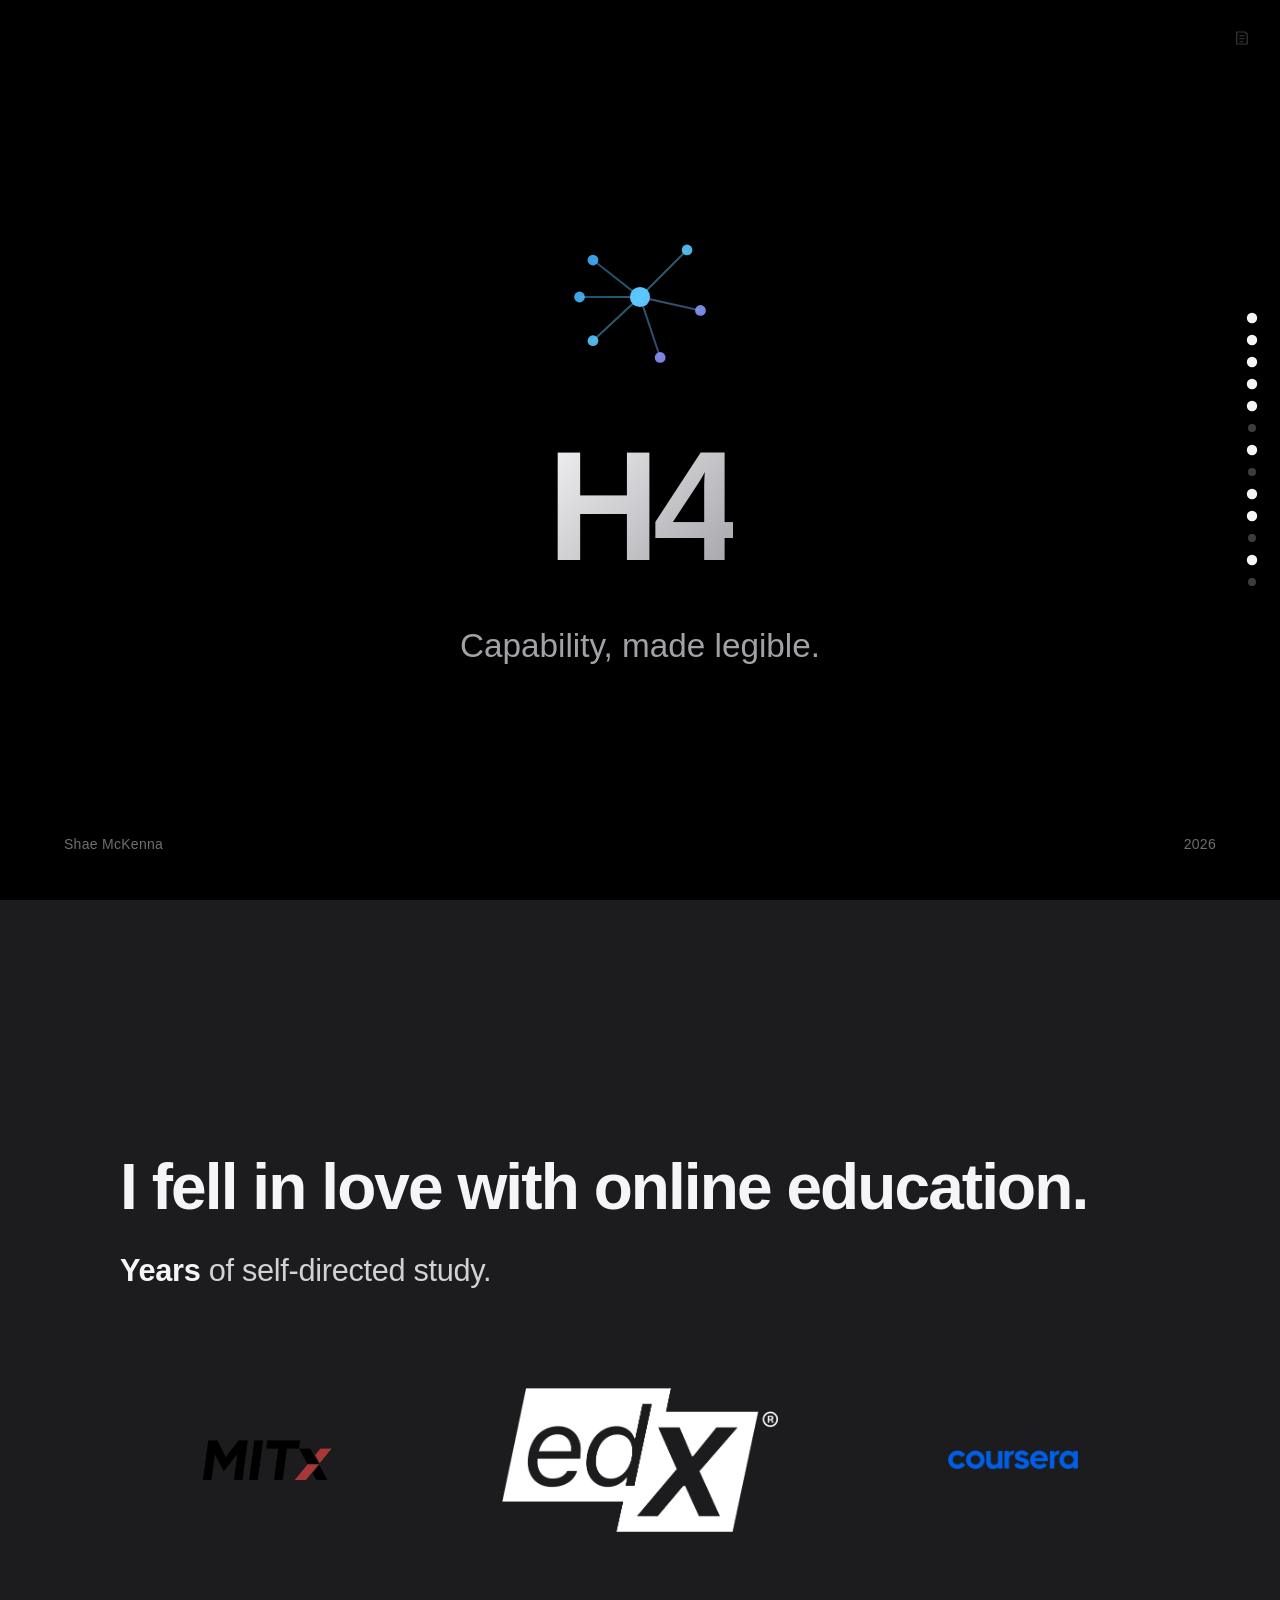
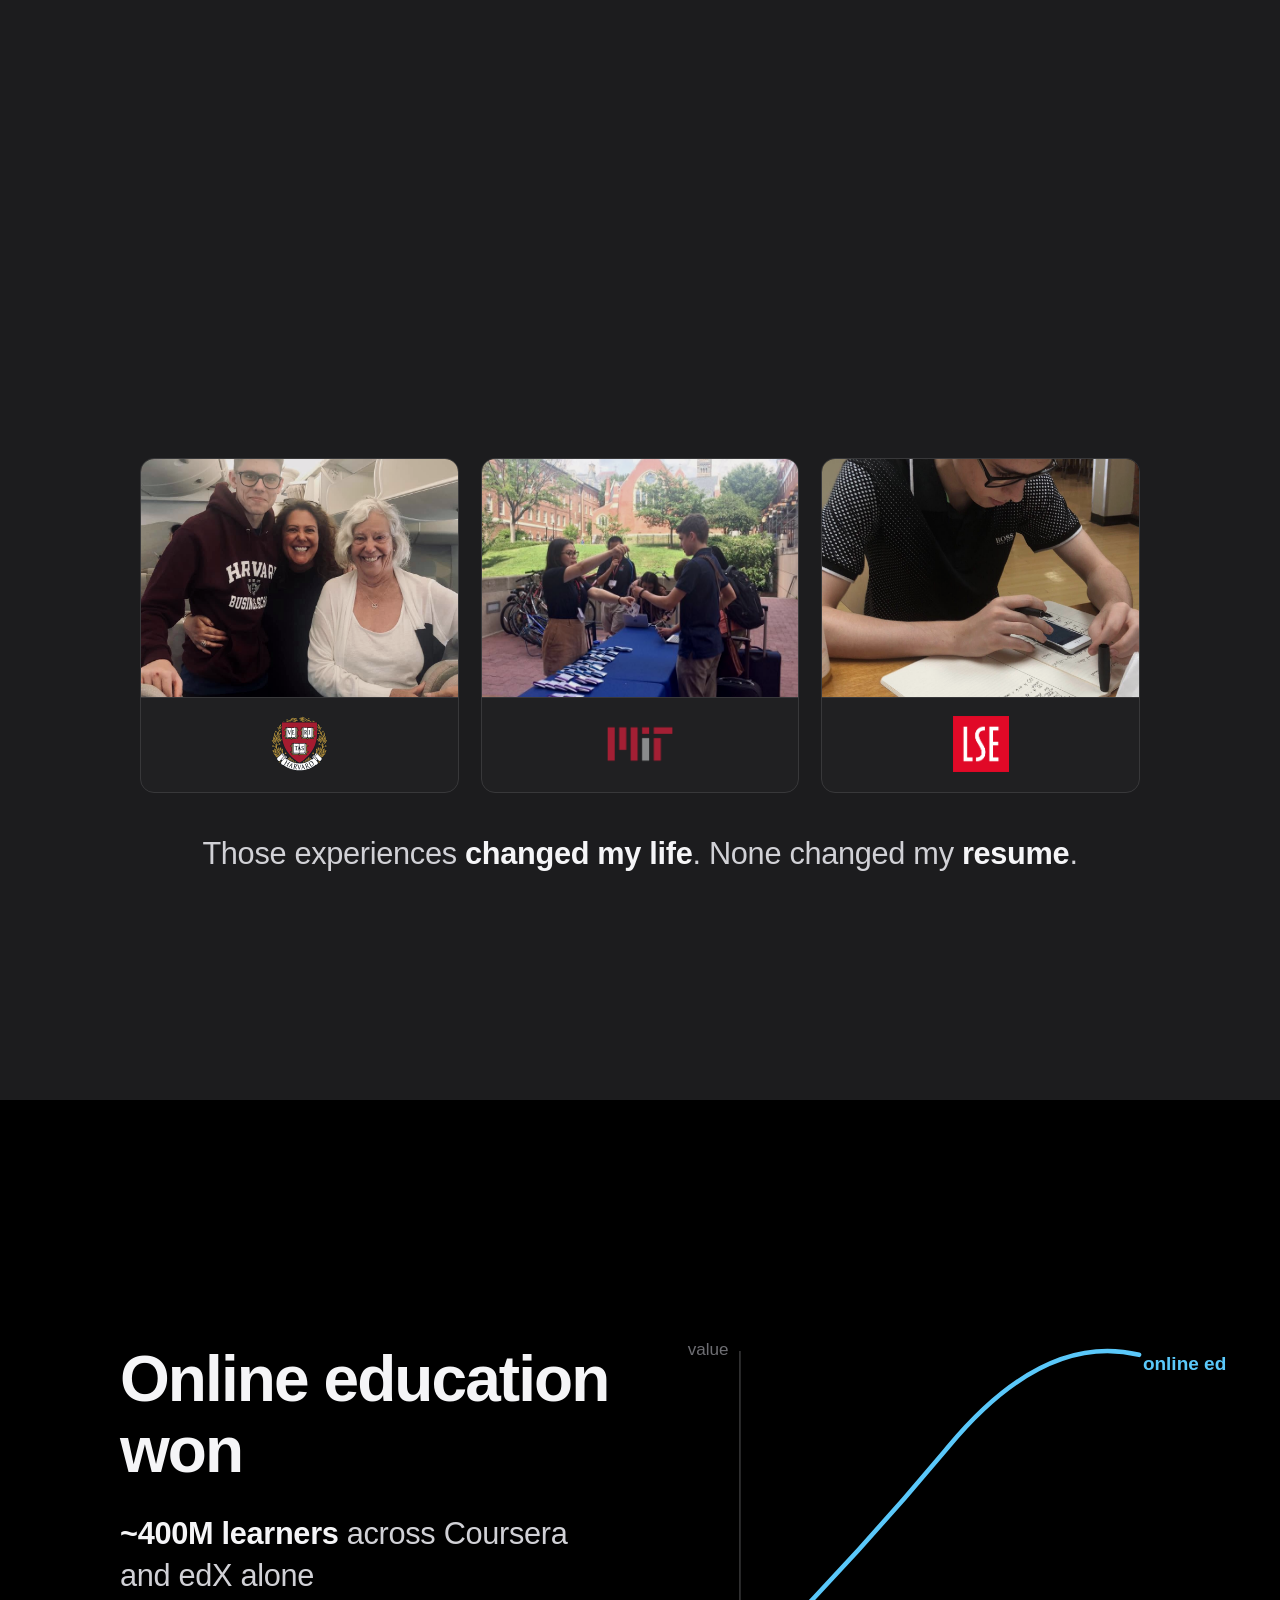
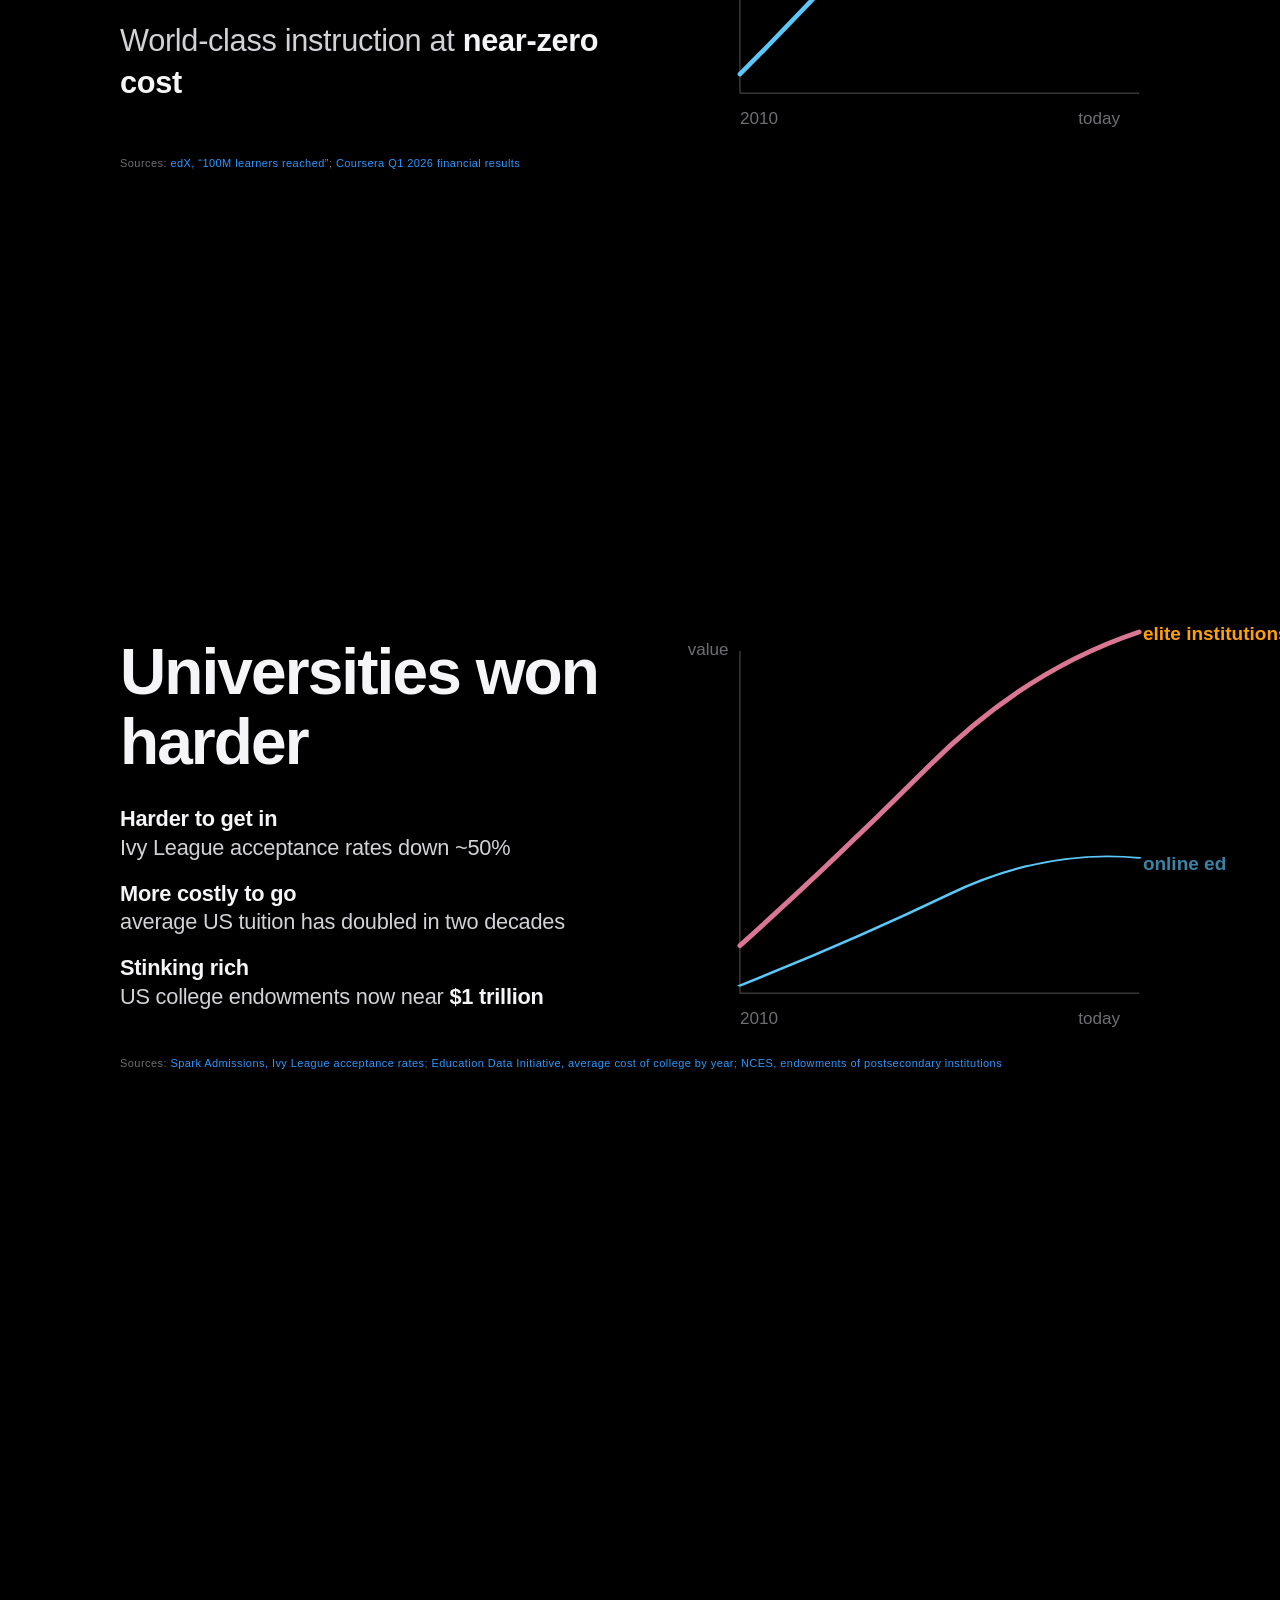
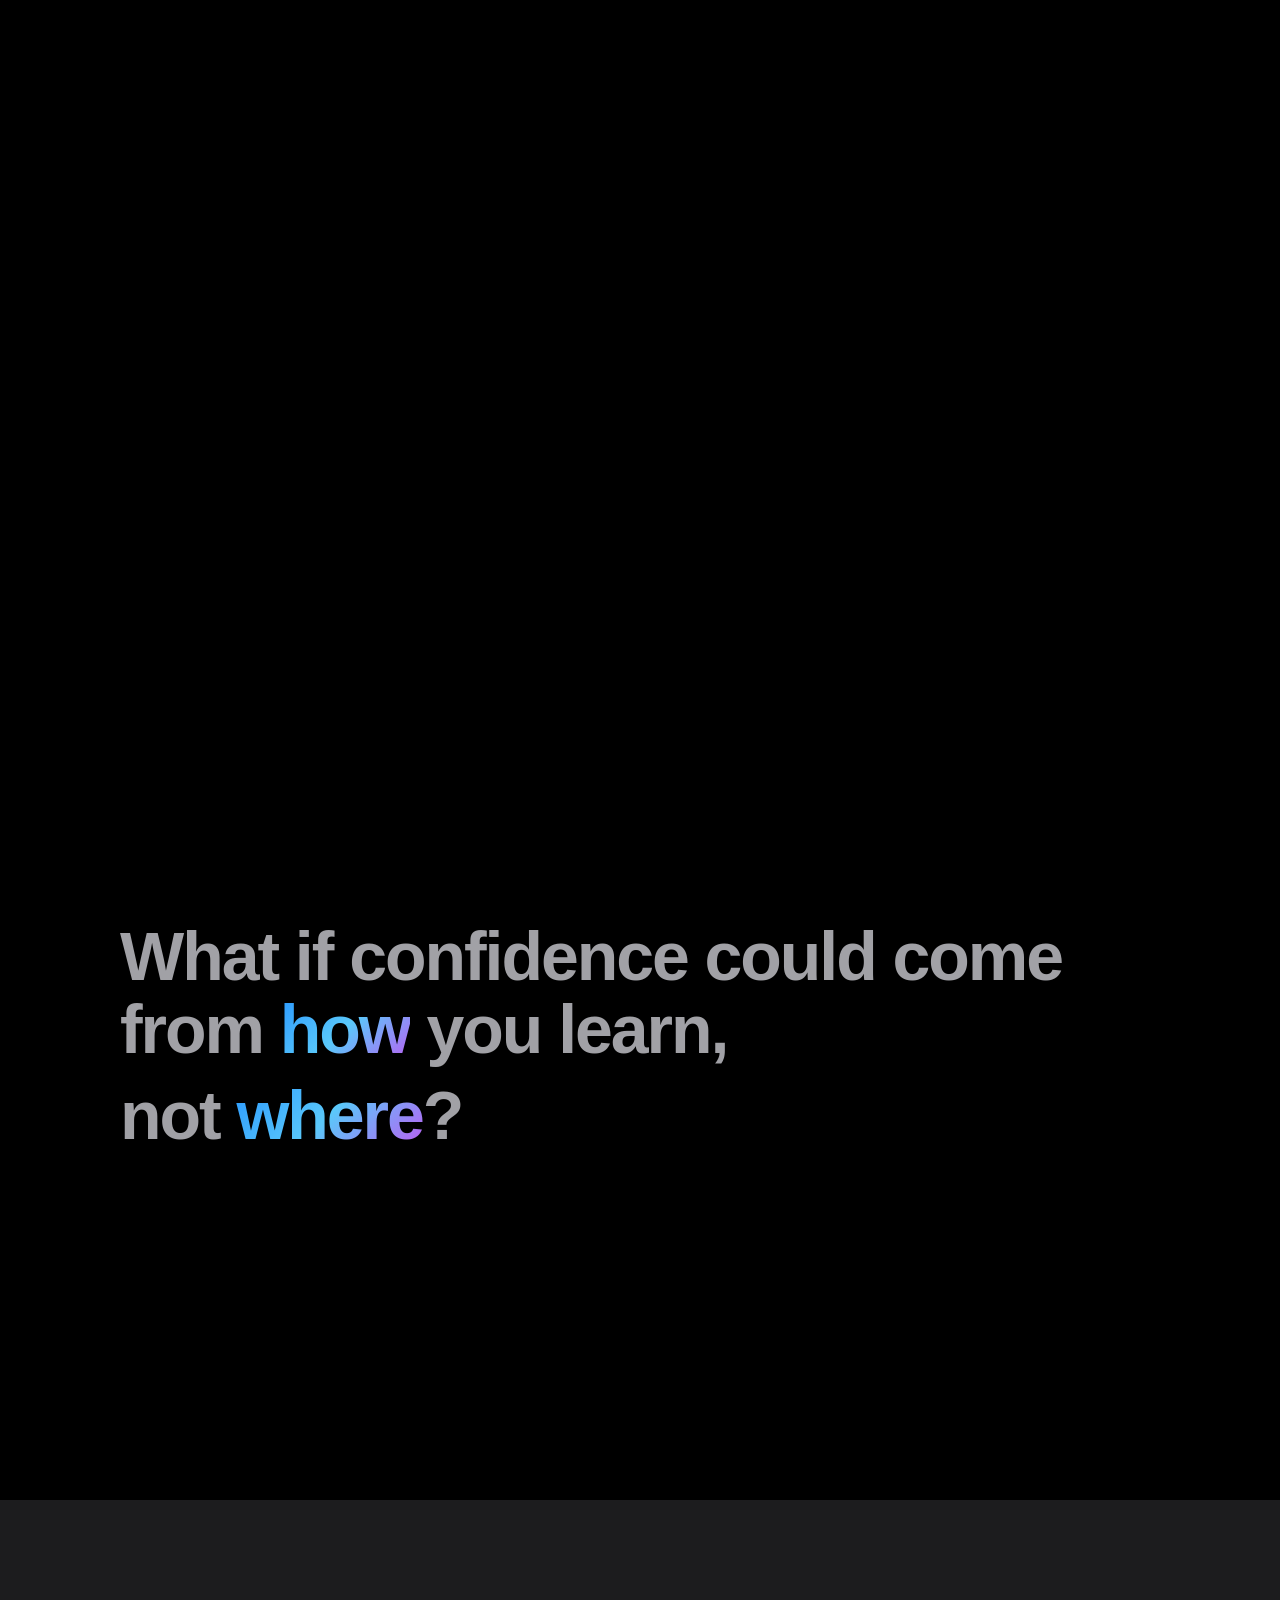
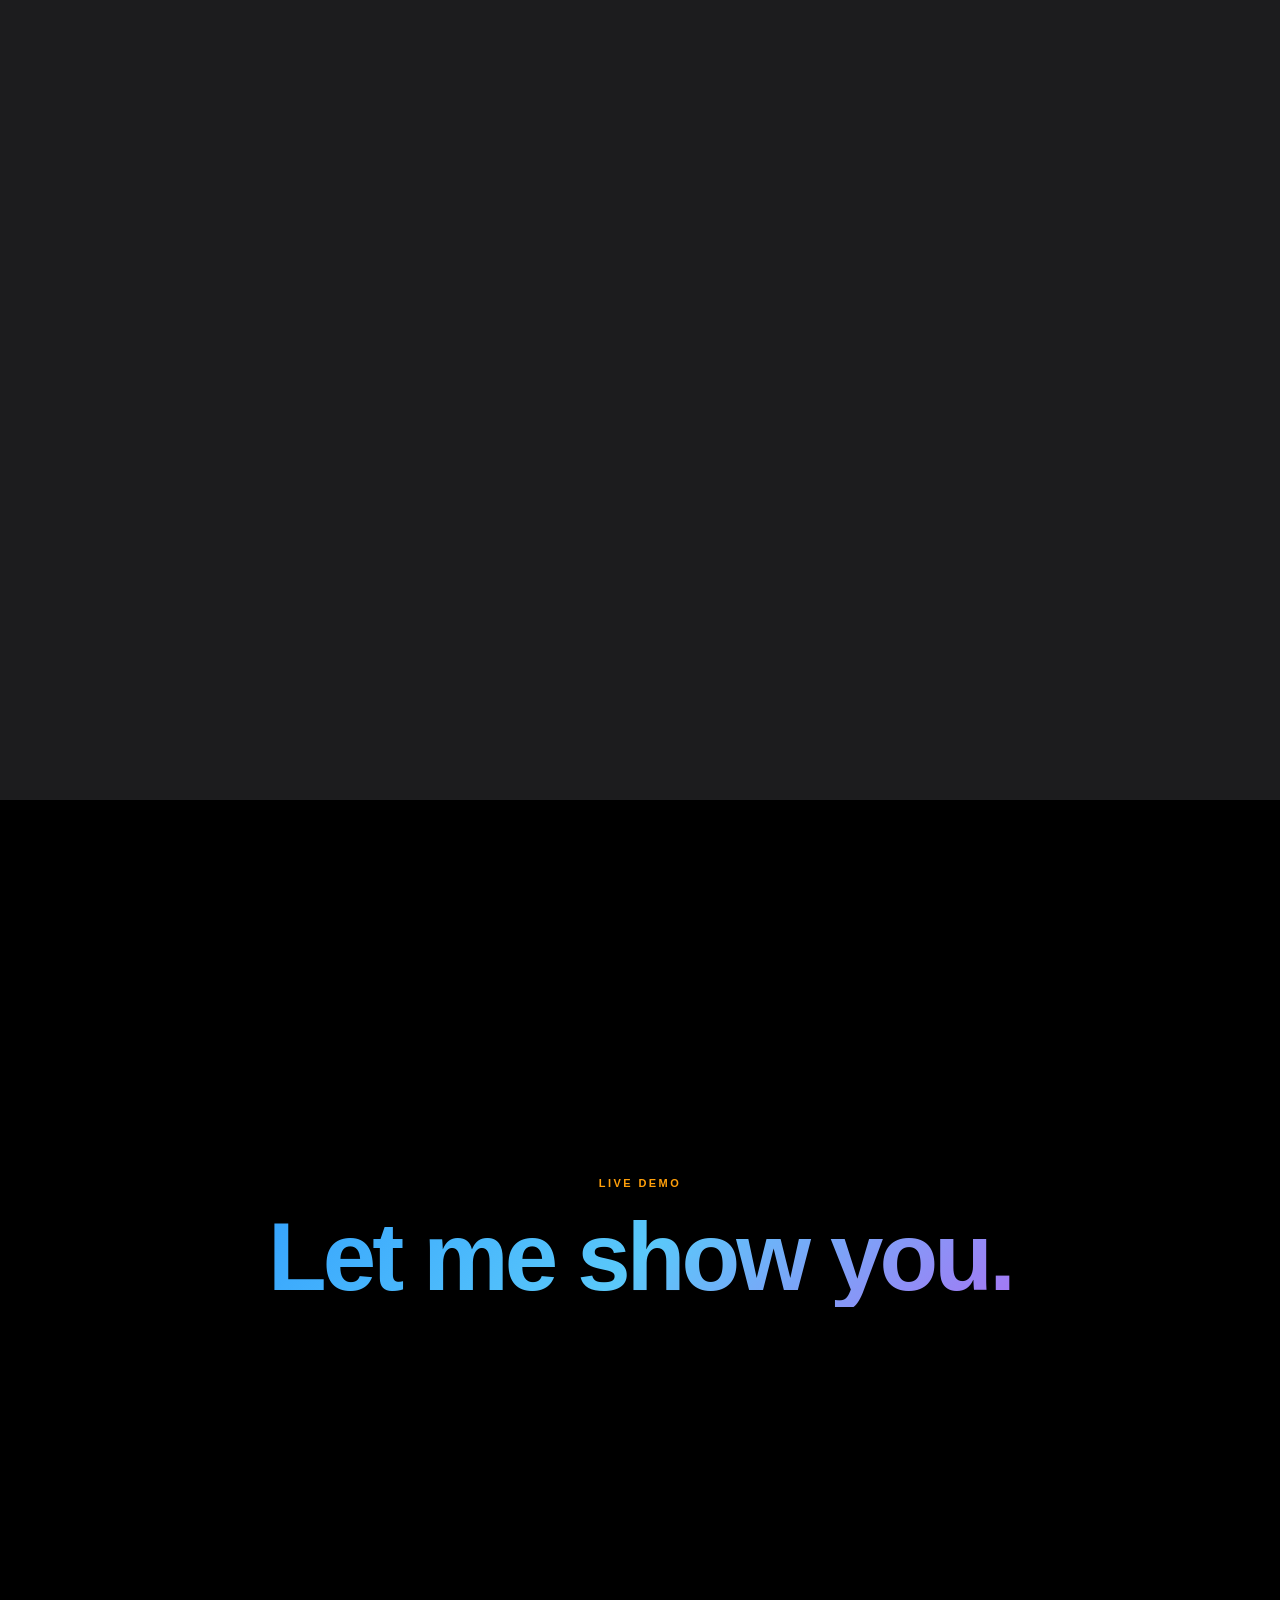
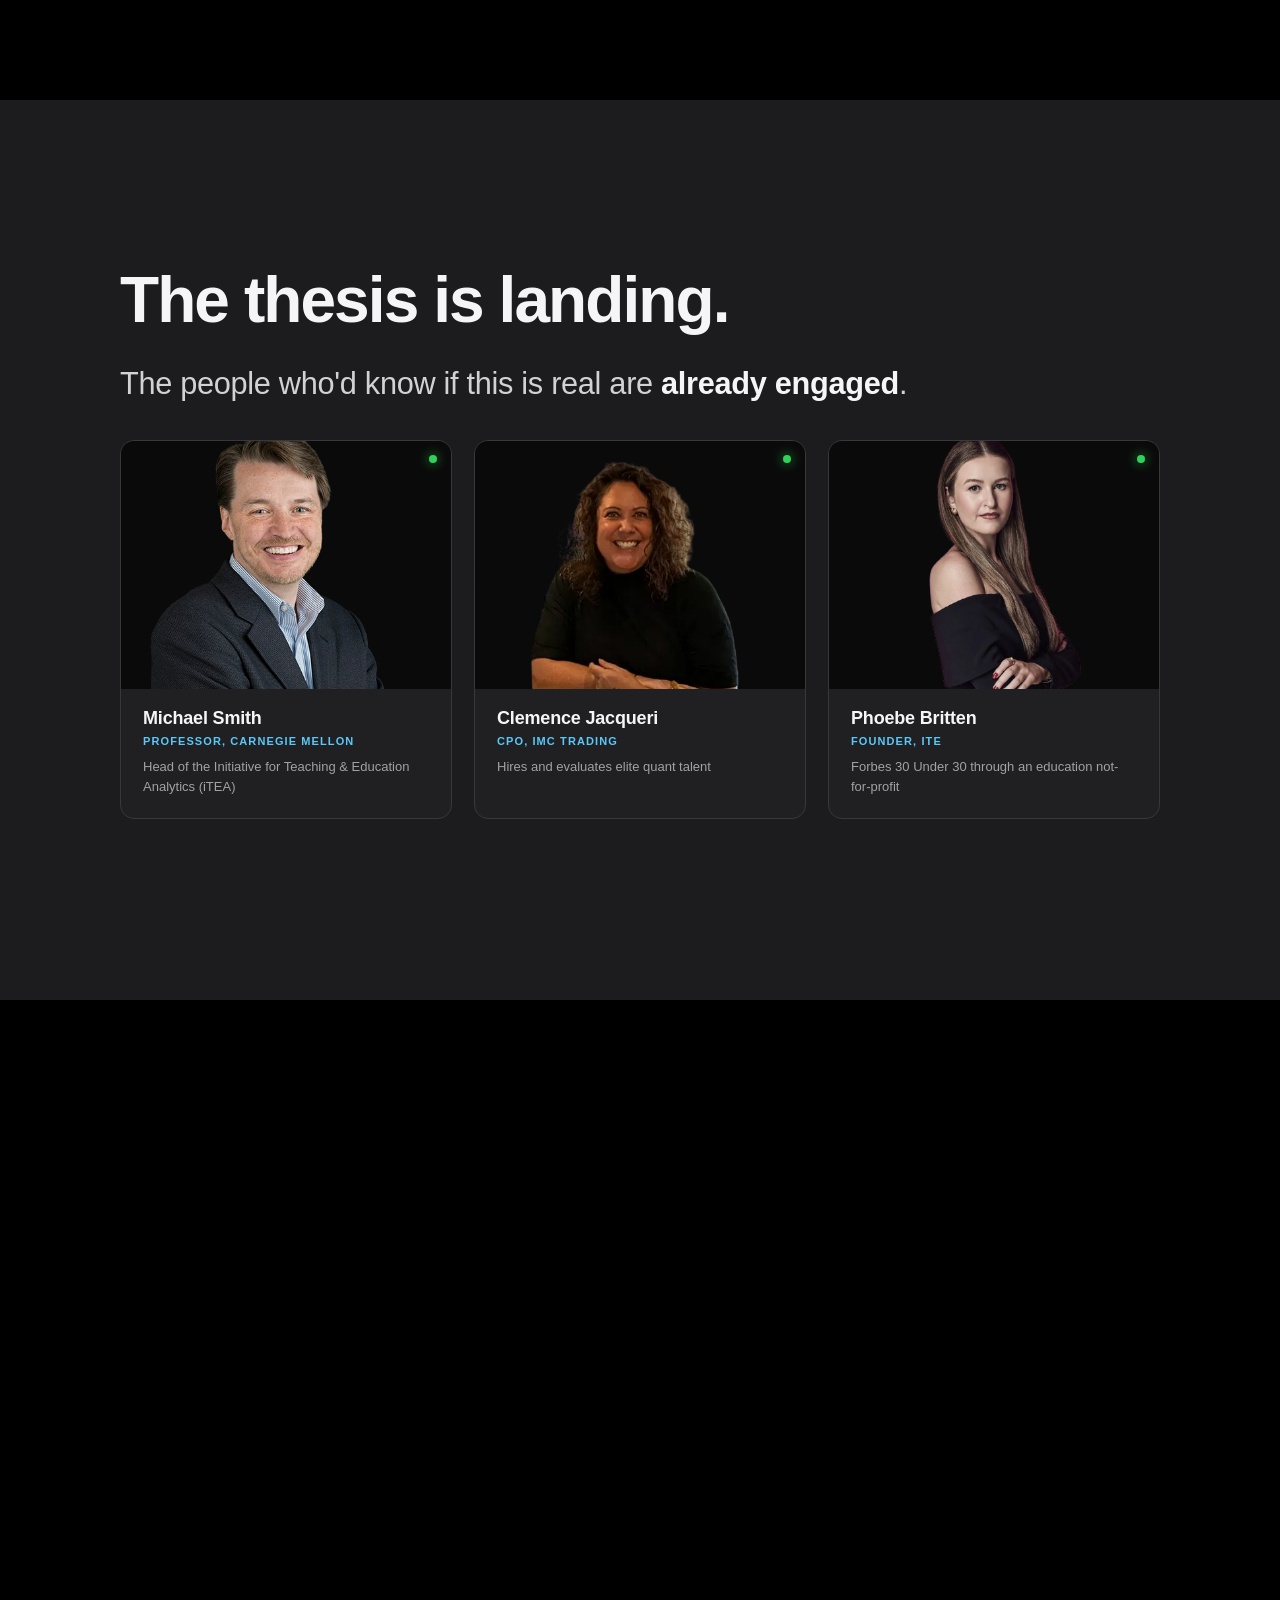
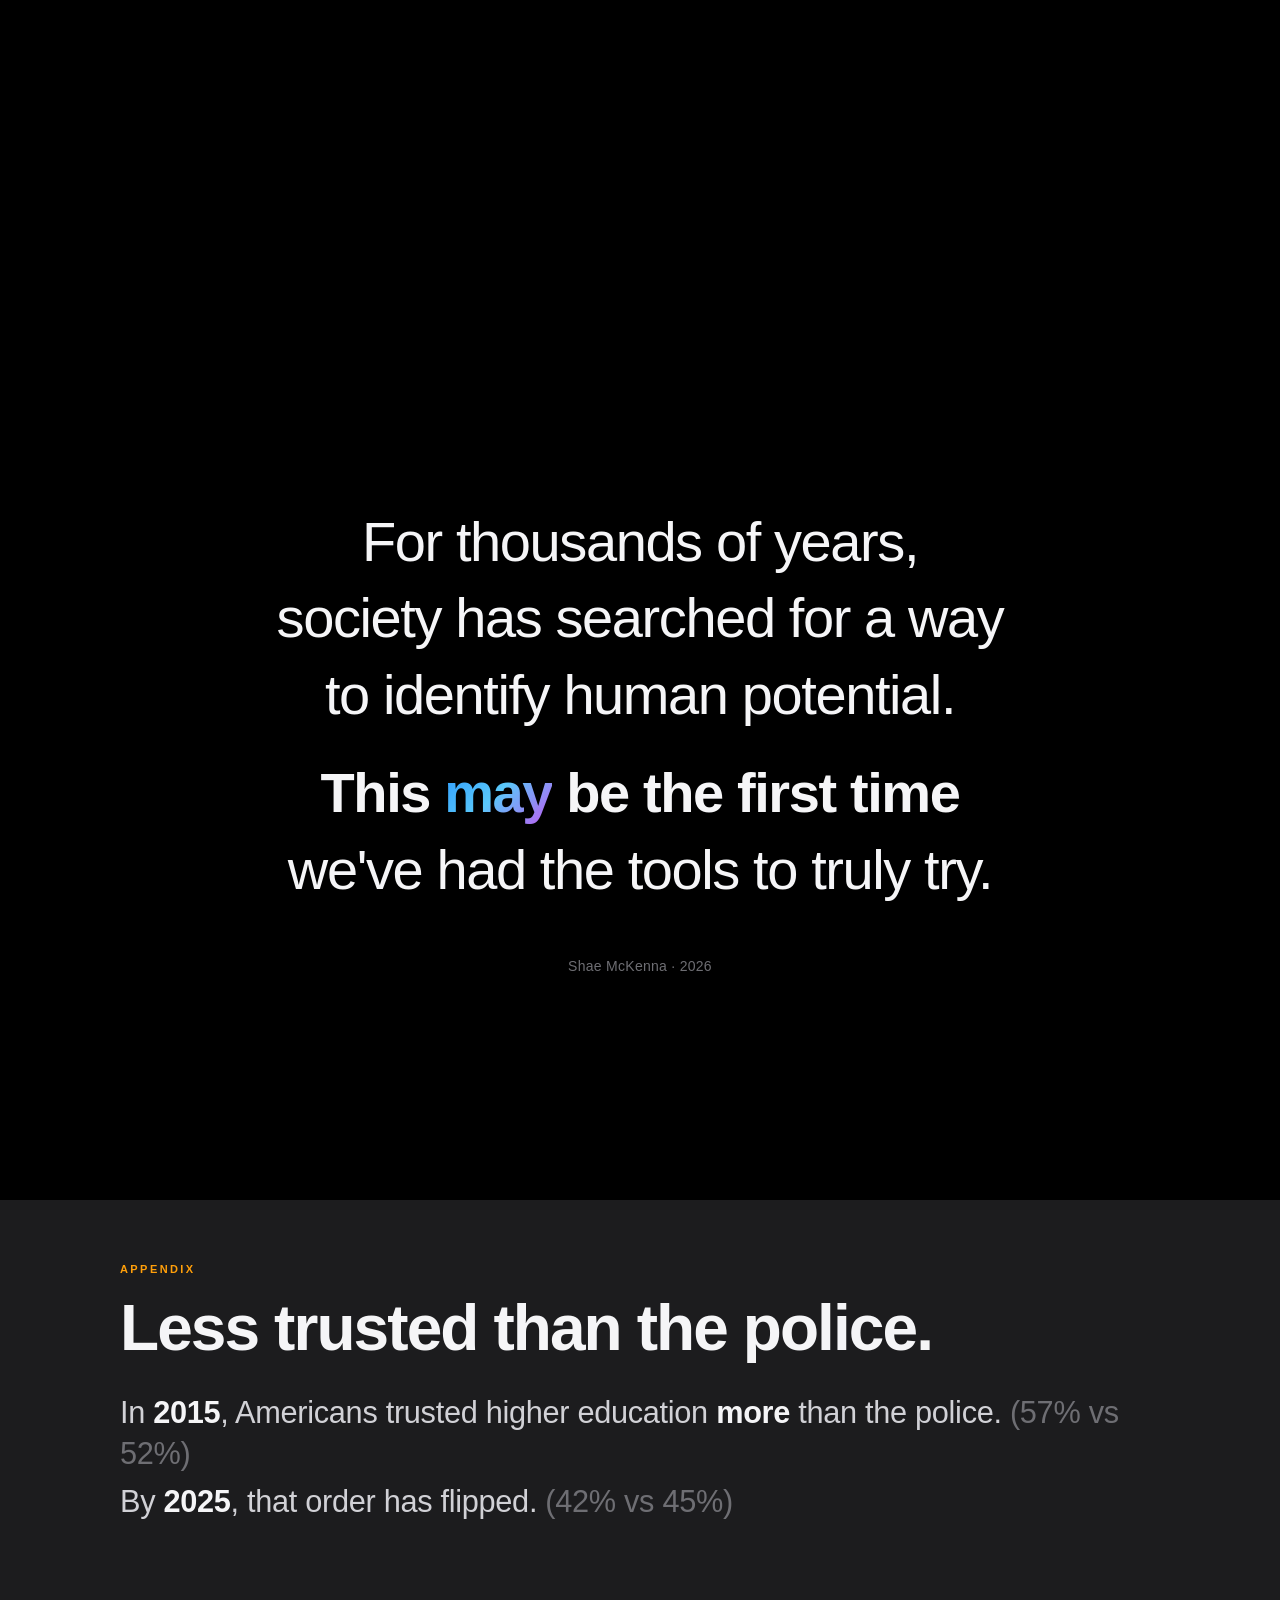
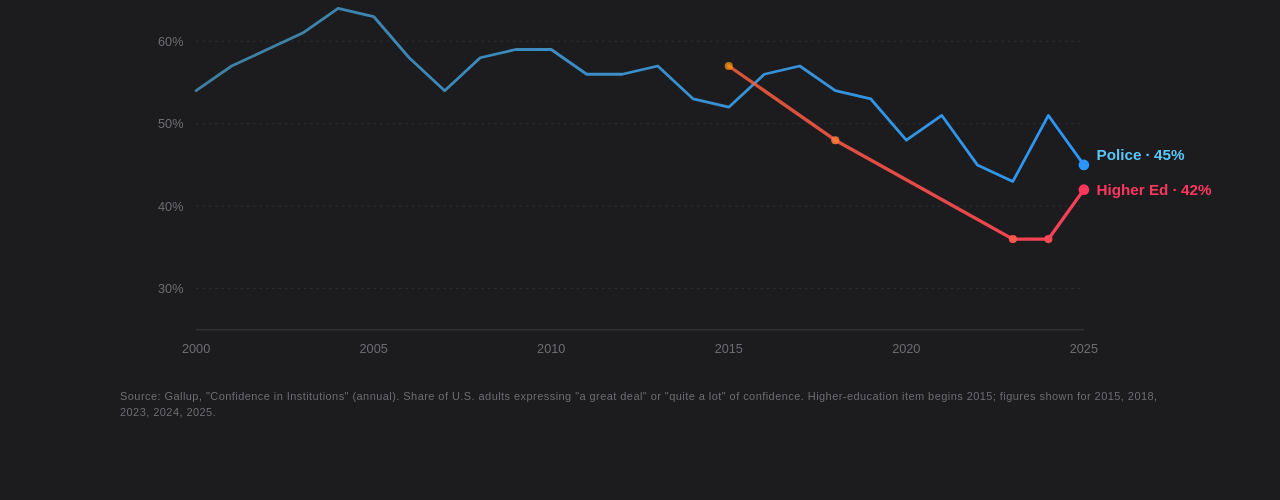
==== commit c95f9d53: "Add major updates to the slide deck" ====
--- a/index.html
+++ b/index.html
@@ -57,7 +57,7 @@
     display: flex;
     align-items: center;
     justify-content: center;
-    padding: 80px 64px;
+    padding: 56px 64px 72px;
     overflow: hidden;
     z-index: 1;
   }
@@ -138,7 +138,8 @@
   .cover { text-align: center; }
   .cover .section-content { display: flex; flex-direction: column; align-items: center; }
   .cover-icon { width: 168px; height: 168px; margin-bottom: 44px; }
-  .cover-icon svg { width: 100%; height: 100%; }
+  .cover-icon svg,
+  .cover-icon img { width: 100%; height: 100%; object-fit: contain; }
   .cover .headline-hero { font-size: clamp(76px, 12.5vw, 156px); letter-spacing: -0.045em; }
   .cover .subhead { text-align: center; margin: 32px auto 0; font-size: clamp(24px, 2.6vw, 34px); max-width: 820px; }
   .cover-meta {
@@ -301,7 +302,8 @@
     transform: scaleY(0.4);
   }
   .section.visible .paradox-chart--b .online-label {
-    opacity: 0.45;
+    transform: translateY(105px);
+    opacity: 0.65;
   }
   .paradox-chart--b .uni-line {
     stroke-dasharray: 400;
@@ -318,6 +320,7 @@
     opacity: 1;
     transition-delay: 2.7s;
   }
+  .paradox-b-lines .slide-line { font-size: clamp(16px, 1.7vw, 22px); line-height: 1.3; }
 
   /* ─────────────────────────────────────────────────────────
      Killer line section — extra-large statement
@@ -339,6 +342,51 @@
     letter-spacing: -0.04em;
     line-height: 1.04;
     margin-bottom: 40px;
+  }
+
+  /* Insight slide — the "what we're building" reveal */
+  .insight-statement {
+    font-size: clamp(36px, 5vw, 64px);
+    font-weight: 600;
+    letter-spacing: -0.03em;
+    line-height: 1.1;
+    color: var(--text-strong);
+    margin: 0 0 64px;
+    max-width: 1080px;
+  }
+  .insight-brand {
+    font-weight: 800;
+    letter-spacing: -0.04em;
+    margin-right: 0.18em;
+  }
+  .insight-lines {
+    display: flex;
+    flex-direction: column;
+    gap: 28px;
+    max-width: 920px;
+  }
+  .insight-line {
+    display: grid;
+    grid-template-columns: 56px 1fr;
+    gap: 24px;
+    align-items: baseline;
+    padding-top: 18px;
+    border-top: 1px solid var(--border);
+  }
+  .insight-num {
+    font-family: -apple-system, sans-serif;
+    font-size: 13px;
+    font-weight: 600;
+    letter-spacing: 0.18em;
+    color: var(--text-mute);
+  }
+  .insight-line p {
+    font-size: clamp(20px, 2.1vw, 28px);
+    font-weight: 500;
+    letter-spacing: -0.01em;
+    line-height: 1.3;
+    color: var(--text);
+    margin: 0;
   }
   .signal-row {
     display: grid;
@@ -492,6 +540,30 @@
      ───────────────────────────────────────────────────────── */
   .closing { text-align: center; }
   .closing .section-content { display: flex; flex-direction: column; align-items: center; }
+  .closing-statement {
+    display: flex;
+    flex-direction: column;
+    gap: 12px;
+    font-size: clamp(34px, 4.4vw, 56px);
+    font-weight: 500;
+    letter-spacing: -0.025em;
+    line-height: 1.15;
+    color: var(--text-strong);
+    margin: 0;
+    max-width: 1100px;
+  }
+  .closing-line {
+    display: block;
+    opacity: 0;
+    transform: translateY(14px);
+    transition: opacity 1.1s ease, transform 1.1s ease;
+  }
+  .closing-line--pivot { margin-top: 22px; font-weight: 600; }
+  .section.visible .closing-line:nth-child(1) { opacity: 1; transform: translateY(0); transition-delay: 0.4s; }
+  .section.visible .closing-line:nth-child(2) { opacity: 1; transform: translateY(0); transition-delay: 0.9s; }
+  .section.visible .closing-line:nth-child(3) { opacity: 1; transform: translateY(0); transition-delay: 1.4s; }
+  .section.visible .closing-line:nth-child(4) { opacity: 1; transform: translateY(0); transition-delay: 2.3s; }
+  .section.visible .closing-line:nth-child(5) { opacity: 1; transform: translateY(0); transition-delay: 2.9s; }
   .closing-meta {
     margin-top: 56px;
     font-size: 14px;
@@ -551,43 +623,57 @@
      ───────────────────────────────────────────────────────── */
   .validator-row {
     display: grid;
-    grid-template-columns: repeat(5, 1fr);
-    gap: 12px;
-    margin-top: 56px;
+    grid-template-columns: repeat(3, 1fr);
+    gap: 22px;
+    margin-top: 36px;
+    max-width: 1080px;
   }
   .validator-card {
-    padding: 26px 18px 20px;
+    padding: 0 0 22px;
     border: 1px solid var(--border);
     border-radius: var(--radius-card);
     background: rgba(255,255,255,0.02);
     display: flex;
     flex-direction: column;
-    gap: 4px;
     transition: border-color 0.4s ease, transform 0.4s ease, background 0.4s ease;
     position: relative;
-    min-height: 168px;
+    overflow: hidden;
   }
   .validator-card:hover {
     border-color: rgba(48,209,88,0.45);
     transform: translateY(-3px);
     background: rgba(48,209,88,0.04);
   }
-  .validator-card::before {
+  .validator-photo {
+    width: 100%;
+    aspect-ratio: 4 / 3;
+    overflow: hidden;
+    background: #0a0a0a;
+    margin-bottom: 18px;
+    position: relative;
+  }
+  .validator-photo img {
+    width: 100%;
+    height: 100%;
+    object-fit: cover;
+    filter: grayscale(12%) brightness(0.95) contrast(1.05);
+  }
+  .validator-photo::after {
     content: "";
     position: absolute;
-    top: 16px; left: 18px;
-    width: 6px; height: 6px;
+    top: 14px; right: 14px;
+    width: 8px; height: 8px;
     border-radius: 50%;
     background: var(--c-green);
-    box-shadow: 0 0 10px rgba(48,209,88,0.7);
+    box-shadow: 0 0 12px rgba(48,209,88,0.8);
   }
   .validator-name {
-    font-size: 16px;
+    font-size: 18px;
     font-weight: 600;
     color: var(--text-strong);
     letter-spacing: -0.01em;
-    margin-top: 14px;
     line-height: 1.25;
+    padding: 0 22px;
   }
   .validator-tag {
     font-size: 11px;
@@ -595,13 +681,15 @@
     letter-spacing: 0.1em;
     text-transform: uppercase;
     font-weight: 600;
-    margin-top: 4px;
+    margin-top: 6px;
+    padding: 0 22px;
   }
   .validator-detail {
-    font-size: 12px;
+    font-size: 13px;
     color: var(--text-mute-2);
-    line-height: 1.45;
-    margin-top: 8px;
+    line-height: 1.5;
+    margin-top: 10px;
+    padding: 0 22px;
   }
   .validator-row .validator-card {
     opacity: 0;
@@ -609,10 +697,8 @@
     transition: opacity 0.7s ease, transform 0.7s ease, border-color 0.4s ease, background 0.4s ease;
   }
   .section.visible .validator-row .validator-card:nth-child(1) { opacity: 1; transform: translateY(0); transition-delay: 0.5s; }
-  .section.visible .validator-row .validator-card:nth-child(2) { opacity: 1; transform: translateY(0); transition-delay: 0.65s; }
-  .section.visible .validator-row .validator-card:nth-child(3) { opacity: 1; transform: translateY(0); transition-delay: 0.8s; }
-  .section.visible .validator-row .validator-card:nth-child(4) { opacity: 1; transform: translateY(0); transition-delay: 0.95s; }
-  .section.visible .validator-row .validator-card:nth-child(5) { opacity: 1; transform: translateY(0); transition-delay: 1.1s; }
+  .section.visible .validator-row .validator-card:nth-child(2) { opacity: 1; transform: translateY(0); transition-delay: 0.7s; }
+  .section.visible .validator-row .validator-card:nth-child(3) { opacity: 1; transform: translateY(0); transition-delay: 0.9s; }
 
   /* ─────────────────────────────────────────────────────────
      Appendix — trust chart
@@ -805,7 +891,8 @@
     .platform-hero { grid-template-columns: 1fr; gap: 56px; margin-top: 64px; }
     .platform-hero-item img { max-height: 96px; }
     .platform-screens { grid-template-columns: 1fr; gap: 16px; }
-    .validator-row { grid-template-columns: repeat(2, 1fr); }
+    .validator-row { grid-template-columns: 1fr; gap: 18px; }
+    .validator-photo { aspect-ratio: 16 / 10; }
     .paradox-layout, .diptych { grid-template-columns: 1fr; }
     .nav { right: 12px; gap: 10px; }
     .notes-overlay { width: calc(100vw - 40px); right: 20px; }
@@ -882,9 +969,9 @@
      ═══════════════════════════════════════════════════════════ -->
 <section class="section section--gray" data-section data-label="Self-taught" data-notes="self-taught">
   <div class="section-content stagger">
-    <h2 class="headline-large">From the time I was ten.</h2>
-    <div class="slide-lines">
-      <p class="slide-line">Online platforms. <span class="em">Years</span> of self-directed study.</p>
+    <h2 class="headline-large">I fell in love with online education.</h2>
+    <div class="slide-lines" style="gap: 24px;">
+      <p class="slide-line"><span class="em">Years</span> of self-directed study.</p>
     </div>
 
     <!--
@@ -913,9 +1000,7 @@
      2B. PERSONAL CONTRADICTION  (in-person at 16, then the punch)
      ═══════════════════════════════════════════════════════════ -->
 <section class="section section--gray" data-section data-label="A Contradiction" data-notes="contradiction">
-  <div class="section-content stagger">
-    <h2 class="headline-large">By the time I was sixteen, I'd been to Harvard, MIT, and LSE.</h2>
-
+  <div class="section-content stagger" style="display: flex; flex-direction: column; align-items: center; text-align: center;">
     <div class="institution-row">
       <div class="inst-tile">
         <div class="inst-photo">
@@ -943,7 +1028,7 @@
       </div>
     </div>
 
-    <div class="slide-lines">
+    <div class="slide-lines" style="margin-top: 40px;">
       <p class="slide-line">Those experiences <span class="em">changed my life</span>. None changed my <span class="em">resume</span>.</p>
     </div>
   </div>
@@ -960,10 +1045,10 @@
   <div class="section-content">
     <div class="paradox-layout">
       <div class="paradox-text stagger">
-        <h2 class="headline-large">Online education won.</h2>
-        <div class="slide-lines">
-          <p class="slide-line">Coursera. edX. MITx. <span class="em">Free knowledge for all</span>.</p>
-          <p class="slide-line"><span class="em">Anyone</span> could learn <span class="em">anything</span>.</p>
+        <h2 class="headline-large">Online education won</h2>
+        <div class="slide-lines" style="gap: 24px;">
+          <p class="slide-line"><span class="em">~400M learners</span> across Coursera and edX alone</p>
+          <p class="slide-line">World-class instruction at <span class="em">near-zero cost</span></p>
         </div>
       </div>
       <div class="paradox-vis">
@@ -975,13 +1060,14 @@
           <text x="14" y="22" fill="#6e6e73" font-size="9" font-family="-apple-system, sans-serif" text-anchor="end">value</text>
 
           <g class="online-line-wrap">
-            <path class="online-line" d="M 20 190 Q 80 130, 130 70 T 230 25"
+            <path class="online-line" d="M 20 190 Q 80 130, 130 70 T 230 22"
                   stroke="#5ac8fa" stroke-width="2.4" fill="none" stroke-linecap="round"/>
           </g>
-          <text class="online-label" x="232" y="27" fill="#5ac8fa" font-size="10" font-family="-apple-system, sans-serif" font-weight="600">online ed</text>
+          <text class="online-label" x="232" y="30" fill="#5ac8fa" font-size="10" font-family="-apple-system, sans-serif" font-weight="600">online ed</text>
         </svg>
       </div>
     </div>
+    <p class="chart-source">Sources: <a href="https://www.edx.org/resources/edx-reaches-100m-learners" target="_blank" rel="noopener">edX, &ldquo;100M learners reached&rdquo;</a>; <a href="https://investor.coursera.com/news/news-details/2026/Coursera-Reports-First-Quarter-2026-Financial-Results/default.aspx" target="_blank" rel="noopener">Coursera Q1 2026 financial results</a></p>
   </div>
 </section>
 
@@ -995,10 +1081,11 @@
   <div class="section-content">
     <div class="paradox-layout">
       <div class="paradox-text stagger">
-        <h2 class="headline-large">Universities won harder.</h2>
-        <div class="slide-lines">
-          <p class="slide-line"><span class="em">More expensive</span>. <span class="em">Harder</span> to get into.</p>
-          <p class="slide-line">Stanford. Harvard. MIT — <span class="em">more valuable than ever</span>.</p>
+        <h2 class="headline-large">Universities won harder</h2>
+        <div class="slide-lines paradox-b-lines" style="gap: 18px;">
+          <p class="slide-line"><span class="em">Harder to get in</span><br>Ivy League acceptance rates down ~50%</p>
+          <p class="slide-line"><span class="em">More costly to go</span><br>average US tuition has doubled in two decades</p>
+          <p class="slide-line"><span class="em">Stinking rich</span><br>US college endowments now near <span class="em">$1 trillion</span></p>
         </div>
       </div>
       <div class="paradox-vis">
@@ -1011,14 +1098,14 @@
 
           <!-- same online curve as slide A; gets visually compressed by the wrapper transform -->
           <g class="online-line-wrap">
-            <path class="online-line" d="M 20 190 Q 80 130, 130 70 T 230 25"
+            <path class="online-line" d="M 20 190 Q 80 130, 130 70 T 230 22"
                   stroke="#5ac8fa" stroke-width="2.4" fill="none" stroke-linecap="round"/>
           </g>
-          <text class="online-label" x="232" y="27" fill="#5ac8fa" font-size="10" font-family="-apple-system, sans-serif" font-weight="600">online ed</text>
-
-          <!-- universities curve, draws in after the rescale settles -->
+          <text class="online-label" x="232" y="30" fill="#5ac8fa" font-size="10" font-family="-apple-system, sans-serif" font-weight="600">online ed</text>
+
+          <!-- universities curve: original S-shape, kept lifting at the top (no taper) -->
           <g class="uni-line-wrap">
-            <path class="uni-line" d="M 20 175 Q 70 100, 120 50 T 230 12"
+            <path class="uni-line" d="M 20 175 Q 70 130, 120 80 T 230 10"
                   stroke="url(#paraGradB)" stroke-width="2.6" fill="none" stroke-linecap="round"/>
           </g>
           <text class="uni-label" x="232" y="14" fill="#ff9f0a" font-size="10" font-family="-apple-system, sans-serif" font-weight="600">elite institutions</text>
@@ -1032,6 +1119,7 @@
         </svg>
       </div>
     </div>
+    <p class="chart-source">Sources: <a href="https://www.sparkadmissions.com/blog/ivy-league-acceptance-rates/" target="_blank" rel="noopener">Spark Admissions, Ivy League acceptance rates</a>; <a href="https://educationdata.org/average-cost-of-college-by-year" target="_blank" rel="noopener">Education Data Initiative, average cost of college by year</a>; <a href="https://nces.ed.gov/fastfacts/display.asp?id=73" target="_blank" rel="noopener">NCES, endowments of postsecondary institutions</a></p>
   </div>
 </section>
 
@@ -1040,11 +1128,21 @@
      ═══════════════════════════════════════════════════════════ -->
 <section class="section section--black killer" data-section data-label="The Credential" data-notes="credential">
   <div class="section-content stagger">
-    <h2 class="killer-headline">Education was never just instruction.</h2>
-    <h2 class="killer-punch gradient-accent">It was the credential.</h2>
-    <div class="slide-lines">
-      <p class="slide-line">And the credential is <span class="em">trust</span>.</p>
-    </div>
+    <h2 class="killer-headline">The most valuable thing a university produces</h2>
+    <h2 class="killer-headline" style="margin-top: 8px;">isn't knowledge.</h2>
+    <h2 class="killer-punch gradient-accent">It's confidence.</h2>
+  </div>
+</section>
+
+<!-- ═══════════════════════════════════════════════════════════
+     3D. THE QUESTION  —  bridge from "they sell confidence" to
+     "we can produce it differently". Threads "confidence" forward
+     and primes slide 4 by introducing "how you learn" lexically.
+     ═══════════════════════════════════════════════════════════ -->
+<section class="section section--black killer" data-section data-label="The Question" data-notes="question">
+  <div class="section-content stagger">
+    <h2 class="killer-headline">What if confidence could come from <span class="gradient-accent">how</span> you learn,</h2>
+    <h2 class="killer-headline" style="margin-top: 8px;">not <span class="gradient-accent">where</span>?</h2>
   </div>
 </section>
 
@@ -1053,105 +1151,36 @@
      ═══════════════════════════════════════════════════════════ -->
 <section class="section section--gray killer" data-section data-label="The Insight" data-notes="insight">
   <div class="section-content stagger">
-    <h2 class="killer-headline">The problem isn't delivering knowledge.</h2>
-    <h2 class="killer-punch gradient-accent">It's making capability legible.</h2>
-    <div class="slide-lines">
-      <p class="slide-line">Credentials are <span class="em">compressed summaries</span> of learning.</p>
-      <p class="slide-line">AI lets us observe the <span class="em">learning itself</span>.</p>
-    </div>
-    <div class="signal-row">
-      <div class="signal-chip">
-        <div class="signal-chip-name">Curiosity</div>
-        <div class="signal-chip-desc">what they pursue</div>
+    <p class="insight-statement">
+      <span class="insight-brand gradient-accent">H4</span> turns how a person learns into <span class="em">confidence</span> in what they can do.
+    </p>
+    <div class="insight-lines">
+      <div class="insight-line">
+        <span class="insight-num">01</span>
+        <p>A living model of how a person learns, and what they could become.</p>
       </div>
-      <div class="signal-chip">
-        <div class="signal-chip-name">Adaptation</div>
-        <div class="signal-chip-desc">how they recover</div>
+      <div class="insight-line">
+        <span class="insight-num">02</span>
+        <p>Capability read from process, not measured from outputs.</p>
       </div>
-      <div class="signal-chip">
-        <div class="signal-chip-name">Velocity</div>
-        <div class="signal-chip-desc">how fast they grow</div>
-      </div>
-      <div class="signal-chip">
-        <div class="signal-chip-name">Transfer</div>
-        <div class="signal-chip-desc">how far it carries</div>
+      <div class="insight-line">
+        <span class="insight-num">03</span>
+        <p>Infrastructure that converts learning activity into verifiable confidence.</p>
       </div>
     </div>
   </div>
 </section>
 
 <!-- ═══════════════════════════════════════════════════════════
-     5. SAME SCORE. DIFFERENT LEARNERS.  (1:30 – 2:30)
+     5. LIVE DEMO  (1:30 – 2:30)
+     Placeholder slide while the live demo runs. Old diptych content
+     (Student A / Student B comparison + verdict) is in git history if
+     ever needed as a fallback.
      ═══════════════════════════════════════════════════════════ -->
-<section class="section section--black" data-section data-label="The Demo" data-notes="demo">
-  <div class="section-content stagger">
-    <h2 class="headline-large">Same score. Different learners.</h2>
-    <div class="slide-lines">
-      <p class="slide-line">Two students. <span class="em">Same problem. Same final answer.</span></p>
-      <p class="slide-line">One reaches it through <span class="em">analogy</span>. The other through <span class="em">repetition</span>.</p>
-    </div>
-
-    <div class="diptych">
-      <!-- Student A -->
-      <div class="diptych-pane left">
-        <div class="diptych-label">Student A</div>
-        <div class="diptych-name">Reasons by analogy.</div>
-        <div class="diptych-trajectory">
-          <svg viewBox="0 0 220 110" fill="none" aria-hidden="true">
-            <line x1="10" y1="100" x2="210" y2="100" stroke="#38383a" stroke-width="0.5"/>
-            <path class="traj-path" d="M 10 95 Q 30 60, 60 70 T 110 50 Q 140 35, 170 25 T 210 18"
-                  stroke="url(#trajA)" stroke-width="2.2" fill="none" stroke-linecap="round"/>
-            <defs>
-              <linearGradient id="trajA" x1="0" y1="100" x2="220" y2="0">
-                <stop offset="0" stop-color="#2997ff"/>
-                <stop offset="1" stop-color="#5ac8fa"/>
-              </linearGradient>
-            </defs>
-            <circle cx="210" cy="18" r="3" fill="#5ac8fa"/>
-          </svg>
-        </div>
-        <ul class="diptych-traits">
-          <li><span class="trait-name">Rapid abstraction</span><span class="trait-strength">High</span></li>
-          <li><span class="trait-name">Strong transfer</span><span class="trait-strength">High</span></li>
-          <li><span class="trait-name">High curiosity</span><span class="trait-strength">High</span></li>
-          <li><span class="trait-name">Moderate persistence</span><span class="trait-strength">Med</span></li>
-        </ul>
-        <span class="diptych-tag">Capability View</span>
-      </div>
-
-      <!-- Student B -->
-      <div class="diptych-pane right">
-        <div class="diptych-label">Student B</div>
-        <div class="diptych-name">Builds through repetition.</div>
-        <div class="diptych-trajectory">
-          <svg viewBox="0 0 220 110" fill="none" aria-hidden="true">
-            <line x1="10" y1="100" x2="210" y2="100" stroke="#38383a" stroke-width="0.5"/>
-            <path class="traj-path" d="M 10 95 L 30 80 L 38 88 L 60 70 L 70 78 L 95 60 L 110 66 L 140 45 L 155 50 L 180 30 L 195 34 L 210 18"
-                  stroke="url(#trajB)" stroke-width="2.2" fill="none" stroke-linecap="round" stroke-linejoin="round"/>
-            <defs>
-              <linearGradient id="trajB" x1="0" y1="100" x2="220" y2="0">
-                <stop offset="0" stop-color="#bf5af2"/>
-                <stop offset="1" stop-color="#ff375f"/>
-              </linearGradient>
-            </defs>
-            <circle cx="210" cy="18" r="3" fill="#bf5af2"/>
-          </svg>
-        </div>
-        <ul class="diptych-traits">
-          <li><span class="trait-name">Steady persistence</span><span class="trait-strength">High</span></li>
-          <li><span class="trait-name">Strong recall</span><span class="trait-strength">High</span></li>
-          <li><span class="trait-name">Methodical pace</span><span class="trait-strength">Med</span></li>
-          <li><span class="trait-name">Lower transfer</span><span class="trait-strength">Low</span></li>
-        </ul>
-        <span class="diptych-tag">Capability View</span>
-      </div>
-    </div>
-
-    <div class="verdict">
-      Both score <span class="em">8 out of 10</span>.
-      <span class="verdict-sep"></span>
-      Traditional education says they're identical. <span class="em">We don't.</span>
-    </div>
+<section class="section section--black" data-section data-label="Live Demo" data-notes="demo">
+  <div class="section-content stagger" style="text-align: center; align-items: center;">
+    <div class="appendix-eyebrow">Live Demo</div>
+    <h2 class="headline-hero gradient-accent">Let me show you.</h2>
   </div>
 </section>
 
@@ -1162,35 +1191,33 @@
   <div class="section-content stagger">
     <h2 class="headline-large">The thesis is landing.</h2>
     <div class="slide-lines">
-      <p class="slide-line">No users. No revenue. <span class="em">Not yet.</span></p>
-      <p class="slide-line">But the people who'd know if this is real are <span class="em">already engaged</span>.</p>
+      <p class="slide-line">The people who'd know if this is real are <span class="em">already engaged</span>.</p>
     </div>
 
     <div class="validator-row">
       <div class="validator-card">
-        <div class="validator-name">Sendhil Mullainathan</div>
-        <div class="validator-tag">MIT</div>
-        <div class="validator-detail">Behavioral economics &amp; machine learning</div>
+        <div class="validator-photo">
+          <img src="assets/michael_smith.png" alt="Michael Smith" style="object-position: center 25%;">
+        </div>
+        <div class="validator-name">Michael Smith</div>
+        <div class="validator-tag">Professor, Carnegie Mellon</div>
+        <div class="validator-detail">Head of the Initiative for Teaching &amp; Education Analytics (iTEA)</div>
       </div>
       <div class="validator-card">
-        <div class="validator-name">Michael Smith</div>
-        <div class="validator-tag">Carnegie Mellon</div>
-        <div class="validator-detail">Information systems &amp; digital markets</div>
+        <div class="validator-photo">
+          <img src="assets/clemence_jacqueri.png" alt="Clemence Jacqueri">
+        </div>
+        <div class="validator-name">Clemence Jacqueri</div>
+        <div class="validator-tag">CPO, IMC Trading</div>
+        <div class="validator-detail">Hires and evaluates elite quant talent</div>
       </div>
       <div class="validator-card">
-        <div class="validator-name">CHRO, IMC Trading</div>
-        <div class="validator-tag">Industry</div>
-        <div class="validator-detail">Hiring quant talent where capability matters more than the credential</div>
-      </div>
-      <div class="validator-card">
-        <div class="validator-name">Lecturer, USYD</div>
-        <div class="validator-tag">Higher Ed</div>
-        <div class="validator-detail">Inside the credentialing institution</div>
-      </div>
-      <div class="validator-card">
-        <div class="validator-name">Forbes 30 Under 30 Founder</div>
-        <div class="validator-tag">EdTech</div>
-        <div class="validator-detail">Operator perspective on the education market</div>
+        <div class="validator-photo">
+          <img src="assets/phoebe_britten.png" alt="Phoebe Britten" style="object-position: center 25%;">
+        </div>
+        <div class="validator-name">Phoebe Britten</div>
+        <div class="validator-tag">Founder, ITE</div>
+        <div class="validator-detail">Forbes 30 Under 30 through an education not-for-profit</div>
       </div>
     </div>
   </div>
@@ -1201,29 +1228,10 @@
      ═══════════════════════════════════════════════════════════ -->
 <section class="section section--black killer" data-section data-label="Next Steps" data-notes="next-steps">
   <div class="section-content stagger">
-    <h2 class="killer-headline">The hard part isn't building it.</h2>
-    <h2 class="killer-punch gradient-accent">It's earning the right to be trusted.</h2>
+    <h2 class="killer-headline">The first <span class="gradient-accent">thousand portraits.</span></h2>
     <div class="slide-lines">
-      <p class="slide-line">Almost anyone can ship a study tool. <span class="em">Almost no one is trusted to judge.</span></p>
-      <p class="slide-line">The next <span class="em">3–6 months</span> treat trust as the design constraint.</p>
-    </div>
-    <div class="signal-row">
-      <div class="signal-chip">
-        <div class="signal-chip-name">Co-publish</div>
-        <div class="signal-chip-desc">working paper with named academics</div>
-      </div>
-      <div class="signal-chip">
-        <div class="signal-chip-name">Pilot in public</div>
-        <div class="signal-chip-desc">one institution, one cohort, open results</div>
-      </div>
-      <div class="signal-chip">
-        <div class="signal-chip-name">Open the method</div>
-        <div class="signal-chip-desc">capability framework, scrutable</div>
-      </div>
-      <div class="signal-chip">
-        <div class="signal-chip-name">Independent rater</div>
-        <div class="signal-chip-desc">third party verifies our signals</div>
-      </div>
+      <p class="slide-line">One cohort. The <span class="em">deepest read of human capability</span> ever produced.</p>
+      <p class="slide-line">Every conversation we have makes the next one sharper.<br><span class="em">The advantage compounds.</span></p>
     </div>
   </div>
 </section>
@@ -1233,9 +1241,13 @@
      ═══════════════════════════════════════════════════════════ -->
 <section class="section section--black closing" data-section data-label="Close">
   <div class="section-content stagger">
-    <h2 class="headline-hero"><span class="gradient-accent">Not by measuring<br>what people know.</span></h2>
-    <h2 class="headline-hero" style="color: var(--text-strong); margin-top: 16px;">By understanding<br>how they learn.</h2>
-    <p class="subhead">Universities became powerful as trusted capability filters. AI can create a new one.</p>
+    <h2 class="closing-statement">
+      <span class="closing-line">For thousands of years,</span>
+      <span class="closing-line">society has searched for a way</span>
+      <span class="closing-line">to identify human potential.</span>
+      <span class="closing-line closing-line--pivot">This <span class="gradient-accent">may</span> be the first time</span>
+      <span class="closing-line">we've had the tools to truly try.</span>
+    </h2>
     <div class="closing-meta">
       <span>Shae McKenna · 2026</span>
     </div>
@@ -1330,9 +1342,9 @@
       title: 'Self-taught — origin',
       timing: '0:00 — 0:15',
       notes: [
-        'From the time I was ten, I was teaching myself.',
+        'I fell in love with online education.',
         '<span class="em-note">MITx. edX. Coursera.</span> YouTube lectures. Online courses became my real classroom.',
-        'I loved learning <span class="em-note">long before</span> anyone was grading it.'
+        'Years of self-directed study — long before anyone was grading it.'
       ]
     },
     contradiction: {
@@ -1350,8 +1362,8 @@
       timing: '0:30 — 0:45',
       notes: [
         'In the last decade, online education exploded.',
-        'Coursera, edX, MITx — <span class="em-note">every great mind, free</span>.',
-        'Anyone with internet had access to <span class="em-note">everything</span>.'
+        'Coursera and edX alone have <span class="em-note">~400 million learners</span> combined — edX crossed 100M, Coursera reported ~300M+ in its 2026 Q1 results.',
+        'World-class instruction at <span class="em-note">near-zero cost</span>. MIT, Stanford, and Harvard courses — free to anyone with internet.'
       ]
     },
     paradox: {
@@ -1359,62 +1371,73 @@
       timing: '0:45 — 1:00',
       notes: [
         'And yet — universities became <span class="em-note">stronger than ever</span>.',
-        'Tuition went up. Acceptance rates dropped. Stanford, Harvard, MIT — <span class="em-note">more valuable, not less</span>.',
+        '<span class="em-note">Harder to get in</span>: Ivy League acceptance rates have dropped roughly 50% over the past two decades.',
+        '<span class="em-note">More costly to go</span>: the average cost of college has doubled in 20 years.',
+        '<span class="em-note">Stinking rich</span>: US college endowments grew to nearly $1 trillion by 2021.',
         'The chart you saw was online education growing. Now look at how much bigger this curve is.',
         '— Pause for the rescale —'
       ]
     },
     credential: {
-      title: 'The credential — trust was the product',
+      title: 'The credential — confidence was the product',
       timing: '1:00 — 1:15',
       notes: [
-        'Why? Because education was never just <span class="em-note">instruction</span>.',
-        'It was the <span class="em-note">credential</span>.',
-        'And the credential is <span class="em-note">trust</span>. That\'s what universities sell.',
-        'Now you have the room.'
+        'The most valuable thing a university produces isn\'t knowledge — it\'s <span class="em-note">confidence</span>.',
+        'Confidence the student has in themselves. Confidence employers have in the student. Confidence the market has in the institution, which gets bestowed at graduation.',
+        'That\'s the product. That\'s what people are actually paying for.',
+        'Set up the callback: <span class="em-note">"hold this word — we\'ll come back to it"</span>.',
+        '— Now you have the room —'
+      ]
+    },
+    question: {
+      title: 'The question — confidence from where?',
+      timing: '1:15 — 1:30',
+      notes: [
+        'Pause. Let the previous beat land.',
+        'Then: <span class="em-note">what if confidence could come from how you learn — not where?</span>',
+        'Don\'t answer it. Let the room sit with it for a beat.',
+        'The next slide answers it.'
       ]
     },
     insight: {
-      title: 'The insight',
-      timing: '1:00 — 1:30',
+      title: 'The insight — what H4 is',
+      timing: '1:30 — 2:00',
       notes: [
-        'Today we measure capability using credentials.',
-        'But credentials are <span class="em-note">compressed summaries</span> of learning.',
-        'AI allows us to observe <span class="em-note">learning itself</span>.',
-        'Curiosity. Adaptation. Velocity. Transfer. Not features — <span class="em-note">evidence</span>.'
+        'Reintroduce the name. <span class="em-note">H4</span> turns how a person learns into confidence in what they can do.',
+        '<span class="em-note">One:</span> a living model of how a person learns, and what they could become — not a snapshot, a trajectory.',
+        '<span class="em-note">Two:</span> capability read from process, not measured from outputs — we watch how you think, not just what you answer.',
+        '<span class="em-note">Three:</span> infrastructure that converts learning activity into verifiable confidence — the same product universities sell, produced differently.',
+        'Hold the bold version if pressed: <span class="em-note">a richer signal of interests, skills, and abilities than any institution — traditional or digital — can produce.</span>',
+        '— Set up the demo —'
       ]
     },
     demo: {
-      title: 'Same score. Different learners.',
+      title: 'Live demo',
       timing: '1:30 — 2:30',
       notes: [
-        'This is the heart. The demo answers one question: <span class="em-note">can we learn something meaningful about a person from how they learn?</span>',
-        'Show Student A. Show Student B. Same problem. Same final score.',
-        'But the trajectories are different. One reaches the answer through <span class="em-note">analogy and rapid abstraction</span>. The other through <span class="em-note">methodical repetition</span>.',
-        '<span class="em-note">Traditional education says these students are identical. Our system doesn\'t.</span>',
-        'That is the magical moment.'
+        'Switch to the demo. Read a student in real time — surface interests, skills, and the trajectory of their work.',
+        'Land the point: a transcript would call this student a single number. <span class="em-note">We see the person.</span>'
       ]
     },
     traction: {
       title: 'Traction — the right rooms',
       timing: '2:30 — 3:00',
       notes: [
-        'Be honest up front: <span class="em-note">no users yet. No revenue yet.</span> That isn\'t the proof point at this stage.',
-        'The proof point is who is already in the conversation.',
-        '<span class="em-note">Sendhil Mullainathan at MIT</span> and <span class="em-note">Michael Smith at Carnegie Mellon</span> — two of the people thinking hardest about how AI changes capability assessment.',
-        'On the demand side: the <span class="em-note">CHRO of IMC Trading</span>, where capability matters more than credentials. A <span class="em-note">USYD lecturer</span>, inside the credentialing institution. A <span class="em-note">Forbes 30 Under 30 education founder</span>.',
-        'The thesis lands across academics, employers, and operators — three rooms that rarely agree on anything.'
+        'The thesis is landing — the people who\'d know if this is real are already engaged.',
+        '<span class="em-note">Michael Smith, Professor at Carnegie Mellon</span> — head of the Initiative for Teaching &amp; Education Analytics (iTEA). One of the people thinking hardest about how AI changes capability assessment.',
+        '<span class="em-note">Clemence Jacqueri, CPO at IMC Trading</span> — hires and evaluates elite quant talent.',
+        '<span class="em-note">Phoebe Britten, Founder of ITE</span> — Forbes 30 Under 30 through an education not-for-profit.',
+        'Three rooms that rarely agree on anything: academia, industry, operators. The thesis lands in all three.'
       ]
     },
     'next-steps': {
       title: 'Next steps — trust as architecture',
       timing: '3:00 — 3:45',
       notes: [
-        'Here\'s the part most pitches get wrong. They treat trust as marketing — something you bolt on once the product works.',
-        '<span class="em-note">The core problem here isn\'t technical.</span> Almost anyone can build a platform that helps someone study. The hard, valuable thing is being trusted to judge.',
-        'So the next 3–6 months put trust at the center of development, not the perimeter.',
-        'Four moves. <span class="em-note">Co-publish</span> a working paper with the academics already engaged — credentialed authorship is social proof. <span class="em-note">Pilot in public</span> with one institution, one cohort, open results — converts conversation into evidence. <span class="em-note">Open the method</span> — universities are trusted because their methods are scrutinized; we have to invite the same scrutiny. <span class="em-note">Bring in an independent rater</span> — a third party reproducing our signals beats any internal benchmark.',
-        'Universities became powerful as audited capability filters. We have to be auditable too.'
+        'This is where we\'re going. <span class="em-note">The first thousand portraits.</span>',
+        'One cohort. Not a pilot, not a study — the deepest read of human capability ever produced. Nobody has ever watched a thousand people learn at this resolution.',
+        'And here\'s the moat: every conversation we have makes the next one sharper. <span class="em-note">The advantage compounds.</span> Universities can\'t catch up — they don\'t have the substrate.',
+        'If pressed on the operational steps: co-publishing with iTEA, piloting with one institution, opening the method, bringing in an independent rater. But that\'s the how. <span class="em-note">The what is the thousand.</span>'
       ]
     },
     'appendix-trust': {
